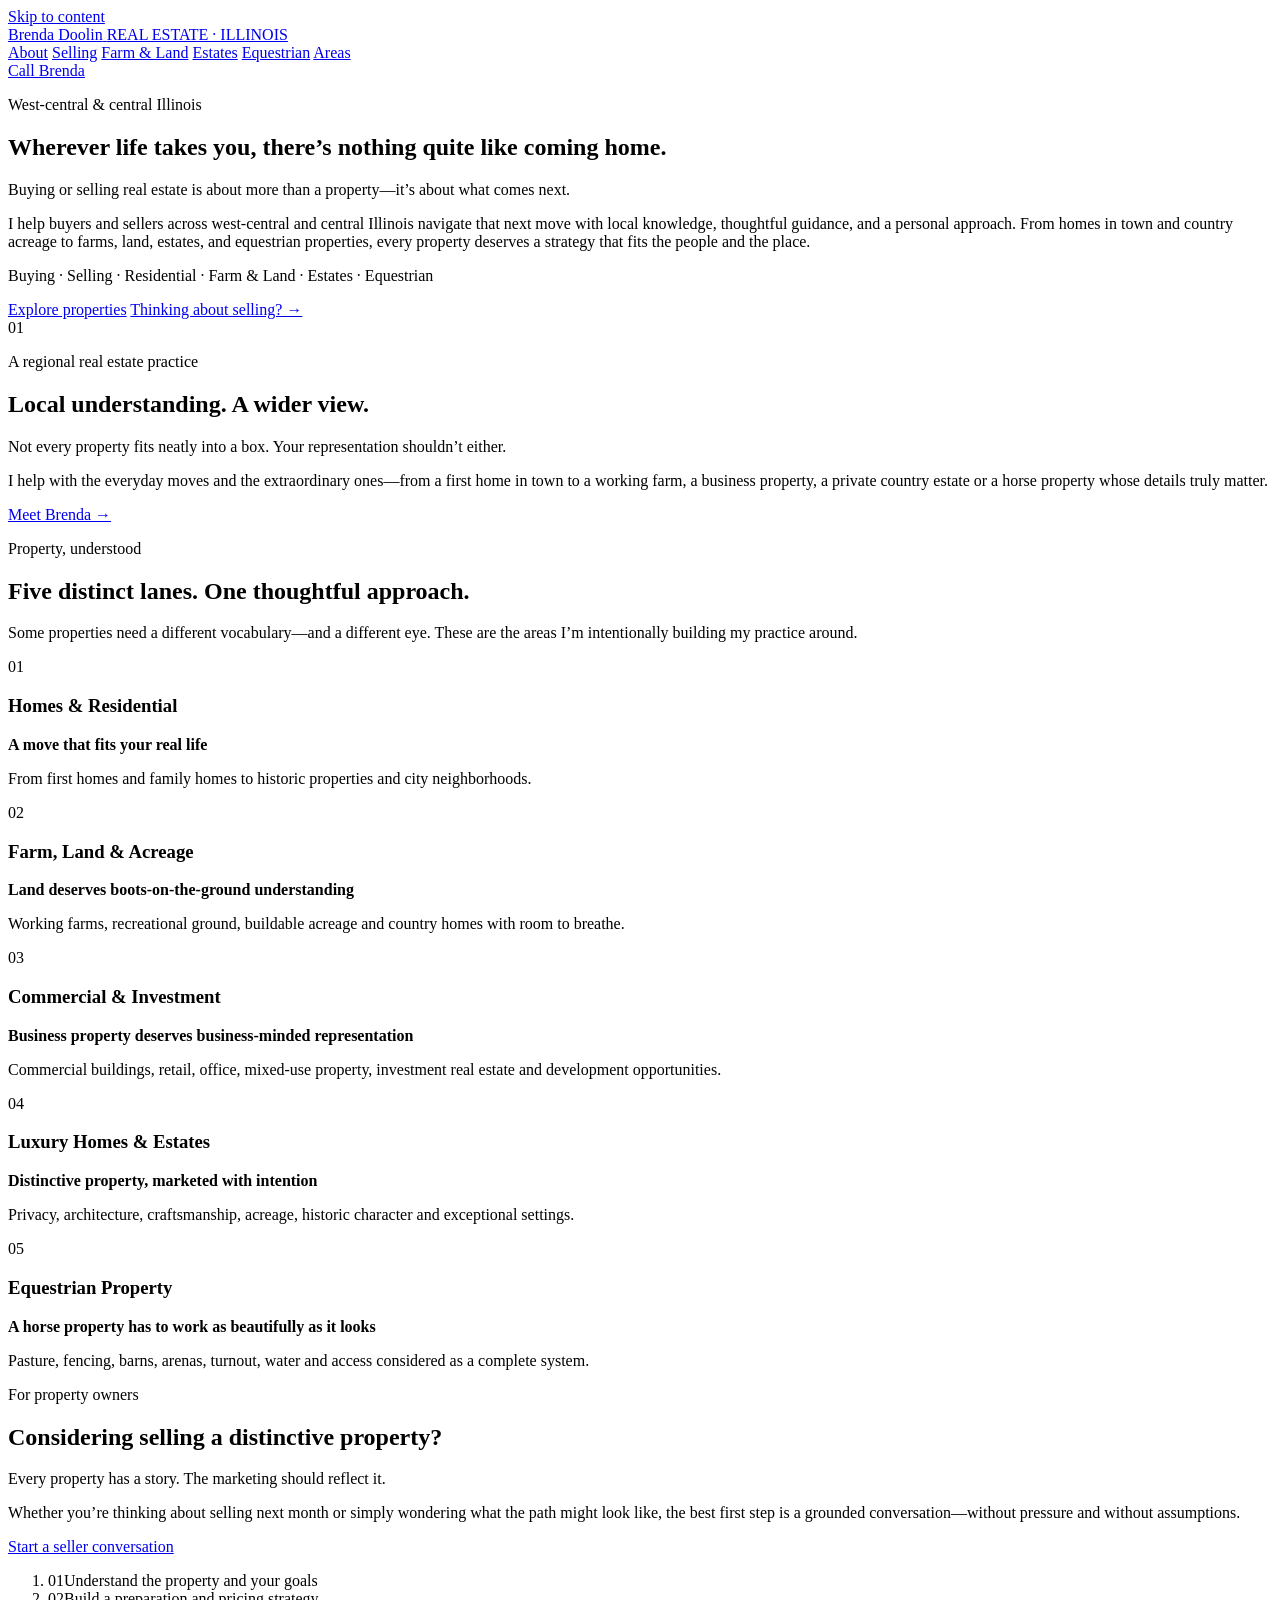
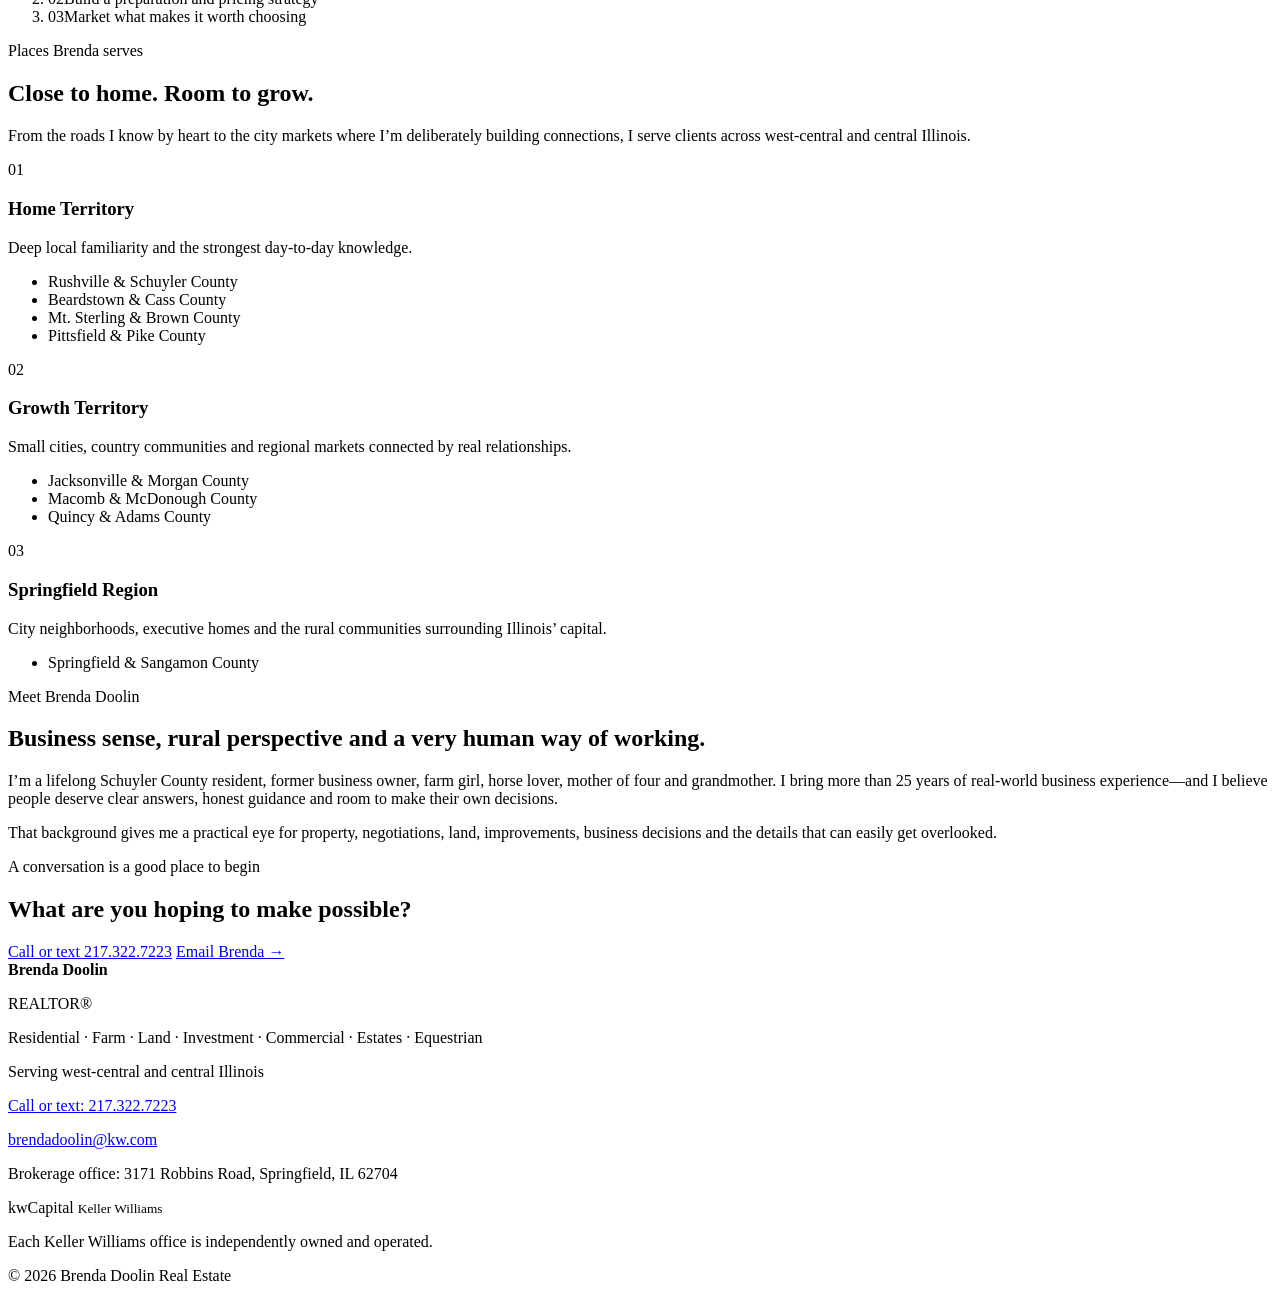
==== index.html @ acd21cc5 "Add initial real estate website with Google Analytics" ====
<!doctype html>
<html lang="en">
<head>
  <!-- Google tag (gtag.js) -->
  <script async src="https://www.googletagmanager.com/gtag/js?id=G-TXQP8VGQQF"></script>
  <script>
    window.dataLayer = window.dataLayer || [];
    function gtag(){dataLayer.push(arguments);}
    gtag('js', new Date());
    gtag('config', 'G-TXQP8VGQQF');
  </script>

  <meta charset="utf-8">
  <meta name="viewport" content="width=device-width, initial-scale=1">
  <title>Brenda Doolin REALTOR® | West-Central & Central Illinois Real Estate</title>
  <meta name="description" content="Brenda Doolin, REALTOR® with kwCapital Keller Williams, serving buyers and sellers across west-central and central Illinois. Residential, farm, land, investment, commercial, estates and equestrian property.">
  <meta name="robots" content="index,follow">
  <link rel="canonical" href="https://brendadoolinrealestate.com/">
  <meta property="og:type" content="website">
  <meta property="og:title" content="Brenda Doolin Real Estate">
  <meta property="og:description" content="Real estate across west-central and central Illinois — from homes and farms to land, investment, commercial, estates and equestrian property.">
  <meta property="og:url" content="https://brendadoolinrealestate.com/">
  <meta name="theme-color" content="#f5f0e7">
  <link rel="stylesheet" href="styles.css">

  <script type="application/ld+json">
  {
    "@context":"https://schema.org",
    "@type":"RealEstateAgent",
    "name":"Brenda Doolin",
    "url":"https://brendadoolinrealestate.com/",
    "telephone":"+1-217-322-7223",
    "email":"brendadoolin@kw.com",
    "areaServed":["Schuyler County, Illinois","Cass County, Illinois","Brown County, Illinois","Pike County, Illinois","Morgan County, Illinois","McDonough County, Illinois","Adams County, Illinois","Sangamon County, Illinois"],
    "address":{
      "@type":"PostalAddress",
      "streetAddress":"3171 Robbins Road",
      "addressLocality":"Springfield",
      "addressRegion":"IL",
      "postalCode":"62704",
      "addressCountry":"US"
    },
    "memberOf":{
      "@type":"Organization",
      "name":"kwCapital Keller Williams"
    }
  }
  </script>
</head>
<body>
  <a class="skip-link" href="#main">Skip to content</a>

  <header class="site-header">
    <div class="wrap header-inner">
      <a class="brand" href="#top" aria-label="Brenda Doolin Real Estate home">
        <span class="brand-name">Brenda Doolin</span>
        <span class="brand-sub">REAL ESTATE · ILLINOIS</span>
      </a>
      <nav class="nav" aria-label="Primary navigation">
        <a href="#about">About</a>
        <a href="#selling">Selling</a>
        <a href="#farm-land">Farm & Land</a>
        <a href="#estates">Estates</a>
        <a href="#equestrian">Equestrian</a>
        <a href="#areas">Areas</a>
      </nav>
      <a class="button button-small" href="tel:+12173227223">Call Brenda</a>
    </div>
  </header>

  <main id="main">
    <section class="hero" id="top">
      <div class="wrap hero-grid">
        <div class="hero-copy">
          <p class="eyebrow">West-central & central Illinois</p>
          <h1>Wherever life takes you, there’s nothing quite like coming home.</h1>
          <p class="lede">Buying or selling real estate is about more than a property—it’s about what comes next.</p>
          <p>I help buyers and sellers across west-central and central Illinois navigate that next move with local knowledge, thoughtful guidance, and a personal approach. From homes in town and country acreage to farms, land, estates, and equestrian properties, every property deserves a strategy that fits the people and the place.</p>
          <p class="service-line">Buying · Selling · Residential · Farm & Land · Estates · Equestrian</p>
          <div class="hero-actions">
            <a class="button" href="#properties">Explore properties</a>
            <a class="text-link" href="#selling">Thinking about selling? →</a>
          </div>
        </div>
        <aside class="hero-panel" aria-label="Real estate specialties">
          <div class="panel-number">01</div>
          <p class="eyebrow">A regional real estate practice</p>
          <h2>Local understanding. A wider view.</h2>
          <p>Not every property fits neatly into a box. Your representation shouldn’t either.</p>
          <p>I help with the everyday moves and the extraordinary ones—from a first home in town to a working farm, a business property, a private country estate or a horse property whose details truly matter.</p>
          <a class="text-link" href="#about">Meet Brenda →</a>
        </aside>
      </div>
    </section>

    <section class="section" id="properties">
      <div class="wrap">
        <p class="eyebrow">Property, understood</p>
        <div class="section-heading">
          <h2>Five distinct lanes. One thoughtful approach.</h2>
          <p>Some properties need a different vocabulary—and a different eye. These are the areas I’m intentionally building my practice around.</p>
        </div>

        <div class="cards">
          <article class="card">
            <span>01</span>
            <h3>Homes & Residential</h3>
            <strong>A move that fits your real life</strong>
            <p>From first homes and family homes to historic properties and city neighborhoods.</p>
          </article>
          <article class="card" id="farm-land">
            <span>02</span>
            <h3>Farm, Land & Acreage</h3>
            <strong>Land deserves boots-on-the-ground understanding</strong>
            <p>Working farms, recreational ground, buildable acreage and country homes with room to breathe.</p>
          </article>
          <article class="card">
            <span>03</span>
            <h3>Commercial & Investment</h3>
            <strong>Business property deserves business-minded representation</strong>
            <p>Commercial buildings, retail, office, mixed-use property, investment real estate and development opportunities.</p>
          </article>
          <article class="card" id="estates">
            <span>04</span>
            <h3>Luxury Homes & Estates</h3>
            <strong>Distinctive property, marketed with intention</strong>
            <p>Privacy, architecture, craftsmanship, acreage, historic character and exceptional settings.</p>
          </article>
          <article class="card" id="equestrian">
            <span>05</span>
            <h3>Equestrian Property</h3>
            <strong>A horse property has to work as beautifully as it looks</strong>
            <p>Pasture, fencing, barns, arenas, turnout, water and access considered as a complete system.</p>
          </article>
        </div>
      </div>
    </section>

    <section class="section section-dark" id="selling">
      <div class="wrap two-col">
        <div>
          <p class="eyebrow">For property owners</p>
          <h2>Considering selling a distinctive property?</h2>
          <p class="lede">Every property has a story. The marketing should reflect it.</p>
          <p>Whether you’re thinking about selling next month or simply wondering what the path might look like, the best first step is a grounded conversation—without pressure and without assumptions.</p>
          <a class="button button-light" href="mailto:brendadoolin@kw.com?subject=Seller%20Conversation">Start a seller conversation</a>
        </div>
        <ol class="steps">
          <li><span>01</span>Understand the property and your goals</li>
          <li><span>02</span>Build a preparation and pricing strategy</li>
          <li><span>03</span>Market what makes it worth choosing</li>
        </ol>
      </div>
    </section>

    <section class="section" id="areas">
      <div class="wrap">
        <p class="eyebrow">Places Brenda serves</p>
        <div class="section-heading">
          <h2>Close to home. Room to grow.</h2>
          <p>From the roads I know by heart to the city markets where I’m deliberately building connections, I serve clients across west-central and central Illinois.</p>
        </div>

        <div class="areas-grid">
          <div class="area-block">
            <span>01</span>
            <h3>Home Territory</h3>
            <p>Deep local familiarity and the strongest day-to-day knowledge.</p>
            <ul>
              <li>Rushville & Schuyler County</li>
              <li>Beardstown & Cass County</li>
              <li>Mt. Sterling & Brown County</li>
              <li>Pittsfield & Pike County</li>
            </ul>
          </div>
          <div class="area-block">
            <span>02</span>
            <h3>Growth Territory</h3>
            <p>Small cities, country communities and regional markets connected by real relationships.</p>
            <ul>
              <li>Jacksonville & Morgan County</li>
              <li>Macomb & McDonough County</li>
              <li>Quincy & Adams County</li>
            </ul>
          </div>
          <div class="area-block">
            <span>03</span>
            <h3>Springfield Region</h3>
            <p>City neighborhoods, executive homes and the rural communities surrounding Illinois’ capital.</p>
            <ul>
              <li>Springfield & Sangamon County</li>
            </ul>
          </div>
        </div>
      </div>
    </section>

    <section class="section about" id="about">
      <div class="wrap two-col">
        <div>
          <p class="eyebrow">Meet Brenda Doolin</p>
          <h2>Business sense, rural perspective and a very human way of working.</h2>
        </div>
        <div>
          <p>I’m a lifelong Schuyler County resident, former business owner, farm girl, horse lover, mother of four and grandmother. I bring more than 25 years of real-world business experience—and I believe people deserve clear answers, honest guidance and room to make their own decisions.</p>
          <p>That background gives me a practical eye for property, negotiations, land, improvements, business decisions and the details that can easily get overlooked.</p>
        </div>
      </div>
    </section>

    <section class="contact-section">
      <div class="wrap contact-box">
        <div>
          <p class="eyebrow">A conversation is a good place to begin</p>
          <h2>What are you hoping to make possible?</h2>
        </div>
        <div class="contact-actions">
          <a class="button" href="tel:+12173227223">Call or text 217.322.7223</a>
          <a class="text-link" href="mailto:brendadoolin@kw.com">Email Brenda →</a>
        </div>
      </div>
    </section>
  </main>

  <footer class="site-footer">
    <div class="wrap footer-grid">
      <div>
        <strong class="footer-name">Brenda Doolin</strong>
        <p>REALTOR®</p>
        <p>Residential · Farm · Land · Investment · Commercial · Estates · Equestrian</p>
        <p>Serving west-central and central Illinois</p>
      </div>
      <div>
        <p><a href="tel:+12173227223">Call or text: 217.322.7223</a></p>
        <p><a href="mailto:brendadoolin@kw.com">brendadoolin@kw.com</a></p>
        <p>Brokerage office: 3171 Robbins Road, Springfield, IL 62704</p>
      </div>
      <div class="brokerage">
        <span class="kw">kw</span><span class="capital">Capital</span>
        <small>Keller Williams</small>
        <p>Each Keller Williams office is independently owned and operated.</p>
      </div>
    </div>
    <div class="wrap copyright">© 2026 Brenda Doolin Real Estate</div>
  </footer>
</body>
</html>
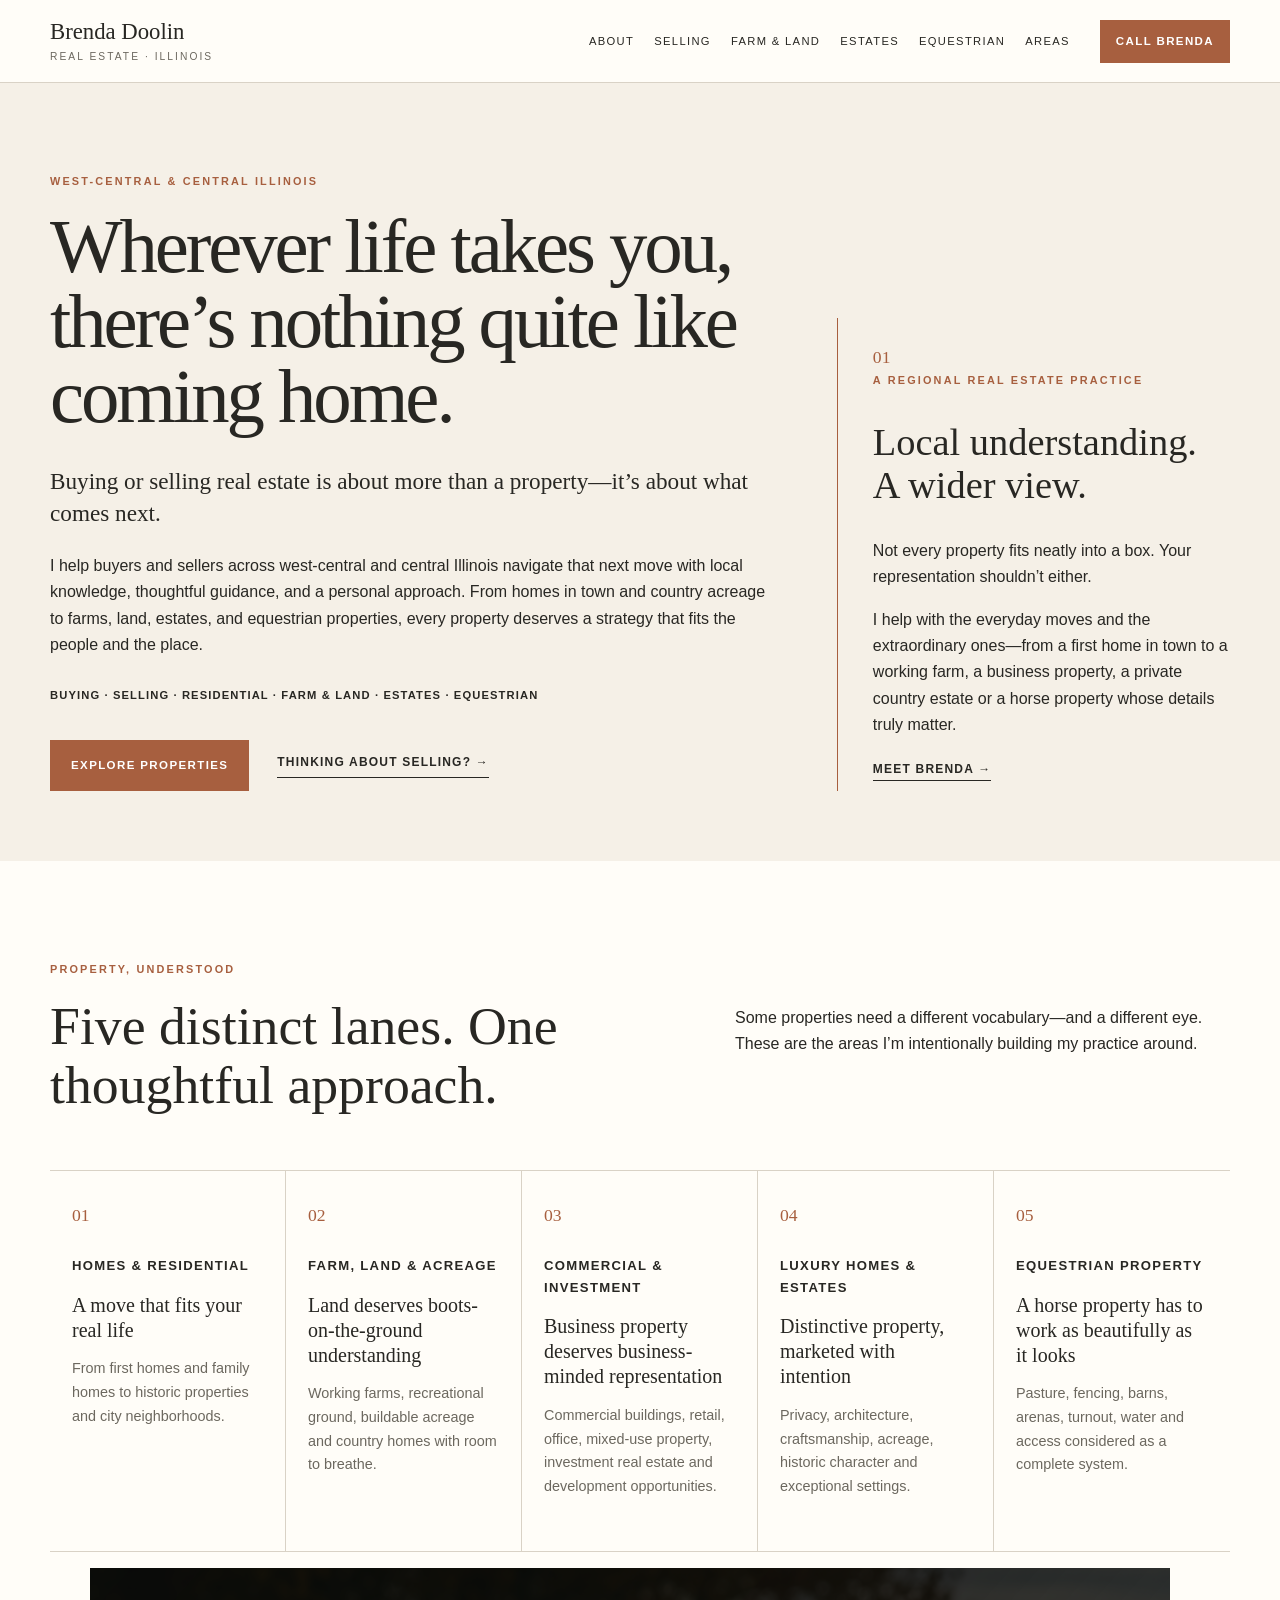
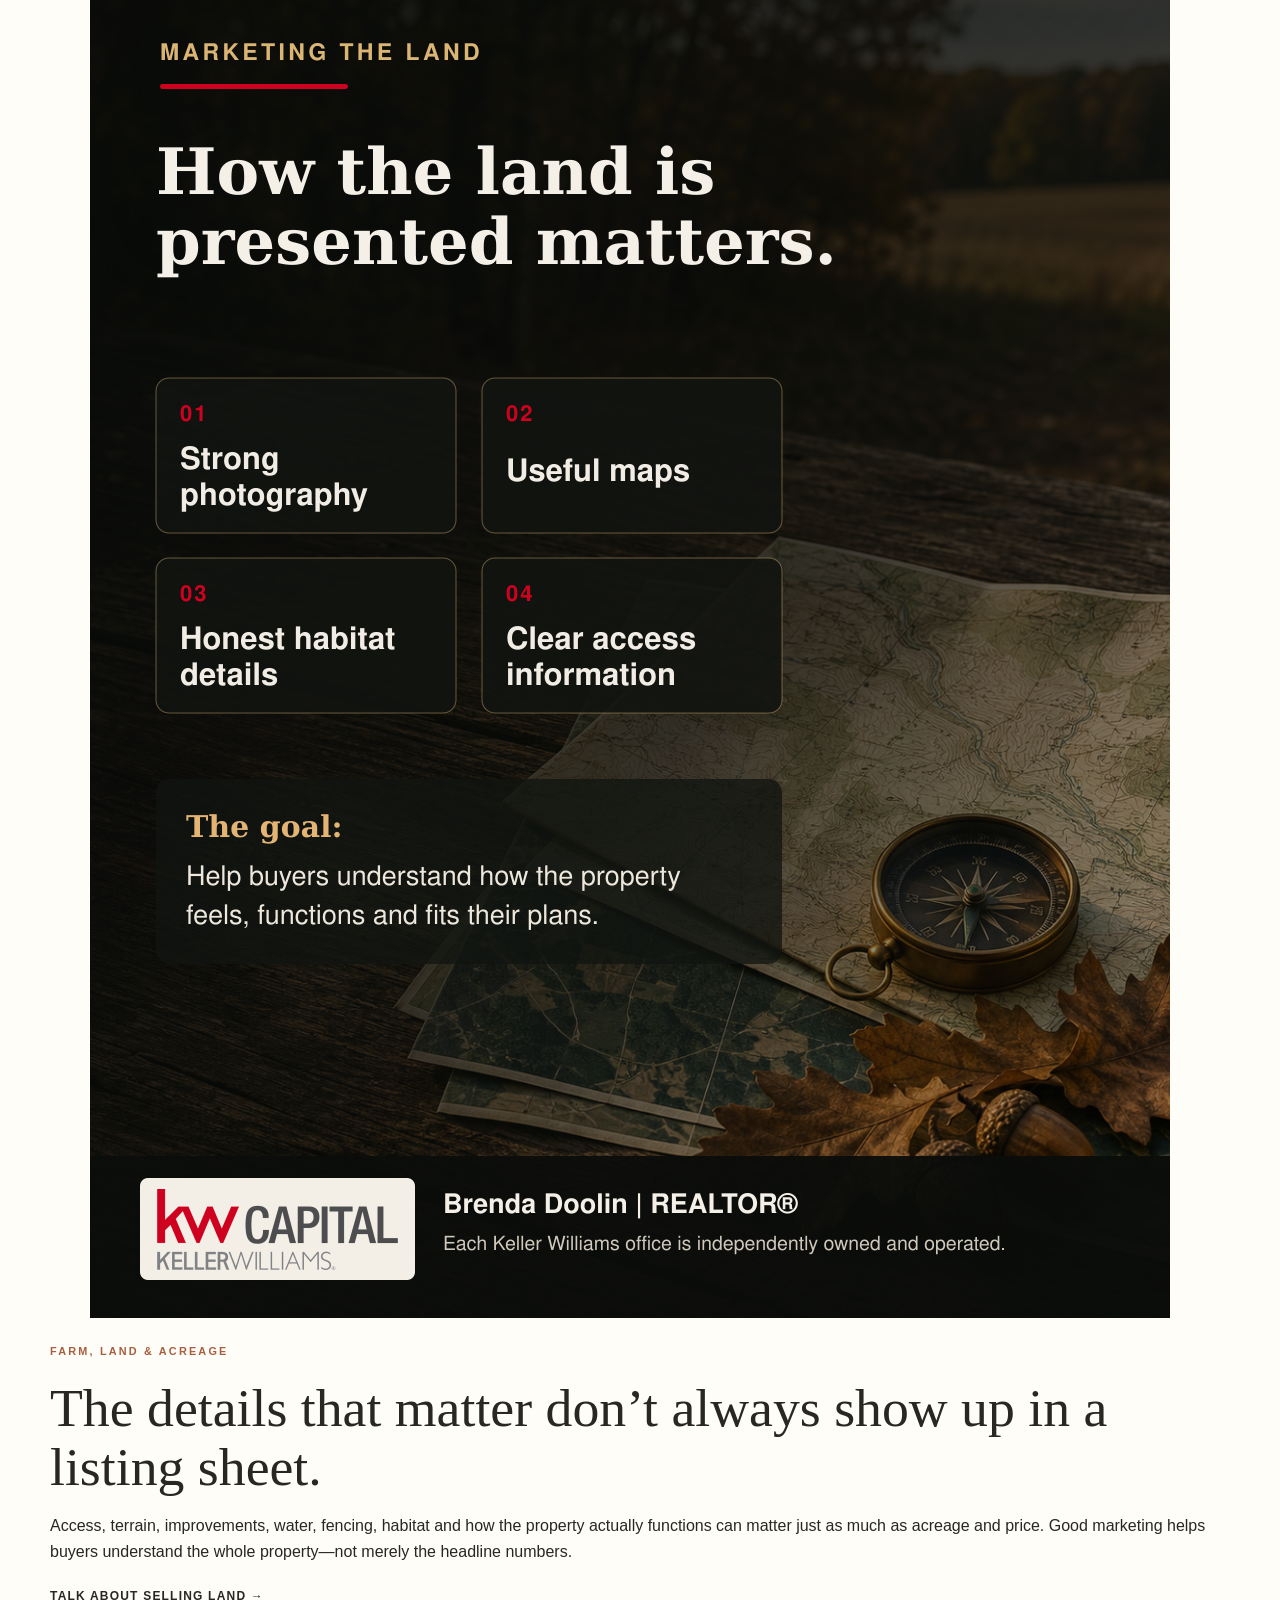
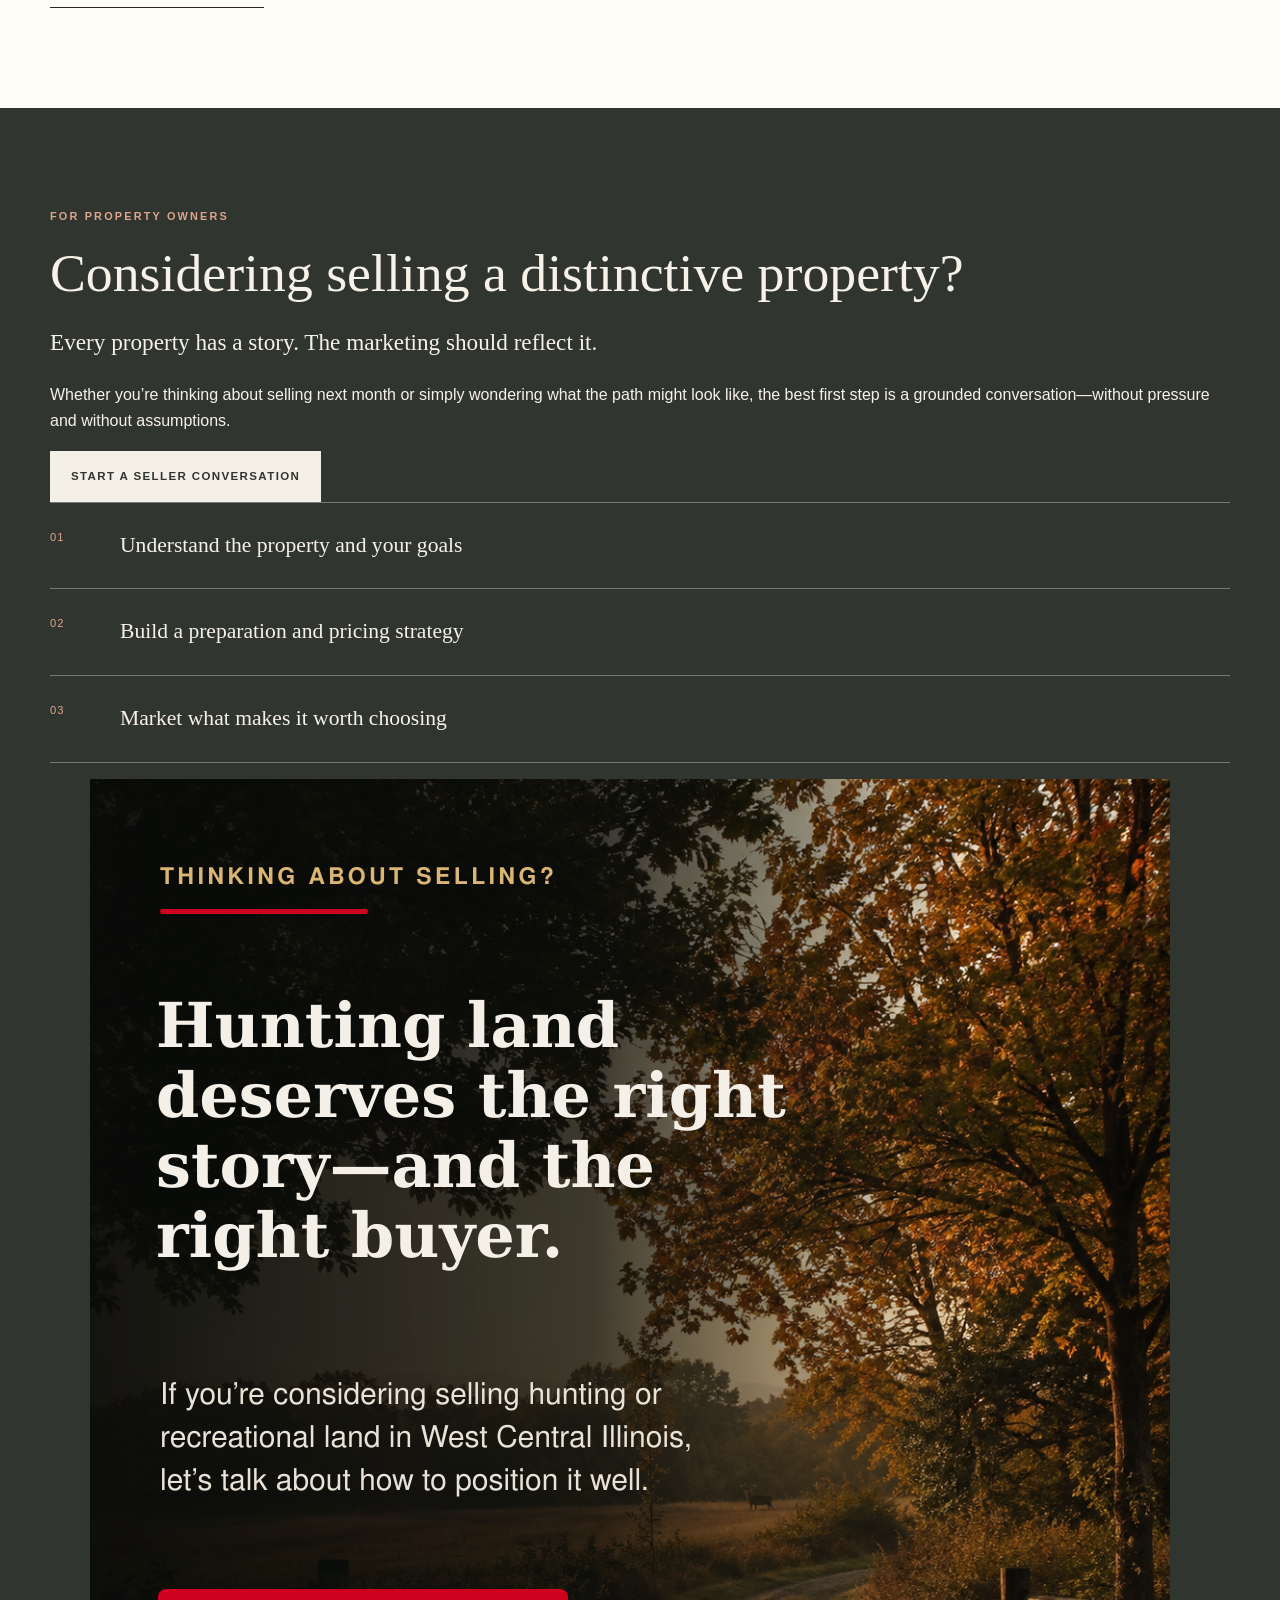
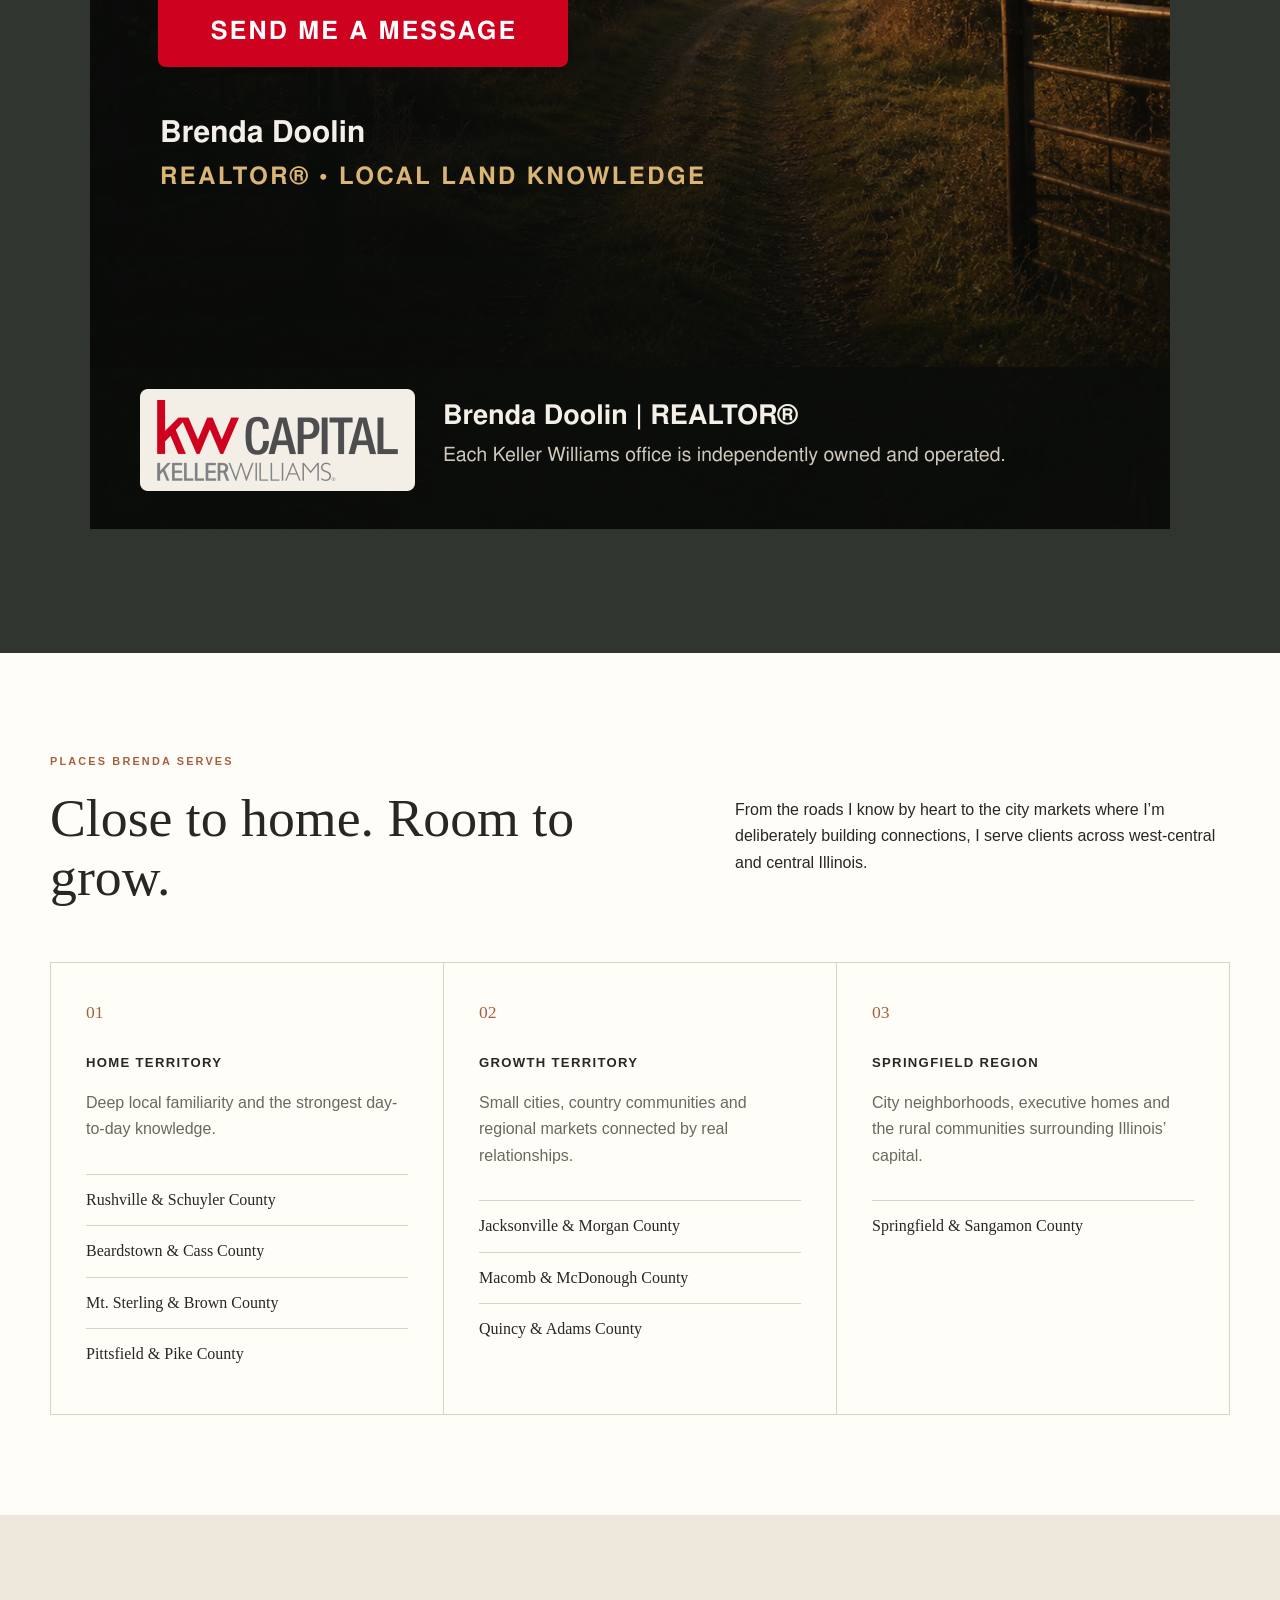
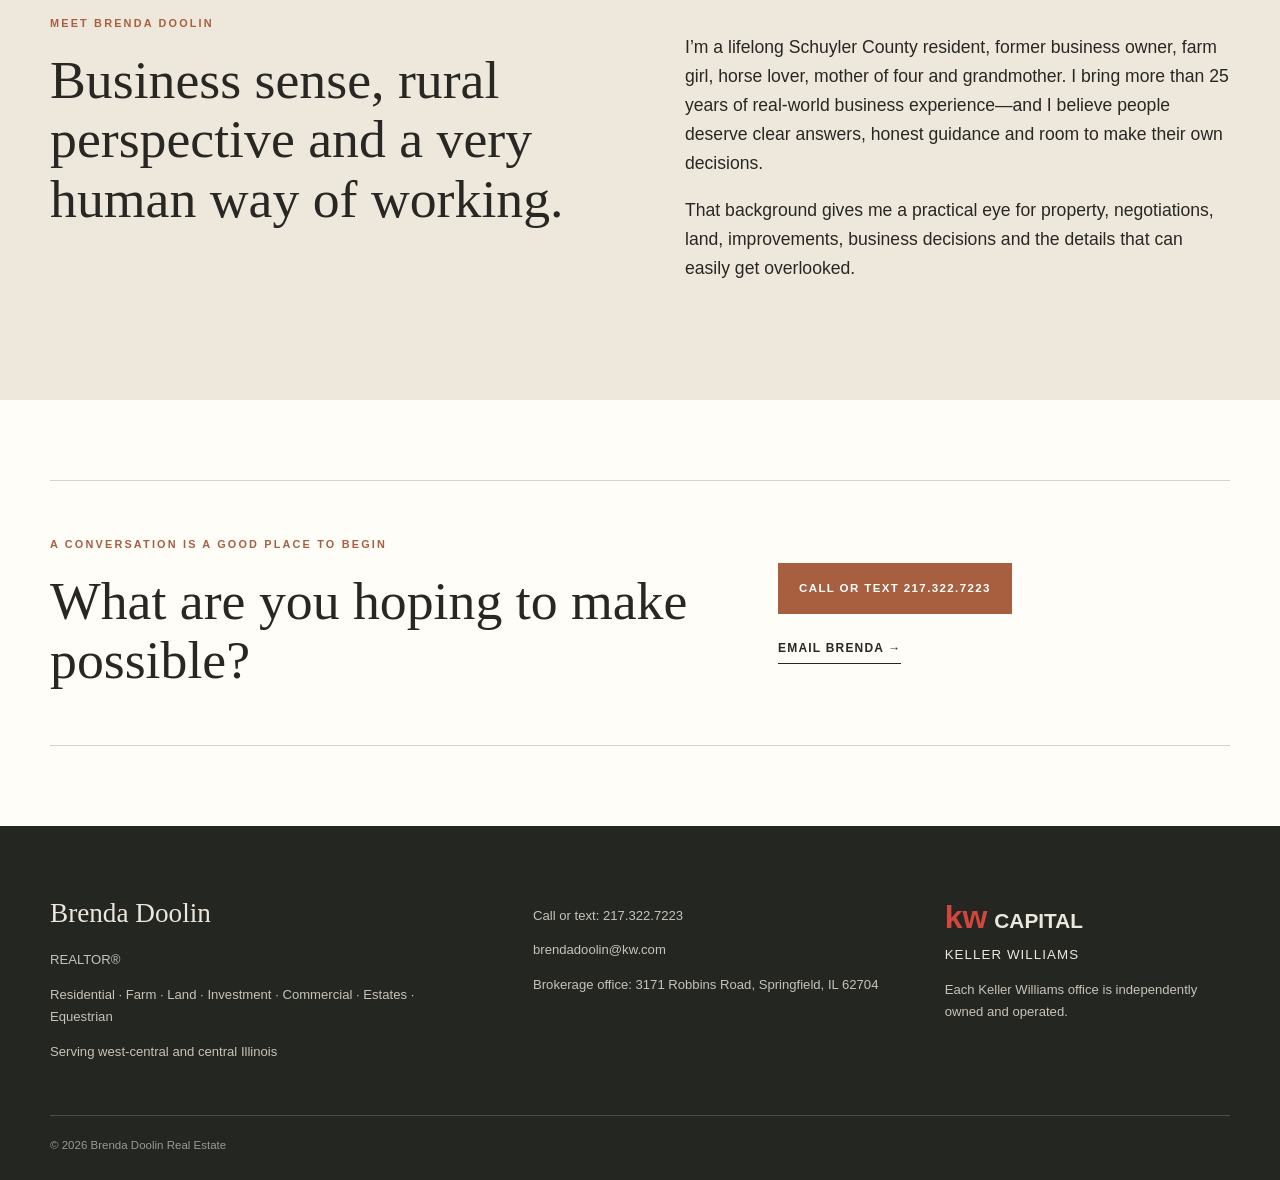
==== commit 95632459: "Restore recovered website visuals" ====
--- a/index.html
+++ b/index.html
@@ -20,6 +20,7 @@
   <meta property="og:title" content="Brenda Doolin Real Estate">
   <meta property="og:description" content="Real estate across west-central and central Illinois — from homes and farms to land, investment, commercial, estates and equestrian property.">
   <meta property="og:url" content="https://brendadoolinrealestate.com/">
+  <meta property="og:image" content="https://brendadoolinrealestate.com/seller-land-cta.png">
   <meta name="theme-color" content="#f5f0e7">
   <link rel="stylesheet" href="styles.css">
 
@@ -133,23 +134,38 @@
             <p>Pasture, fencing, barns, arenas, turnout, water and access considered as a complete system.</p>
           </article>
         </div>
+
+        <div class="land-feature">
+          <figure class="land-feature-image">
+            <img src="marketing-the-land.png" alt="Marketing land thoughtfully with strong photography, useful maps, honest habitat details and clear access information" loading="lazy">
+          </figure>
+          <div class="land-feature-copy">
+            <p class="eyebrow">Farm, land & acreage</p>
+            <h2>The details that matter don’t always show up in a listing sheet.</h2>
+            <p>Access, terrain, improvements, water, fencing, habitat and how the property actually functions can matter just as much as acreage and price. Good marketing helps buyers understand the whole property—not merely the headline numbers.</p>
+            <a class="text-link" href="#selling">Talk about selling land →</a>
+          </div>
+        </div>
       </div>
     </section>
 
     <section class="section section-dark" id="selling">
-      <div class="wrap two-col">
-        <div>
+      <div class="wrap selling-grid">
+        <div class="selling-copy">
           <p class="eyebrow">For property owners</p>
           <h2>Considering selling a distinctive property?</h2>
           <p class="lede">Every property has a story. The marketing should reflect it.</p>
           <p>Whether you’re thinking about selling next month or simply wondering what the path might look like, the best first step is a grounded conversation—without pressure and without assumptions.</p>
           <a class="button button-light" href="mailto:brendadoolin@kw.com?subject=Seller%20Conversation">Start a seller conversation</a>
-        </div>
-        <ol class="steps">
-          <li><span>01</span>Understand the property and your goals</li>
-          <li><span>02</span>Build a preparation and pricing strategy</li>
-          <li><span>03</span>Market what makes it worth choosing</li>
-        </ol>
+          <ol class="steps">
+            <li><span>01</span>Understand the property and your goals</li>
+            <li><span>02</span>Build a preparation and pricing strategy</li>
+            <li><span>03</span>Market what makes it worth choosing</li>
+          </ol>
+        </div>
+        <figure class="seller-visual">
+          <img src="seller-land-cta.png" alt="West-central Illinois rural property marketing scene" loading="lazy">
+        </figure>
       </div>
     </section>
 
--- a/styles.css
+++ b/styles.css
@@ -0,0 +1 @@
+:root{--ink:#282723;--muted:#6c685f;--cream:#f5f0e7;--paper:#fffdf8;--olive:#626957;--rust:#a75f3f;--line:#d9d2c6;--dark:#31352f;--max:1180px}*{box-sizing:border-box}html{scroll-behavior:smooth}body{margin:0;color:var(--ink);background:var(--paper);font-family:Arial,Helvetica,sans-serif;line-height:1.65}a{color:inherit}.wrap{width:min(var(--max),calc(100% - 40px));margin:auto}.skip-link{position:absolute;left:-9999px}.skip-link:focus{left:20px;top:20px;background:#fff;padding:10px;z-index:100}.site-header{position:sticky;top:0;z-index:20;background:rgba(255,253,248,.95);backdrop-filter:blur(12px);border-bottom:1px solid var(--line)}.header-inner{min-height:82px;display:flex;align-items:center;gap:30px}.brand{text-decoration:none;display:flex;flex-direction:column;line-height:1.1;margin-right:auto}.brand-name{font-family:Georgia,'Times New Roman',serif;font-size:1.42rem}.brand-sub{font-size:.64rem;letter-spacing:.2em;margin-top:7px;color:var(--muted)}.nav{display:flex;gap:20px}.nav a{text-decoration:none;text-transform:uppercase;font-size:.7rem;letter-spacing:.12em}.button{display:inline-block;text-decoration:none;text-transform:uppercase;letter-spacing:.12em;font-weight:700;font-size:.72rem;background:var(--rust);color:#fff;padding:15px 20px;border:1px solid var(--rust)}.button-small{padding:11px 15px}.button-light{background:var(--cream);border-color:var(--cream);color:var(--dark)}.text-link{text-transform:uppercase;letter-spacing:.1em;font-size:.75rem;font-weight:700;text-decoration:none;border-bottom:1px solid currentColor;padding-bottom:4px}.hero{background:var(--cream);padding:90px 0 70px}.hero-grid{display:grid;grid-template-columns:1.55fr .85fr;gap:70px;align-items:end}.hero-copy{max-width:780px}.eyebrow{text-transform:uppercase;letter-spacing:.2em;font-size:.68rem;font-weight:700;color:var(--rust);margin:0 0 18px}.hero h1{font-family:Georgia,'Times New Roman',serif;font-size:clamp(3rem,6vw,6.4rem);line-height:.98;letter-spacing:-.04em;font-weight:400;margin:0 0 30px}.lede{font-family:Georgia,'Times New Roman',serif;font-size:1.45rem;line-height:1.4}.service-line{text-transform:uppercase;letter-spacing:.1em;font-size:.7rem;font-weight:700;margin-top:28px}.hero-actions{display:flex;align-items:center;gap:28px;margin-top:35px}.hero-panel{border-left:1px solid var(--rust);padding:25px 0 10px 35px}.panel-number,.card>span,.area-block>span{font-family:Georgia,serif;color:var(--rust);font-size:1.1rem}.hero-panel h2,.section h2,.contact-section h2{font-family:Georgia,'Times New Roman',serif;font-weight:400;line-height:1.1}.hero-panel h2{font-size:2.4rem}.section{padding:100px 0}.section-heading{display:grid;grid-template-columns:1.1fr .9fr;gap:80px;margin-bottom:55px}.section-heading h2,.section h2,.contact-section h2{font-size:clamp(2.4rem,4.2vw,4.6rem);margin:0}.section-heading p{max-width:520px;margin:8px 0 0}.cards{display:grid;grid-template-columns:repeat(5,1fr);border-top:1px solid var(--line);border-bottom:1px solid var(--line)}.card{padding:30px 22px 38px;border-right:1px solid var(--line);min-height:330px}.card:last-child{border-right:0}.card h3,.area-block h3{text-transform:uppercase;letter-spacing:.1em;font-size:.82rem;margin:25px 0 16px}.card strong{font-family:Georgia,serif;font-size:1.25rem;font-weight:400;line-height:1.25;display:block}.card p{font-size:.9rem;color:var(--muted)}.section-dark{background:var(--dark);color:#f7f2e9}.section-dark .eyebrow{color:#dca58c}.two-col{display:grid;grid-template-columns:1fr 1fr;gap:90px;align-items:start}.steps{list-style:none;margin:0;padding:0;border-top:1px solid #777}.steps li{display:grid;grid-template-columns:55px 1fr;gap:15px;padding:25px 0;border-bottom:1px solid #777;font-family:Georgia,serif;font-size:1.35rem}.steps span{font-family:Arial,sans-serif;font-size:.7rem;letter-spacing:.1em;color:#dca58c}.areas-grid{display:grid;grid-template-columns:repeat(3,1fr);gap:1px;background:var(--line);border:1px solid var(--line)}.area-block{background:var(--paper);padding:35px}.area-block p{color:var(--muted)}.area-block ul{list-style:none;padding:15px 0 0;margin:0}.area-block li{border-top:1px solid var(--line);padding:12px 0;font-family:Georgia,serif}.about{background:#eee8dc}.about h2{max-width:620px}.about .two-col>div:last-child{font-size:1.1rem}.contact-section{padding:80px 0}.contact-box{border-top:1px solid var(--line);border-bottom:1px solid var(--line);padding:55px 0;display:grid;grid-template-columns:1.2fr .8fr;gap:50px;align-items:center}.contact-actions{display:flex;flex-direction:column;align-items:flex-start;gap:25px}.site-footer{background:#242621;color:#ece7dc;padding:65px 0 25px}.footer-grid{display:grid;grid-template-columns:1.2fr 1fr .8fr;gap:55px}.footer-name{font-family:Georgia,serif;font-size:1.7rem;font-weight:400}.site-footer p{font-size:.82rem;color:#c7c3b9}.site-footer a{text-decoration:none}.brokerage{display:flex;flex-wrap:wrap;align-items:baseline;align-content:flex-start}.kw{font-weight:800;font-size:2rem;color:#d1463e;margin-right:7px}.capital{text-transform:uppercase;font-weight:700;font-size:1.3rem}.brokerage small{width:100%;text-transform:uppercase;letter-spacing:.08em}.copyright{border-top:1px solid #4c4e49;margin-top:40px;padding-top:20px;font-size:.72rem;color:#999}@media(max-width:980px){.nav{display:none}.hero-grid,.section-heading,.two-col,.contact-box{grid-template-columns:1fr}.hero-grid{gap:45px}.cards{grid-template-columns:1fr 1fr}.card{border-bottom:1px solid var(--line)}.areas-grid{grid-template-columns:1fr}.footer-grid{grid-template-columns:1fr 1fr}.hero{padding-top:60px}}@media(max-width:620px){.wrap{width:min(var(--max),calc(100% - 28px))}.site-header .button-small{display:none}.header-inner{min-height:70px}.hero h1{font-size:3.3rem}.hero-actions{align-items:flex-start;flex-direction:column}.cards{grid-template-columns:1fr}.card{min-height:0;border-right:0}.section{padding:70px 0}.section-heading{gap:20px}.two-col{gap:40px}.footer-grid{grid-template-columns:1fr}.contact-actions .button{width:100%;text-align:center}}
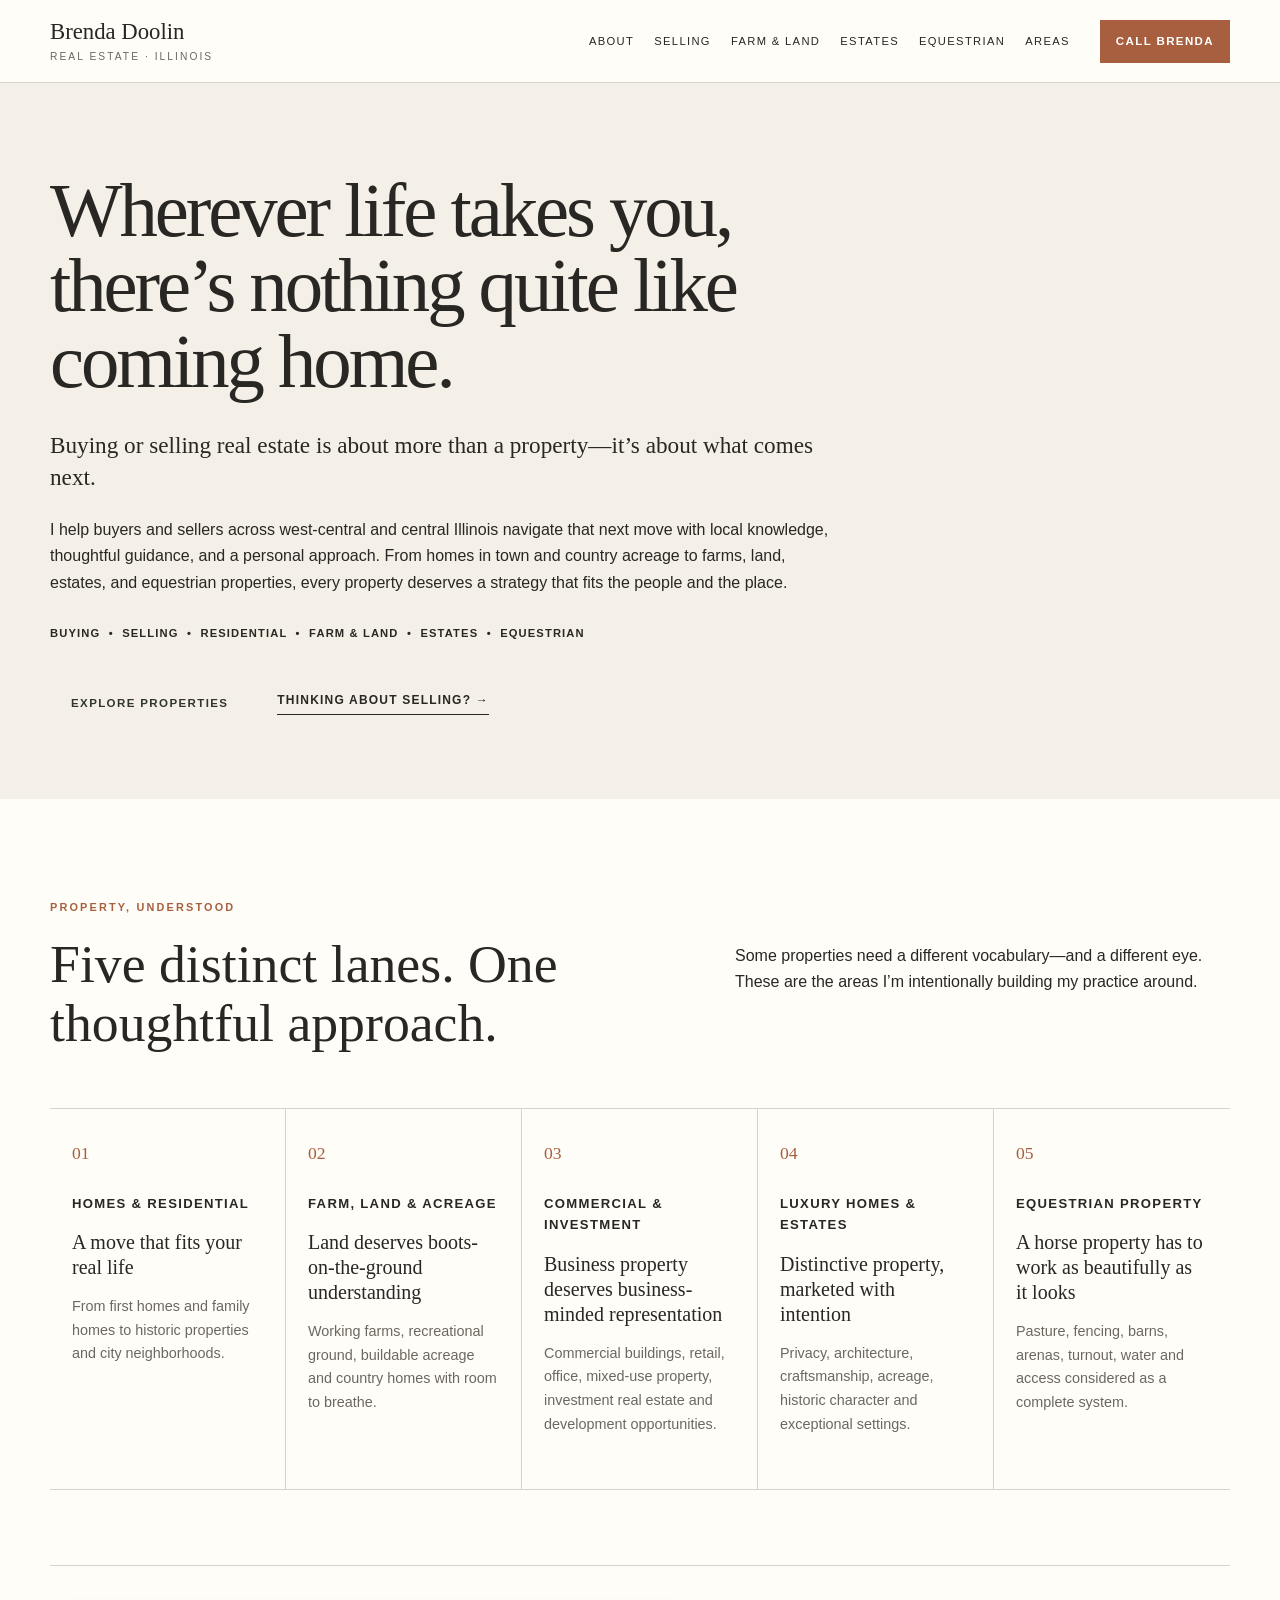
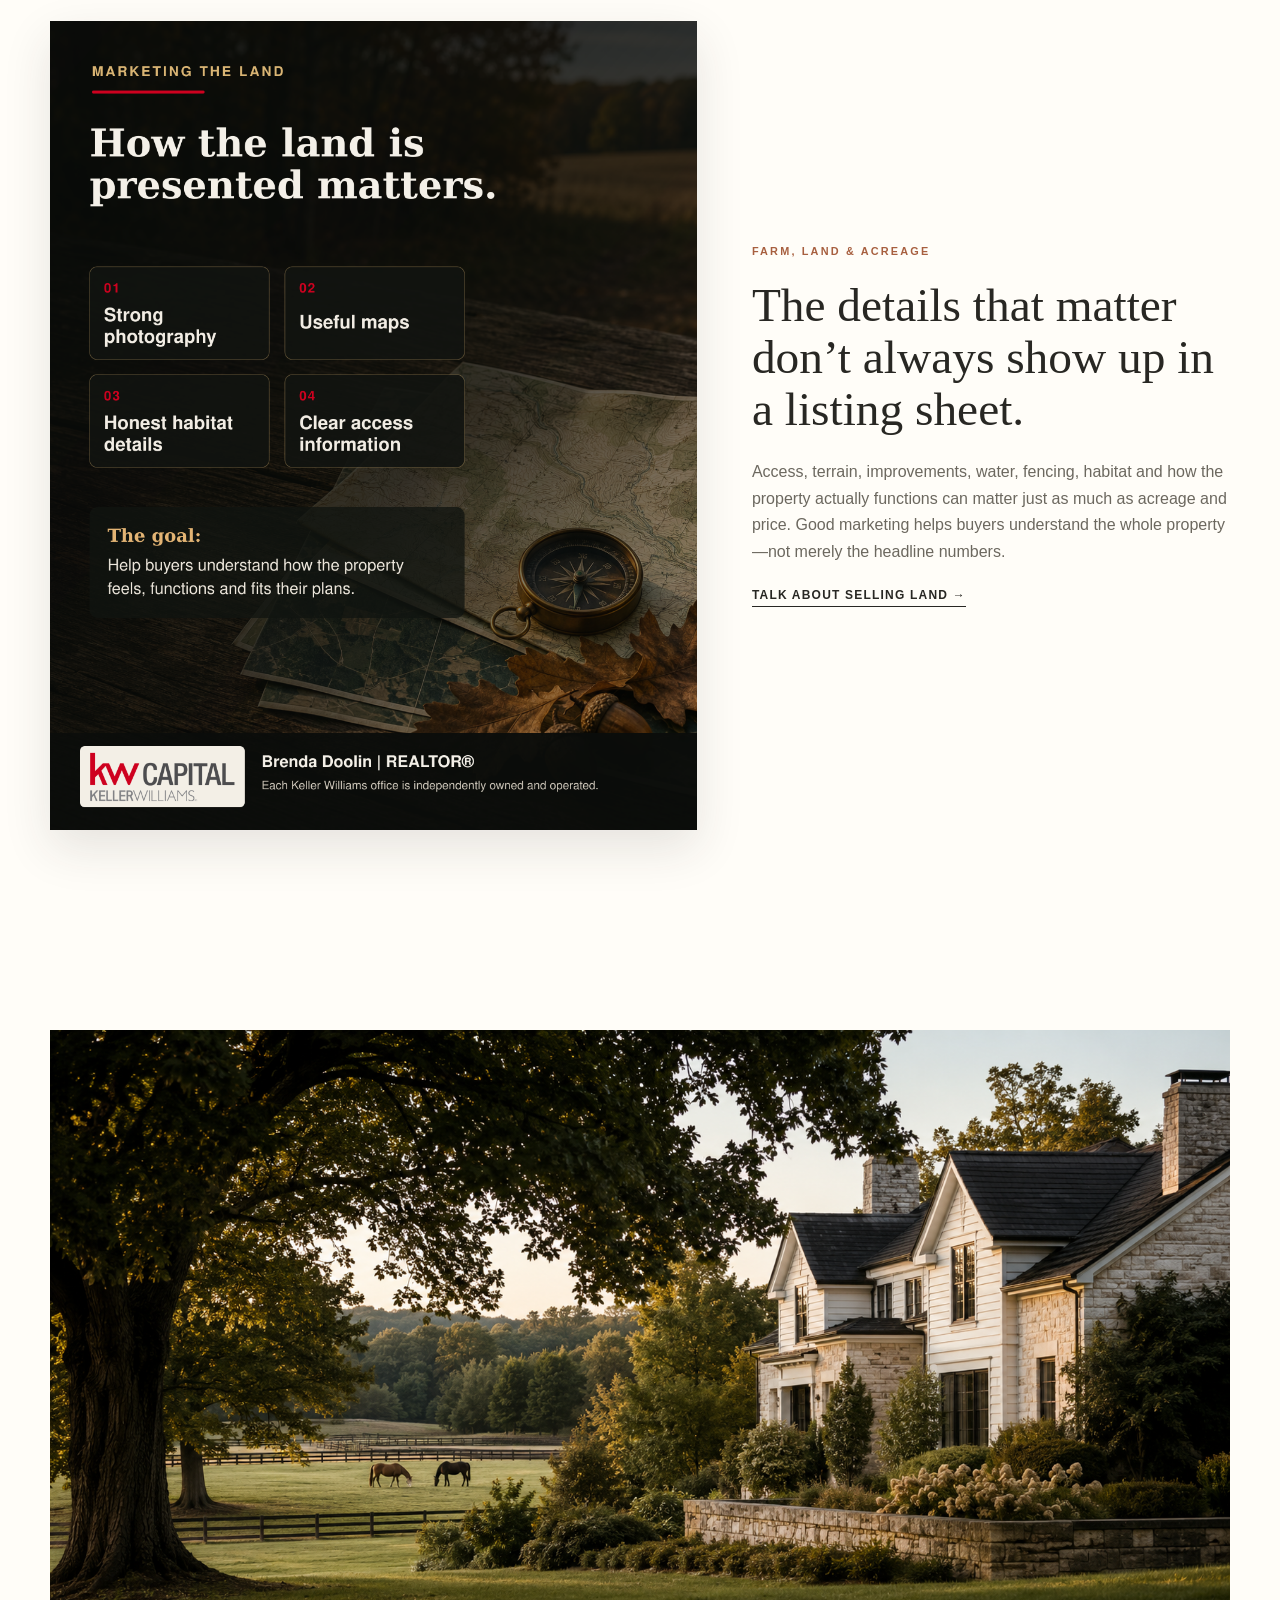
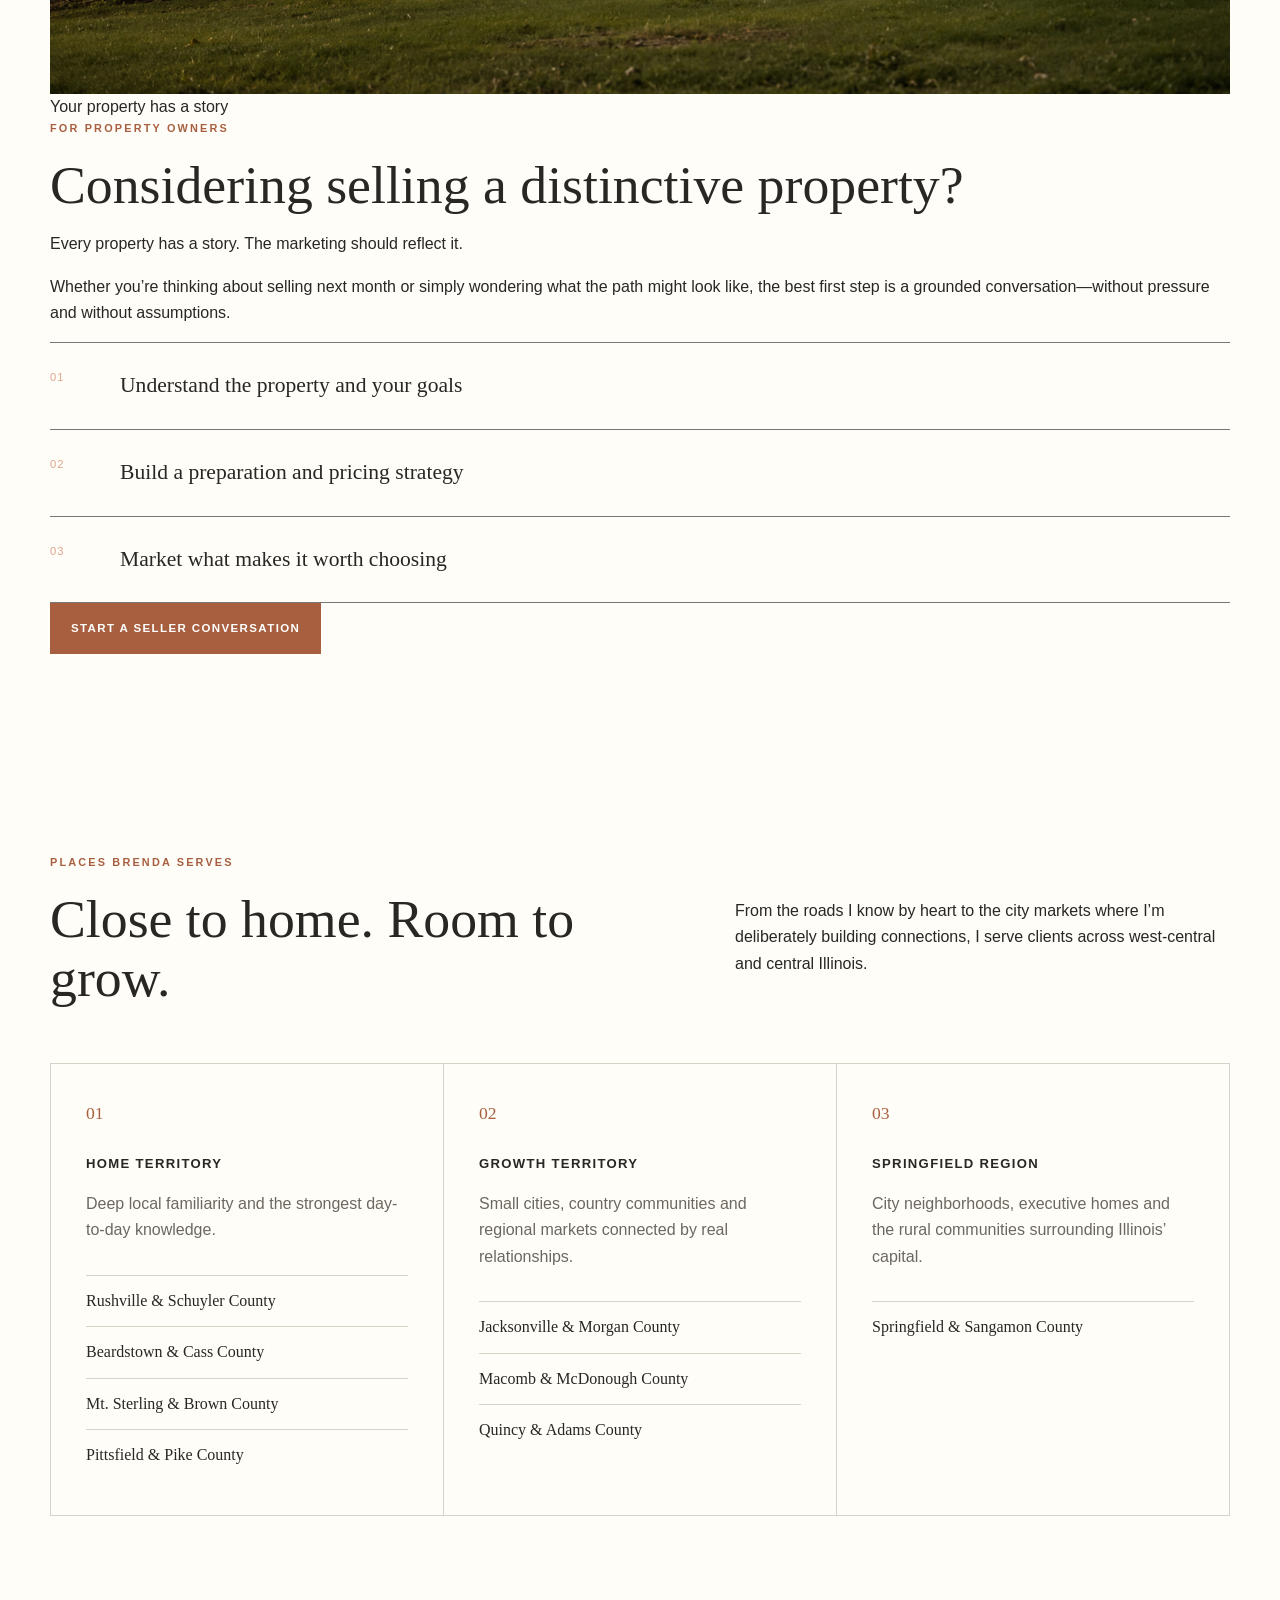
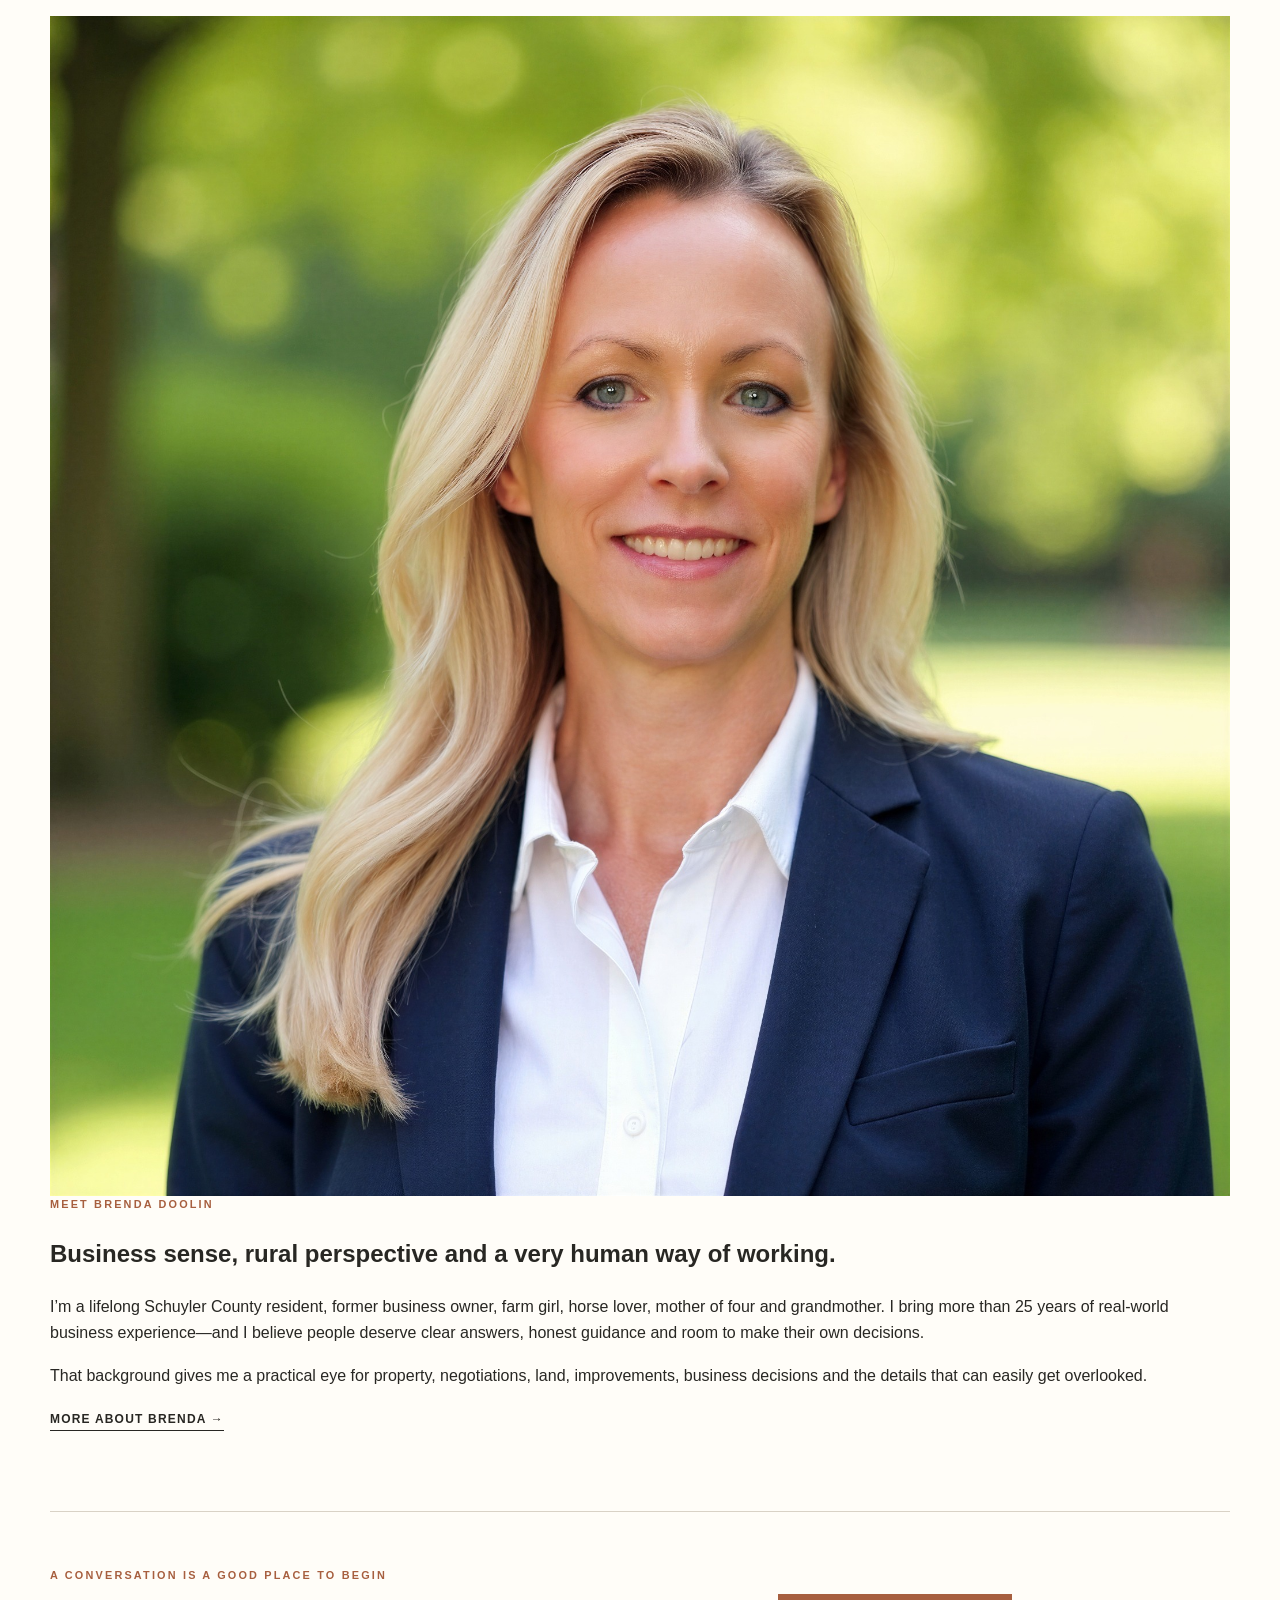
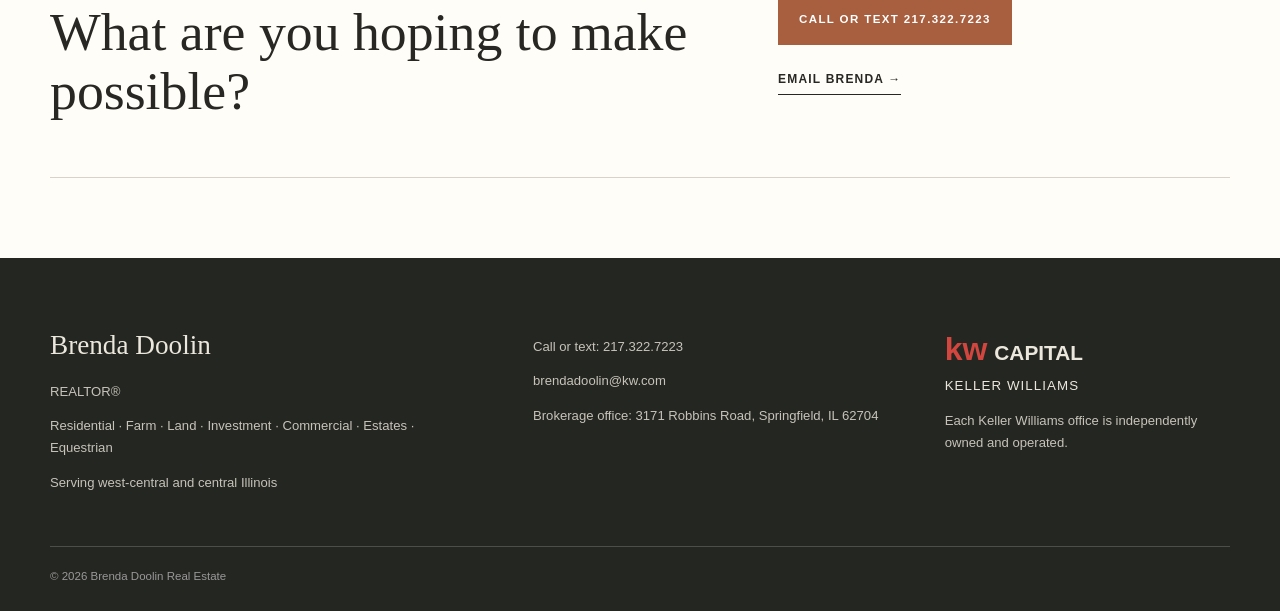
==== commit 3aa6e3a0: "Restore recovered homepage visual design" ====
--- a/index.html
+++ b/index.html
@@ -20,8 +20,8 @@
   <meta property="og:title" content="Brenda Doolin Real Estate">
   <meta property="og:description" content="Real estate across west-central and central Illinois — from homes and farms to land, investment, commercial, estates and equestrian property.">
   <meta property="og:url" content="https://brendadoolinrealestate.com/">
-  <meta property="og:image" content="https://brendadoolinrealestate.com/seller-land-cta.png">
-  <meta name="theme-color" content="#f5f0e7">
+  <meta property="og:image" content="https://brendadoolinrealestate.com/brenda-doolin-hero-estate-horses.png">
+  <meta name="theme-color" content="#f4f0e9">
   <link rel="stylesheet" href="styles.css">
 
   <script type="application/ld+json">
@@ -32,6 +32,7 @@
     "url":"https://brendadoolinrealestate.com/",
     "telephone":"+1-217-322-7223",
     "email":"brendadoolin@kw.com",
+    "image":"https://brendadoolinrealestate.com/brenda-doolin-professional-headshot.jpg",
     "areaServed":["Schuyler County, Illinois","Cass County, Illinois","Brown County, Illinois","Pike County, Illinois","Morgan County, Illinois","McDonough County, Illinois","Adams County, Illinois","Sangamon County, Illinois"],
     "address":{
       "@type":"PostalAddress",
@@ -71,26 +72,18 @@
 
   <main id="main">
     <section class="hero" id="top">
-      <div class="wrap hero-grid">
+      <div class="hero-overlay"></div>
+      <div class="wrap hero-inner">
         <div class="hero-copy">
-          <p class="eyebrow">West-central & central Illinois</p>
           <h1>Wherever life takes you, there’s nothing quite like coming home.</h1>
           <p class="lede">Buying or selling real estate is about more than a property—it’s about what comes next.</p>
           <p>I help buyers and sellers across west-central and central Illinois navigate that next move with local knowledge, thoughtful guidance, and a personal approach. From homes in town and country acreage to farms, land, estates, and equestrian properties, every property deserves a strategy that fits the people and the place.</p>
-          <p class="service-line">Buying · Selling · Residential · Farm & Land · Estates · Equestrian</p>
+          <p class="service-line">Buying &nbsp;•&nbsp; Selling &nbsp;•&nbsp; Residential &nbsp;•&nbsp; Farm & Land &nbsp;•&nbsp; Estates &nbsp;•&nbsp; Equestrian</p>
           <div class="hero-actions">
-            <a class="button" href="#properties">Explore properties</a>
-            <a class="text-link" href="#selling">Thinking about selling? →</a>
-          </div>
-        </div>
-        <aside class="hero-panel" aria-label="Real estate specialties">
-          <div class="panel-number">01</div>
-          <p class="eyebrow">A regional real estate practice</p>
-          <h2>Local understanding. A wider view.</h2>
-          <p>Not every property fits neatly into a box. Your representation shouldn’t either.</p>
-          <p>I help with the everyday moves and the extraordinary ones—from a first home in town to a working farm, a business property, a private country estate or a horse property whose details truly matter.</p>
-          <a class="text-link" href="#about">Meet Brenda →</a>
-        </aside>
+            <a class="button button-light" href="#properties">Explore properties</a>
+            <a class="text-link light-link" href="#selling">Thinking about selling? →</a>
+          </div>
+        </div>
       </div>
     </section>
 
@@ -149,23 +142,24 @@
       </div>
     </section>
 
-    <section class="section section-dark" id="selling">
-      <div class="wrap selling-grid">
-        <div class="selling-copy">
+    <section class="section seller-section" id="selling">
+      <div class="wrap seller-editorial-grid">
+        <figure class="seller-photo" aria-label="Illinois estate pasture with horses">
+          <img src="brenda-doolin-hero-estate-horses.png" alt="Pasture, fencing and horses beside an Illinois country estate" loading="lazy">
+          <figcaption>Your property has a story</figcaption>
+        </figure>
+        <div class="seller-copy">
           <p class="eyebrow">For property owners</p>
           <h2>Considering selling a distinctive property?</h2>
-          <p class="lede">Every property has a story. The marketing should reflect it.</p>
+          <p class="seller-quote">Every property has a story. The marketing should reflect it.</p>
           <p>Whether you’re thinking about selling next month or simply wondering what the path might look like, the best first step is a grounded conversation—without pressure and without assumptions.</p>
-          <a class="button button-light" href="mailto:brendadoolin@kw.com?subject=Seller%20Conversation">Start a seller conversation</a>
-          <ol class="steps">
+          <ol class="steps steps-light">
             <li><span>01</span>Understand the property and your goals</li>
             <li><span>02</span>Build a preparation and pricing strategy</li>
             <li><span>03</span>Market what makes it worth choosing</li>
           </ol>
-        </div>
-        <figure class="seller-visual">
-          <img src="seller-land-cta.png" alt="West-central Illinois rural property marketing scene" loading="lazy">
-        </figure>
+          <a class="button button-dark" href="mailto:brendadoolin@kw.com?subject=Seller%20Conversation">Start a seller conversation</a>
+        </div>
       </div>
     </section>
 
@@ -211,15 +205,17 @@
       </div>
     </section>
 
-    <section class="section about" id="about">
-      <div class="wrap two-col">
-        <div>
-          <p class="eyebrow">Meet Brenda Doolin</p>
+    <section class="about-section" id="about">
+      <div class="wrap about-grid">
+        <div class="about-photo-wrap">
+          <img class="about-photo" src="brenda-doolin-realtor-outdoors.jpg" alt="Brenda Doolin, REALTOR® with kwCapital Keller Williams" loading="lazy">
+        </div>
+        <div class="about-copy">
+          <p class="eyebrow light-eyebrow">Meet Brenda Doolin</p>
           <h2>Business sense, rural perspective and a very human way of working.</h2>
-        </div>
-        <div>
           <p>I’m a lifelong Schuyler County resident, former business owner, farm girl, horse lover, mother of four and grandmother. I bring more than 25 years of real-world business experience—and I believe people deserve clear answers, honest guidance and room to make their own decisions.</p>
           <p>That background gives me a practical eye for property, negotiations, land, improvements, business decisions and the details that can easily get overlooked.</p>
+          <a class="text-link light-link" href="mailto:brendadoolin@kw.com">More about Brenda →</a>
         </div>
       </div>
     </section>
--- a/styles.css
+++ b/styles.css
@@ -1 +1 @@
-:root{--ink:#282723;--muted:#6c685f;--cream:#f5f0e7;--paper:#fffdf8;--olive:#626957;--rust:#a75f3f;--line:#d9d2c6;--dark:#31352f;--max:1180px}*{box-sizing:border-box}html{scroll-behavior:smooth}body{margin:0;color:var(--ink);background:var(--paper);font-family:Arial,Helvetica,sans-serif;line-height:1.65}a{color:inherit}.wrap{width:min(var(--max),calc(100% - 40px));margin:auto}.skip-link{position:absolute;left:-9999px}.skip-link:focus{left:20px;top:20px;background:#fff;padding:10px;z-index:100}.site-header{position:sticky;top:0;z-index:20;background:rgba(255,253,248,.95);backdrop-filter:blur(12px);border-bottom:1px solid var(--line)}.header-inner{min-height:82px;display:flex;align-items:center;gap:30px}.brand{text-decoration:none;display:flex;flex-direction:column;line-height:1.1;margin-right:auto}.brand-name{font-family:Georgia,'Times New Roman',serif;font-size:1.42rem}.brand-sub{font-size:.64rem;letter-spacing:.2em;margin-top:7px;color:var(--muted)}.nav{display:flex;gap:20px}.nav a{text-decoration:none;text-transform:uppercase;font-size:.7rem;letter-spacing:.12em}.button{display:inline-block;text-decoration:none;text-transform:uppercase;letter-spacing:.12em;font-weight:700;font-size:.72rem;background:var(--rust);color:#fff;padding:15px 20px;border:1px solid var(--rust)}.button-small{padding:11px 15px}.button-light{background:var(--cream);border-color:var(--cream);color:var(--dark)}.text-link{text-transform:uppercase;letter-spacing:.1em;font-size:.75rem;font-weight:700;text-decoration:none;border-bottom:1px solid currentColor;padding-bottom:4px}.hero{background:var(--cream);padding:90px 0 70px}.hero-grid{display:grid;grid-template-columns:1.55fr .85fr;gap:70px;align-items:end}.hero-copy{max-width:780px}.eyebrow{text-transform:uppercase;letter-spacing:.2em;font-size:.68rem;font-weight:700;color:var(--rust);margin:0 0 18px}.hero h1{font-family:Georgia,'Times New Roman',serif;font-size:clamp(3rem,6vw,6.4rem);line-height:.98;letter-spacing:-.04em;font-weight:400;margin:0 0 30px}.lede{font-family:Georgia,'Times New Roman',serif;font-size:1.45rem;line-height:1.4}.service-line{text-transform:uppercase;letter-spacing:.1em;font-size:.7rem;font-weight:700;margin-top:28px}.hero-actions{display:flex;align-items:center;gap:28px;margin-top:35px}.hero-panel{border-left:1px solid var(--rust);padding:25px 0 10px 35px}.panel-number,.card>span,.area-block>span{font-family:Georgia,serif;color:var(--rust);font-size:1.1rem}.hero-panel h2,.section h2,.contact-section h2{font-family:Georgia,'Times New Roman',serif;font-weight:400;line-height:1.1}.hero-panel h2{font-size:2.4rem}.section{padding:100px 0}.section-heading{display:grid;grid-template-columns:1.1fr .9fr;gap:80px;margin-bottom:55px}.section-heading h2,.section h2,.contact-section h2{font-size:clamp(2.4rem,4.2vw,4.6rem);margin:0}.section-heading p{max-width:520px;margin:8px 0 0}.cards{display:grid;grid-template-columns:repeat(5,1fr);border-top:1px solid var(--line);border-bottom:1px solid var(--line)}.card{padding:30px 22px 38px;border-right:1px solid var(--line);min-height:330px}.card:last-child{border-right:0}.card h3,.area-block h3{text-transform:uppercase;letter-spacing:.1em;font-size:.82rem;margin:25px 0 16px}.card strong{font-family:Georgia,serif;font-size:1.25rem;font-weight:400;line-height:1.25;display:block}.card p{font-size:.9rem;color:var(--muted)}.section-dark{background:var(--dark);color:#f7f2e9}.section-dark .eyebrow{color:#dca58c}.two-col{display:grid;grid-template-columns:1fr 1fr;gap:90px;align-items:start}.steps{list-style:none;margin:0;padding:0;border-top:1px solid #777}.steps li{display:grid;grid-template-columns:55px 1fr;gap:15px;padding:25px 0;border-bottom:1px solid #777;font-family:Georgia,serif;font-size:1.35rem}.steps span{font-family:Arial,sans-serif;font-size:.7rem;letter-spacing:.1em;color:#dca58c}.areas-grid{display:grid;grid-template-columns:repeat(3,1fr);gap:1px;background:var(--line);border:1px solid var(--line)}.area-block{background:var(--paper);padding:35px}.area-block p{color:var(--muted)}.area-block ul{list-style:none;padding:15px 0 0;margin:0}.area-block li{border-top:1px solid var(--line);padding:12px 0;font-family:Georgia,serif}.about{background:#eee8dc}.about h2{max-width:620px}.about .two-col>div:last-child{font-size:1.1rem}.contact-section{padding:80px 0}.contact-box{border-top:1px solid var(--line);border-bottom:1px solid var(--line);padding:55px 0;display:grid;grid-template-columns:1.2fr .8fr;gap:50px;align-items:center}.contact-actions{display:flex;flex-direction:column;align-items:flex-start;gap:25px}.site-footer{background:#242621;color:#ece7dc;padding:65px 0 25px}.footer-grid{display:grid;grid-template-columns:1.2fr 1fr .8fr;gap:55px}.footer-name{font-family:Georgia,serif;font-size:1.7rem;font-weight:400}.site-footer p{font-size:.82rem;color:#c7c3b9}.site-footer a{text-decoration:none}.brokerage{display:flex;flex-wrap:wrap;align-items:baseline;align-content:flex-start}.kw{font-weight:800;font-size:2rem;color:#d1463e;margin-right:7px}.capital{text-transform:uppercase;font-weight:700;font-size:1.3rem}.brokerage small{width:100%;text-transform:uppercase;letter-spacing:.08em}.copyright{border-top:1px solid #4c4e49;margin-top:40px;padding-top:20px;font-size:.72rem;color:#999}@media(max-width:980px){.nav{display:none}.hero-grid,.section-heading,.two-col,.contact-box{grid-template-columns:1fr}.hero-grid{gap:45px}.cards{grid-template-columns:1fr 1fr}.card{border-bottom:1px solid var(--line)}.areas-grid{grid-template-columns:1fr}.footer-grid{grid-template-columns:1fr 1fr}.hero{padding-top:60px}}@media(max-width:620px){.wrap{width:min(var(--max),calc(100% - 28px))}.site-header .button-small{display:none}.header-inner{min-height:70px}.hero h1{font-size:3.3rem}.hero-actions{align-items:flex-start;flex-direction:column}.cards{grid-template-columns:1fr}.card{min-height:0;border-right:0}.section{padding:70px 0}.section-heading{gap:20px}.two-col{gap:40px}.footer-grid{grid-template-columns:1fr}.contact-actions .button{width:100%;text-align:center}}+:root{--ink:#282723;--muted:#6c685f;--cream:#f5f0e7;--paper:#fffdf8;--olive:#626957;--rust:#a75f3f;--line:#d9d2c6;--dark:#31352f;--max:1180px}*{box-sizing:border-box}html{scroll-behavior:smooth}body{margin:0;color:var(--ink);background:var(--paper);font-family:Arial,Helvetica,sans-serif;line-height:1.65}img{max-width:100%;display:block}figure{margin:0}a{color:inherit}.wrap{width:min(var(--max),calc(100% - 40px));margin:auto}.skip-link{position:absolute;left:-9999px}.skip-link:focus{left:20px;top:20px;background:#fff;padding:10px;z-index:100}.site-header{position:sticky;top:0;z-index:20;background:rgba(255,253,248,.95);backdrop-filter:blur(12px);border-bottom:1px solid var(--line)}.header-inner{min-height:82px;display:flex;align-items:center;gap:30px}.brand{text-decoration:none;display:flex;flex-direction:column;line-height:1.1;margin-right:auto}.brand-name{font-family:Georgia,'Times New Roman',serif;font-size:1.42rem}.brand-sub{font-size:.64rem;letter-spacing:.2em;margin-top:7px;color:var(--muted)}.nav{display:flex;gap:20px}.nav a{text-decoration:none;text-transform:uppercase;font-size:.7rem;letter-spacing:.12em}.button{display:inline-block;text-decoration:none;text-transform:uppercase;letter-spacing:.12em;font-weight:700;font-size:.72rem;background:var(--rust);color:#fff;padding:15px 20px;border:1px solid var(--rust)}.button-small{padding:11px 15px}.button-light{background:var(--cream);border-color:var(--cream);color:var(--dark)}.text-link{text-transform:uppercase;letter-spacing:.1em;font-size:.75rem;font-weight:700;text-decoration:none;border-bottom:1px solid currentColor;padding-bottom:4px}.hero{background:var(--cream);padding:90px 0 70px}.hero-grid{display:grid;grid-template-columns:1.55fr .85fr;gap:70px;align-items:end}.hero-copy{max-width:780px}.eyebrow{text-transform:uppercase;letter-spacing:.2em;font-size:.68rem;font-weight:700;color:var(--rust);margin:0 0 18px}.hero h1{font-family:Georgia,'Times New Roman',serif;font-size:clamp(3rem,6vw,6.4rem);line-height:.98;letter-spacing:-.04em;font-weight:400;margin:0 0 30px}.lede{font-family:Georgia,'Times New Roman',serif;font-size:1.45rem;line-height:1.4}.service-line{text-transform:uppercase;letter-spacing:.1em;font-size:.7rem;font-weight:700;margin-top:28px}.hero-actions{display:flex;align-items:center;gap:28px;margin-top:35px}.hero-panel{border-left:1px solid var(--rust);padding:25px 0 10px 35px}.panel-number,.card>span,.area-block>span{font-family:Georgia,serif;color:var(--rust);font-size:1.1rem}.hero-panel h2,.section h2,.contact-section h2{font-family:Georgia,'Times New Roman',serif;font-weight:400;line-height:1.1}.hero-panel h2{font-size:2.4rem}.section{padding:100px 0}.section-heading{display:grid;grid-template-columns:1.1fr .9fr;gap:80px;margin-bottom:55px}.section-heading h2,.section h2,.contact-section h2{font-size:clamp(2.4rem,4.2vw,4.6rem);margin:0}.section-heading p{max-width:520px;margin:8px 0 0}.cards{display:grid;grid-template-columns:repeat(5,1fr);border-top:1px solid var(--line);border-bottom:1px solid var(--line)}.card{padding:30px 22px 38px;border-right:1px solid var(--line);min-height:330px}.card:last-child{border-right:0}.card h3,.area-block h3{text-transform:uppercase;letter-spacing:.1em;font-size:.82rem;margin:25px 0 16px}.card strong{font-family:Georgia,serif;font-size:1.25rem;font-weight:400;line-height:1.25;display:block}.card p{font-size:.9rem;color:var(--muted)}.land-feature{display:grid;grid-template-columns:1.15fr .85fr;gap:55px;align-items:center;margin-top:75px;padding-top:55px;border-top:1px solid var(--line)}.land-feature-image{background:#ddd4c7;box-shadow:0 18px 45px rgba(50,45,38,.12)}.land-feature-image img{width:100%;height:auto}.land-feature-copy h2{font-size:clamp(2.15rem,3.7vw,4rem);margin:0 0 24px}.land-feature-copy p:not(.eyebrow){color:var(--muted)}.section-dark{background:var(--dark);color:#f7f2e9}.section-dark .eyebrow{color:#dca58c}.two-col{display:grid;grid-template-columns:1fr 1fr;gap:90px;align-items:start}.selling-grid{display:grid;grid-template-columns:.9fr 1.1fr;gap:70px;align-items:center}.selling-copy .steps{margin-top:38px}.seller-visual{position:relative;overflow:hidden;background:#1f211e;box-shadow:0 20px 50px rgba(0,0,0,.22)}.seller-visual img{width:100%;height:auto}.steps{list-style:none;margin:0;padding:0;border-top:1px solid #777}.steps li{display:grid;grid-template-columns:55px 1fr;gap:15px;padding:25px 0;border-bottom:1px solid #777;font-family:Georgia,serif;font-size:1.35rem}.steps span{font-family:Arial,sans-serif;font-size:.7rem;letter-spacing:.1em;color:#dca58c}.areas-grid{display:grid;grid-template-columns:repeat(3,1fr);gap:1px;background:var(--line);border:1px solid var(--line)}.area-block{background:var(--paper);padding:35px}.area-block p{color:var(--muted)}.area-block ul{list-style:none;padding:15px 0 0;margin:0}.area-block li{border-top:1px solid var(--line);padding:12px 0;font-family:Georgia,serif}.about{background:#eee8dc}.about h2{max-width:620px}.about .two-col>div:last-child{font-size:1.1rem}.contact-section{padding:80px 0}.contact-box{border-top:1px solid var(--line);border-bottom:1px solid var(--line);padding:55px 0;display:grid;grid-template-columns:1.2fr .8fr;gap:50px;align-items:center}.contact-actions{display:flex;flex-direction:column;align-items:flex-start;gap:25px}.site-footer{background:#242621;color:#ece7dc;padding:65px 0 25px}.footer-grid{display:grid;grid-template-columns:1.2fr 1fr .8fr;gap:55px}.footer-name{font-family:Georgia,serif;font-size:1.7rem;font-weight:400}.site-footer p{font-size:.82rem;color:#c7c3b9}.site-footer a{text-decoration:none}.brokerage{display:flex;flex-wrap:wrap;align-items:baseline;align-content:flex-start}.kw{font-weight:800;font-size:2rem;color:#d1463e;margin-right:7px}.capital{text-transform:uppercase;font-weight:700;font-size:1.3rem}.brokerage small{width:100%;text-transform:uppercase;letter-spacing:.08em}.copyright{border-top:1px solid #4c4e49;margin-top:40px;padding-top:20px;font-size:.72rem;color:#999}@media(max-width:980px){.nav{display:none}.hero-grid,.section-heading,.two-col,.contact-box,.land-feature,.selling-grid{grid-template-columns:1fr}.hero-grid{gap:45px}.cards{grid-template-columns:1fr 1fr}.card{border-bottom:1px solid var(--line)}.areas-grid{grid-template-columns:1fr}.footer-grid{grid-template-columns:1fr 1fr}.hero{padding-top:60px}.land-feature{gap:35px}.selling-grid{gap:45px}}@media(max-width:620px){.wrap{width:min(var(--max),calc(100% - 28px))}.site-header .button-small{display:none}.header-inner{min-height:70px}.hero h1{font-size:3.3rem}.hero-actions{align-items:flex-start;flex-direction:column}.cards{grid-template-columns:1fr}.card{min-height:0;border-right:0}.section{padding:70px 0}.section-heading{gap:20px}.two-col{gap:40px}.footer-grid{grid-template-columns:1fr}.contact-actions .button{width:100%;text-align:center}.land-feature{margin-top:50px;padding-top:40px}.selling-copy .steps{margin-top:30px}}
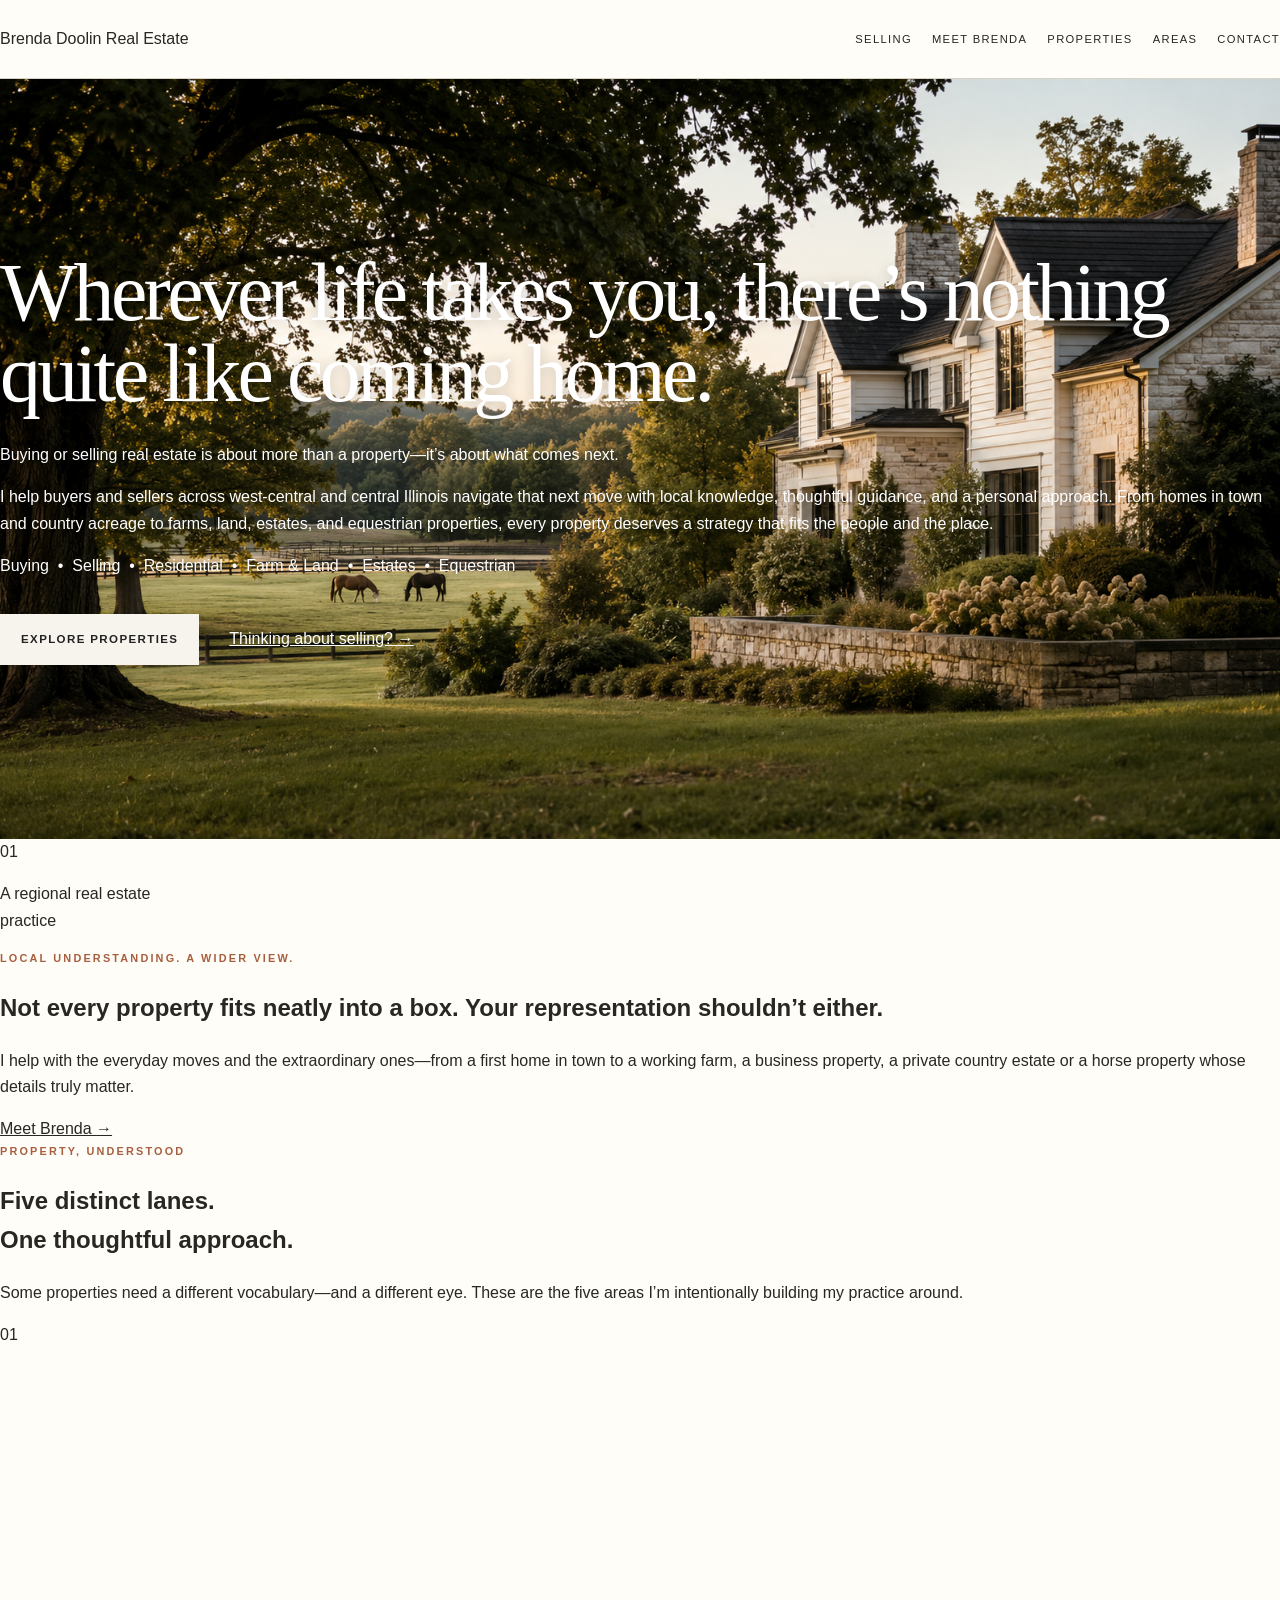
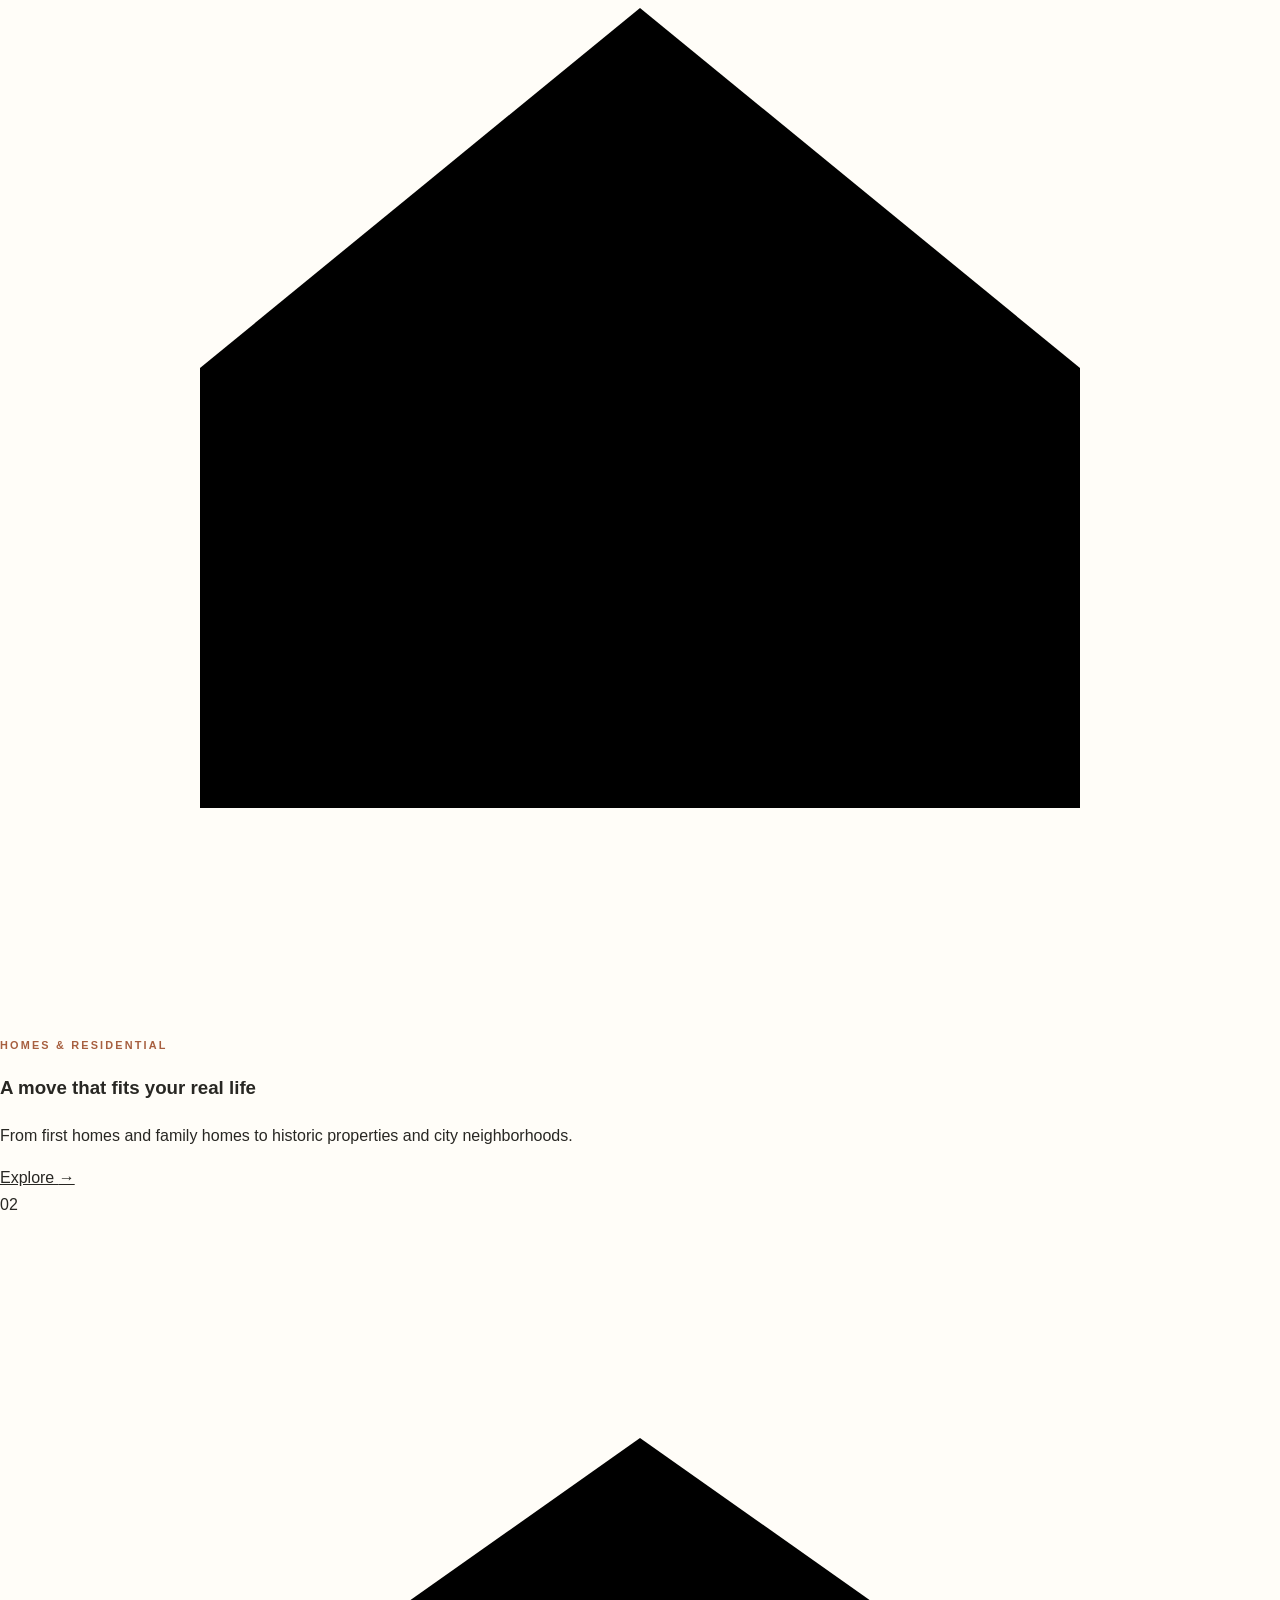
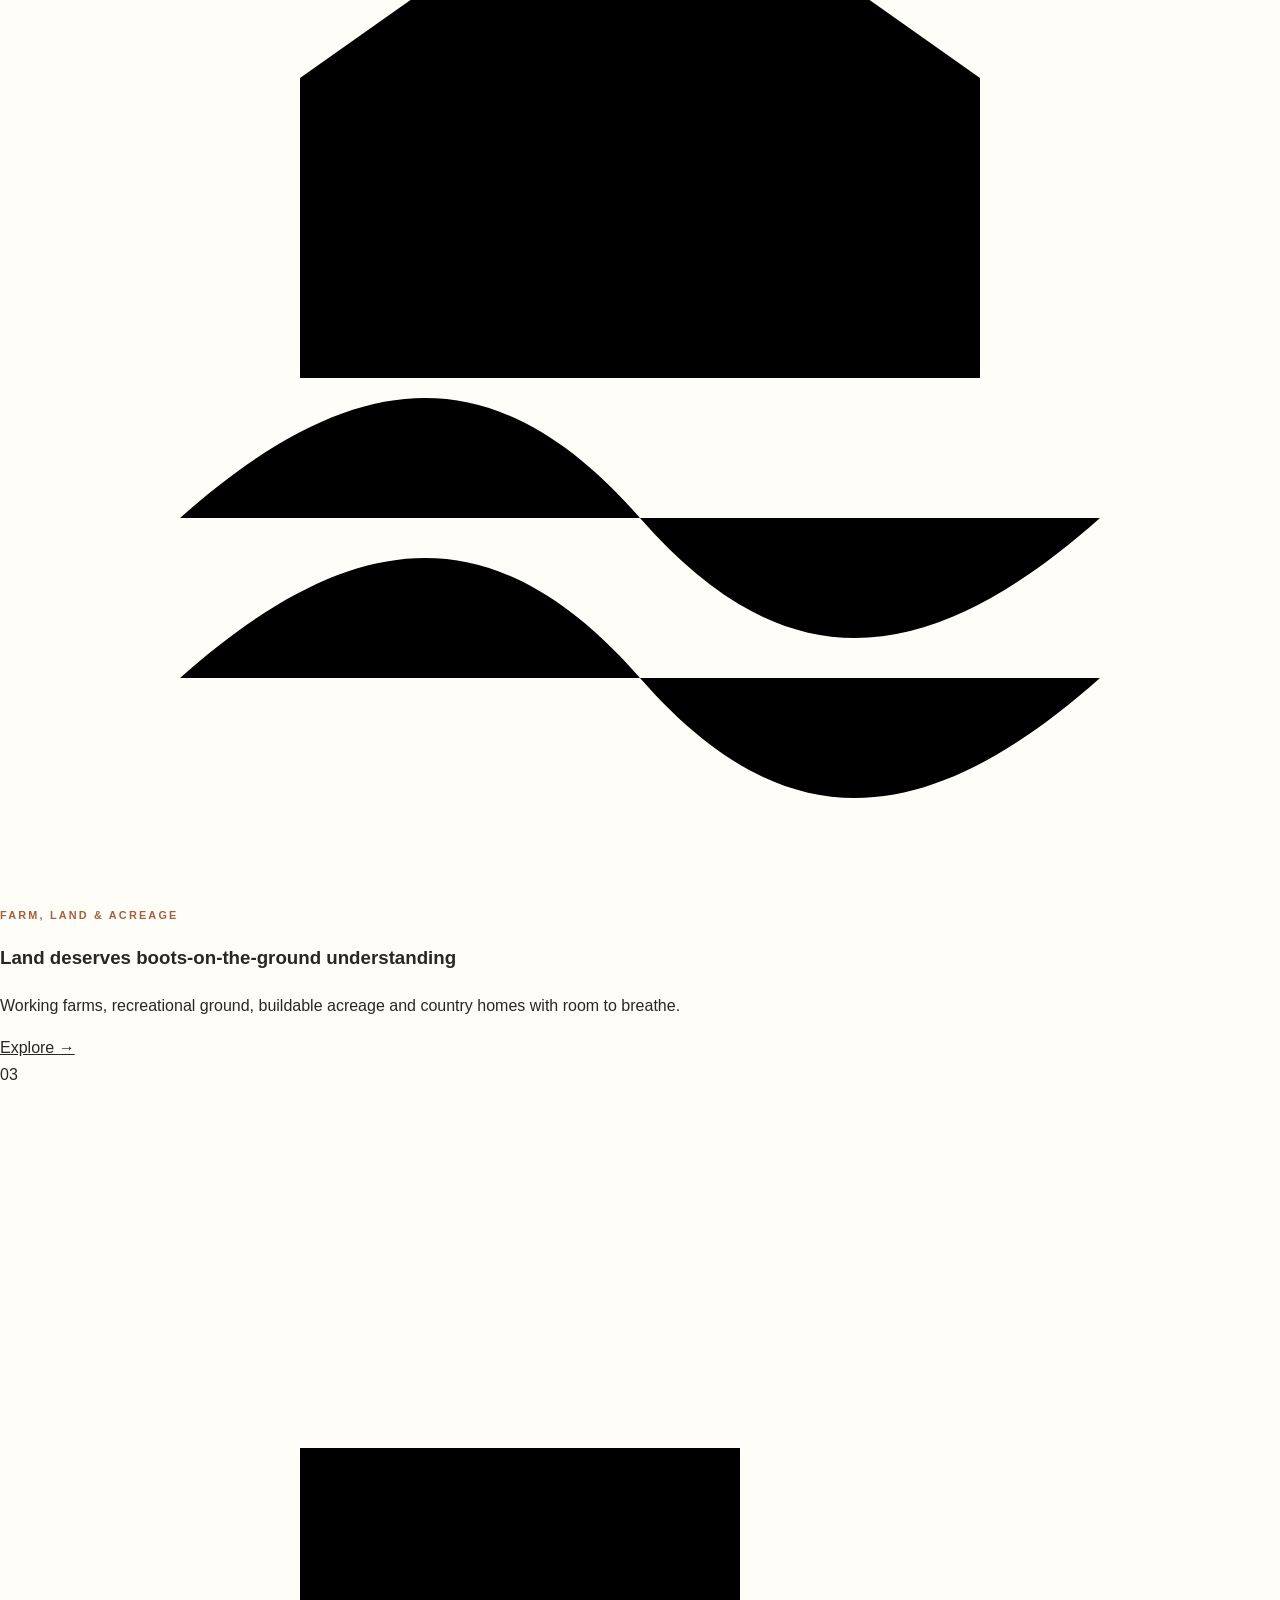
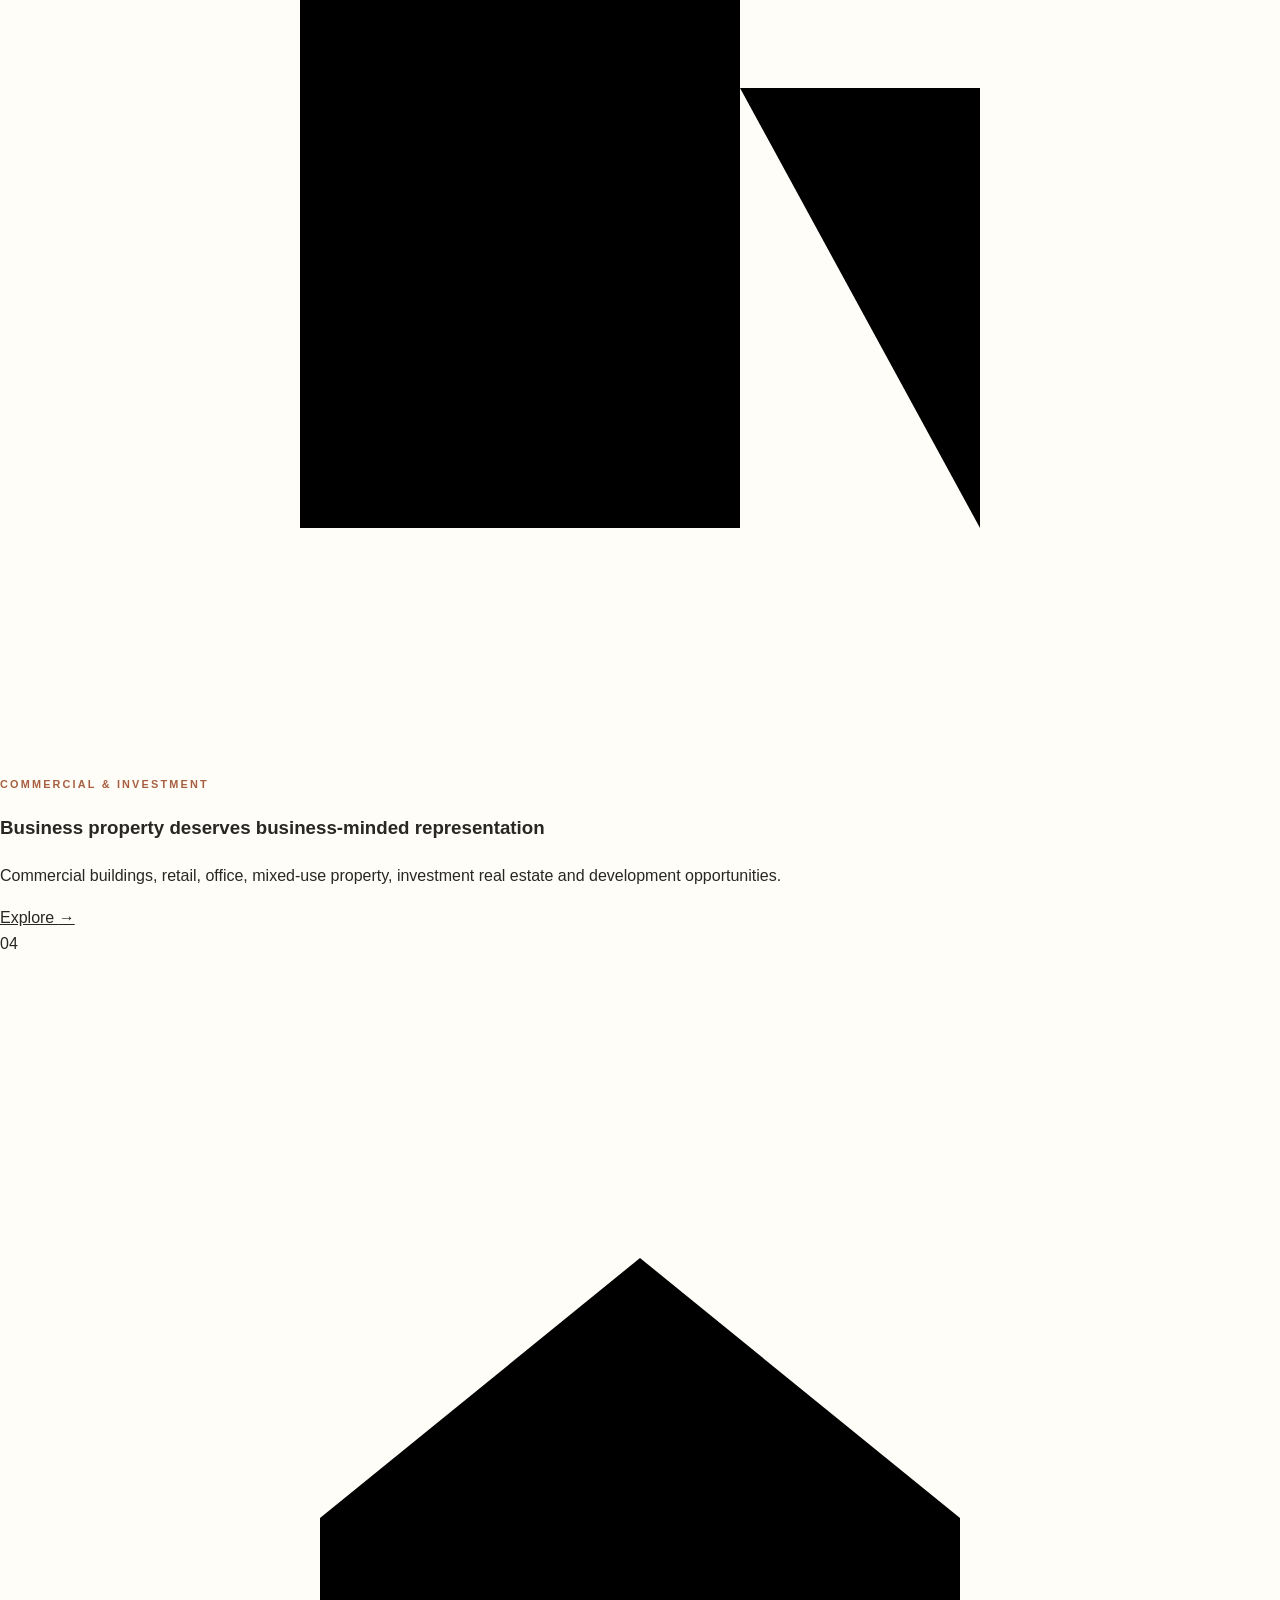
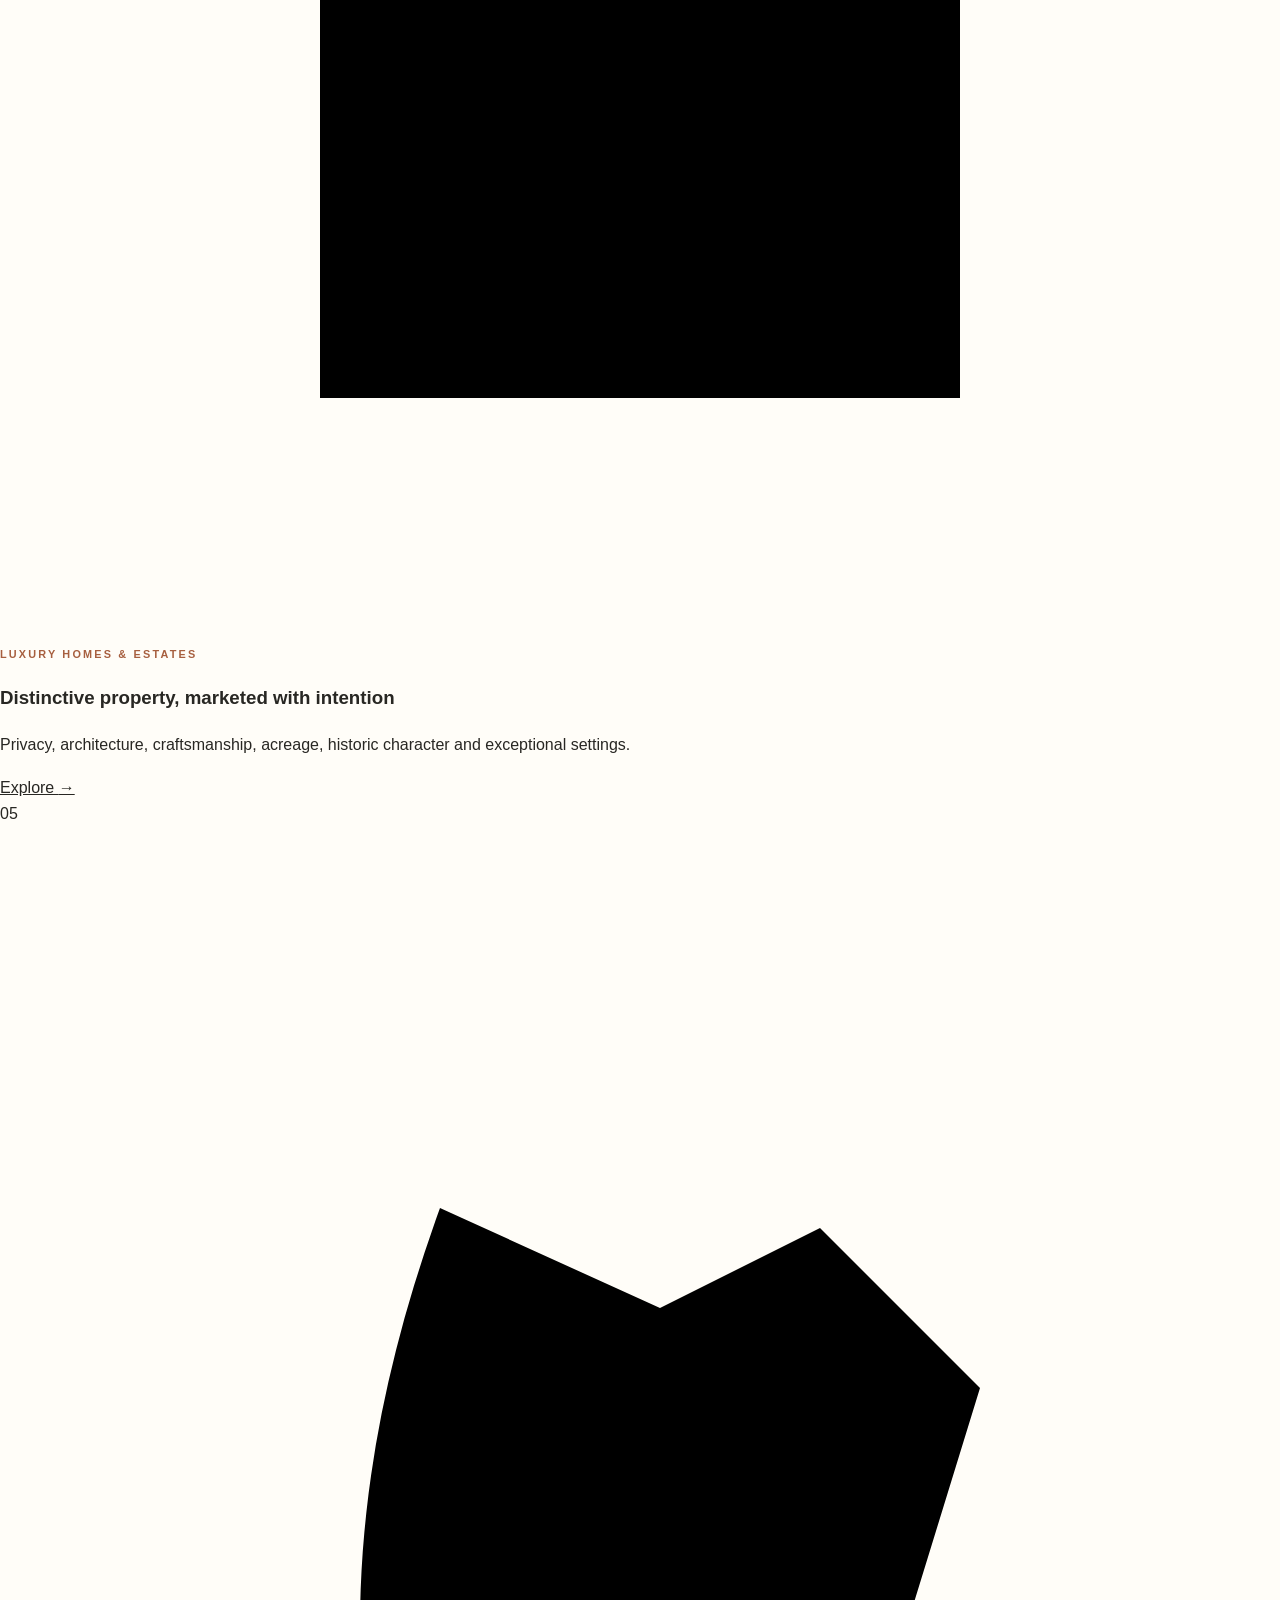
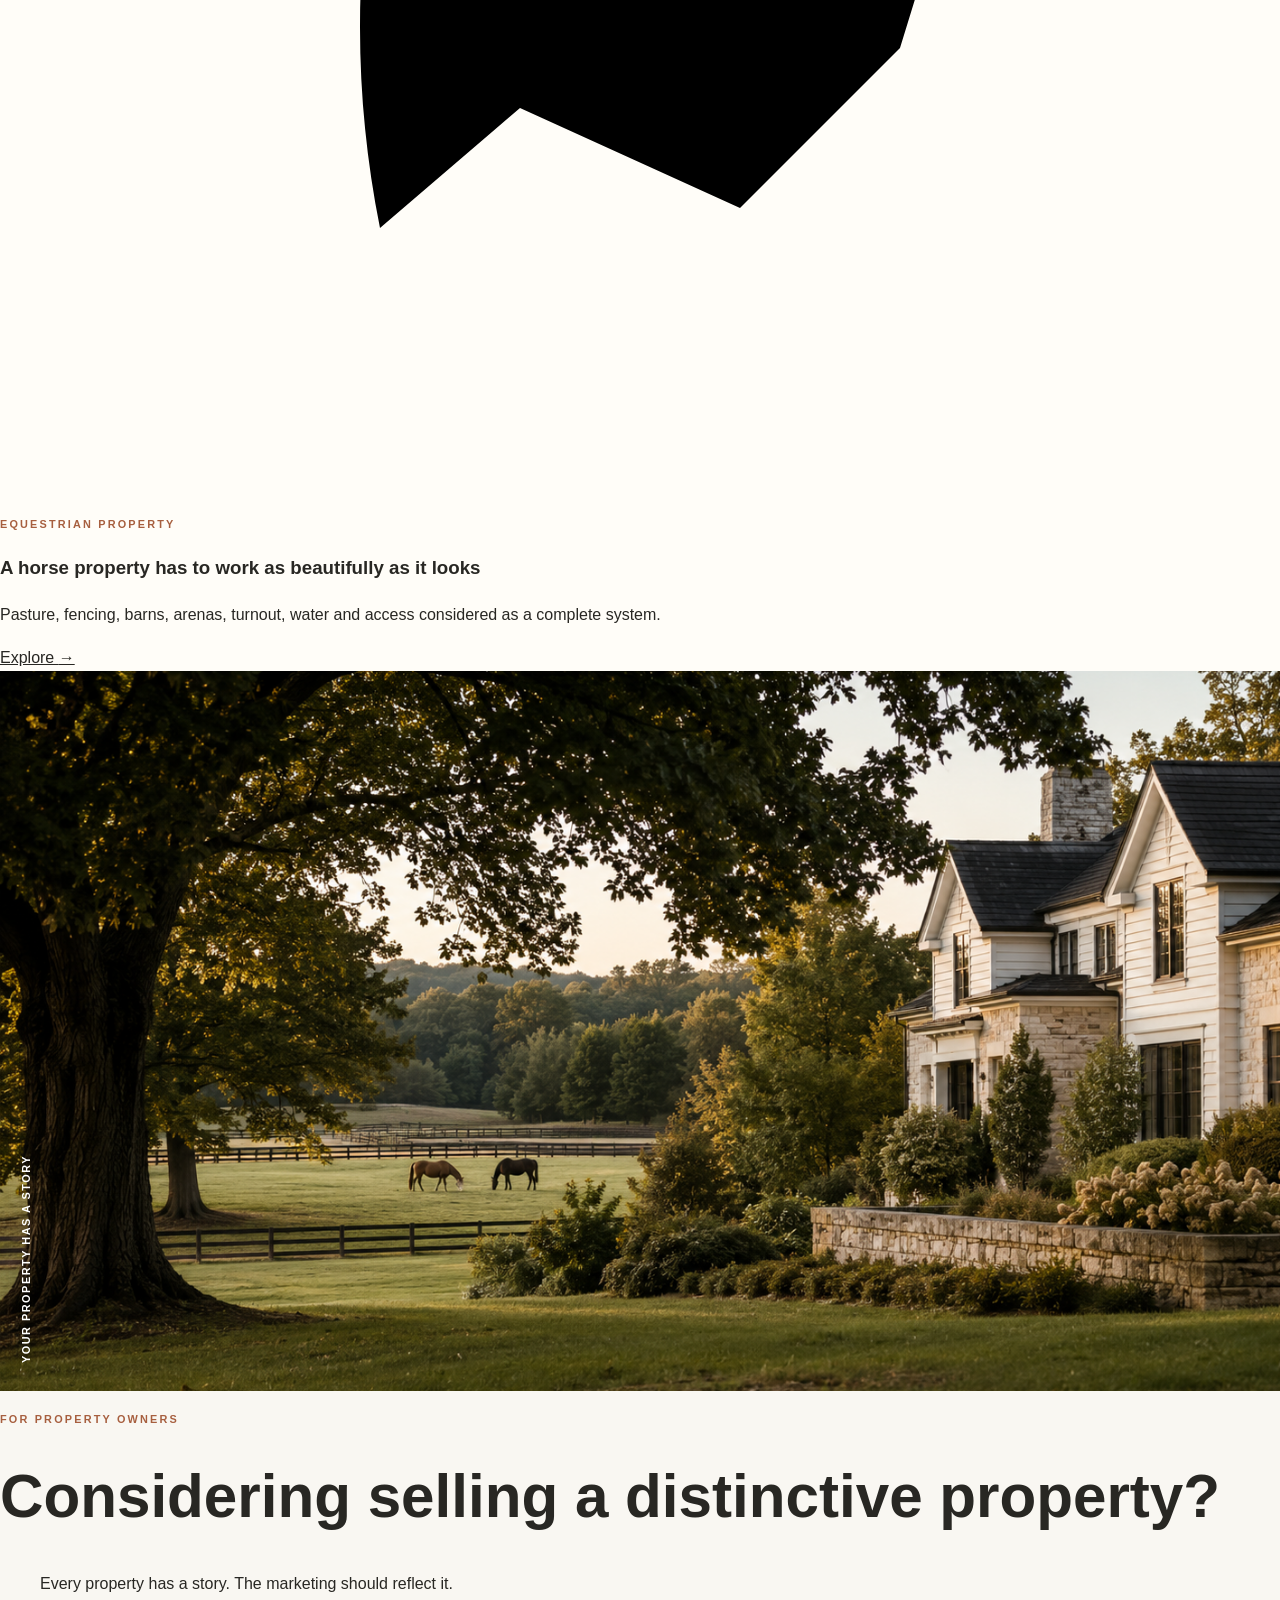
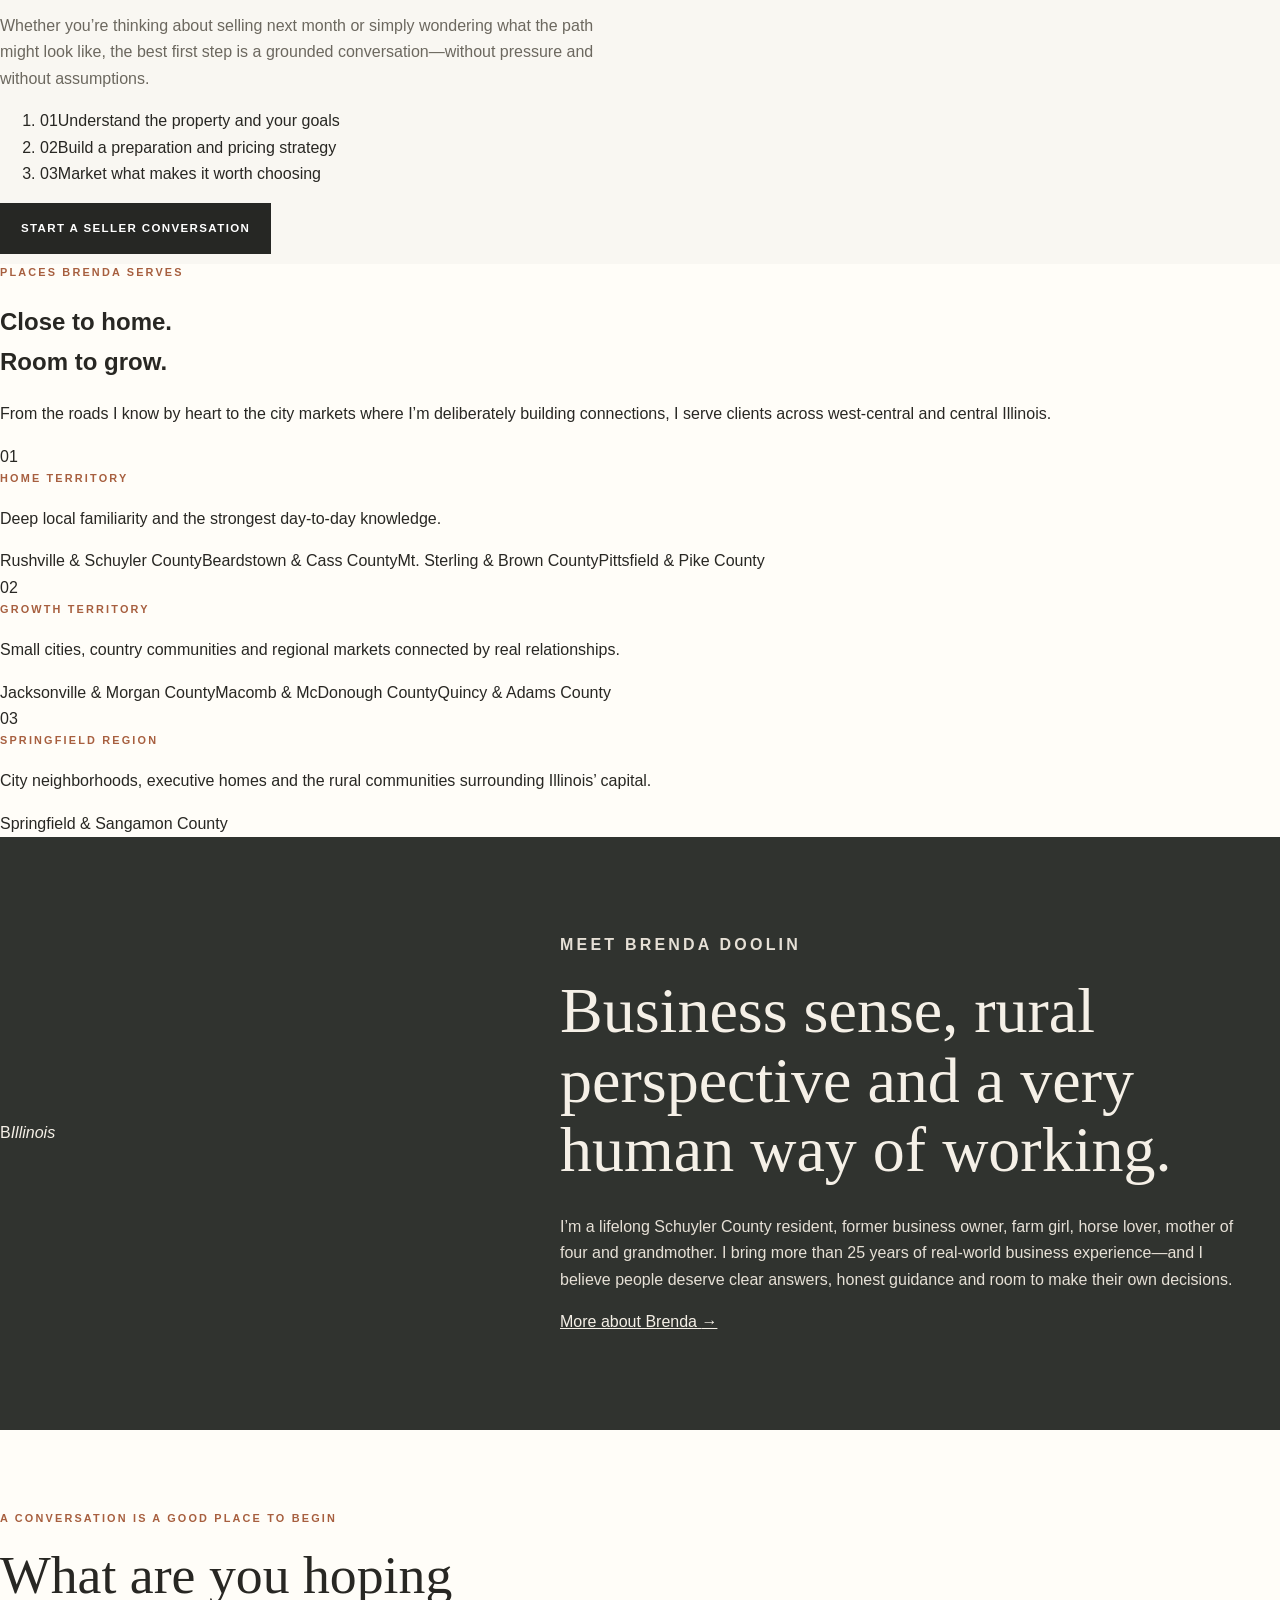
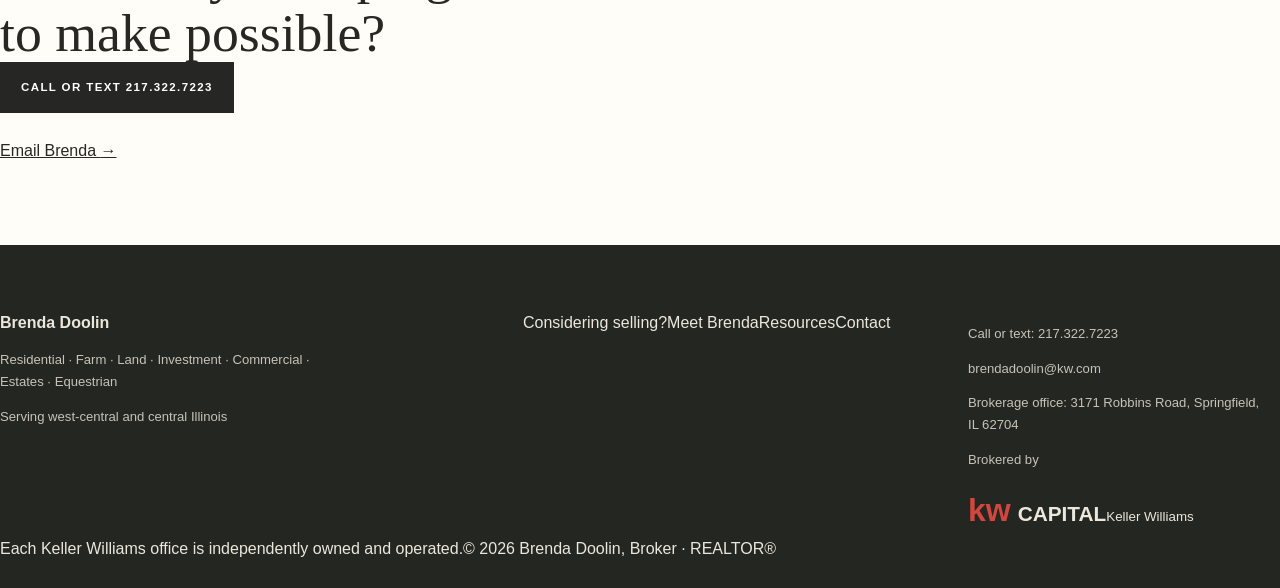
==== commit 6acf0eba: "Restore original editorial website design" ====
--- a/index.html
+++ b/index.html
@@ -21,7 +21,7 @@
   <meta property="og:description" content="Real estate across west-central and central Illinois — from homes and farms to land, investment, commercial, estates and equestrian property.">
   <meta property="og:url" content="https://brendadoolinrealestate.com/">
   <meta property="og:image" content="https://brendadoolinrealestate.com/brenda-doolin-hero-estate-horses.png">
-  <meta name="theme-color" content="#f4f0e9">
+  <meta name="theme-color" content="#f2f0eb">
   <link rel="stylesheet" href="styles.css">
 
   <script type="application/ld+json">
@@ -34,18 +34,8 @@
     "email":"brendadoolin@kw.com",
     "image":"https://brendadoolinrealestate.com/brenda-doolin-professional-headshot.jpg",
     "areaServed":["Schuyler County, Illinois","Cass County, Illinois","Brown County, Illinois","Pike County, Illinois","Morgan County, Illinois","McDonough County, Illinois","Adams County, Illinois","Sangamon County, Illinois"],
-    "address":{
-      "@type":"PostalAddress",
-      "streetAddress":"3171 Robbins Road",
-      "addressLocality":"Springfield",
-      "addressRegion":"IL",
-      "postalCode":"62704",
-      "addressCountry":"US"
-    },
-    "memberOf":{
-      "@type":"Organization",
-      "name":"kwCapital Keller Williams"
-    }
+    "address":{"@type":"PostalAddress","streetAddress":"3171 Robbins Road","addressLocality":"Springfield","addressRegion":"IL","postalCode":"62704","addressCountry":"US"},
+    "memberOf":{"@type":"Organization","name":"kwCapital Keller Williams"}
   }
   </script>
 </head>
@@ -53,107 +43,113 @@
   <a class="skip-link" href="#main">Skip to content</a>
 
   <header class="site-header">
-    <div class="wrap header-inner">
-      <a class="brand" href="#top" aria-label="Brenda Doolin Real Estate home">
-        <span class="brand-name">Brenda Doolin</span>
-        <span class="brand-sub">REAL ESTATE · ILLINOIS</span>
-      </a>
+    <div class="site-shell header-inner">
+      <a class="brand" href="#top" aria-label="Brenda Doolin Real Estate home">Brenda Doolin Real Estate</a>
       <nav class="nav" aria-label="Primary navigation">
-        <a href="#about">About</a>
         <a href="#selling">Selling</a>
-        <a href="#farm-land">Farm & Land</a>
-        <a href="#estates">Estates</a>
-        <a href="#equestrian">Equestrian</a>
+        <a href="#about">Meet Brenda</a>
+        <a href="#properties">Properties</a>
         <a href="#areas">Areas</a>
+        <a href="#contact">Contact</a>
       </nav>
-      <a class="button button-small" href="tel:+12173227223">Call Brenda</a>
     </div>
   </header>
 
   <main id="main">
     <section class="hero" id="top">
-      <div class="hero-overlay"></div>
-      <div class="wrap hero-inner">
-        <div class="hero-copy">
-          <h1>Wherever life takes you, there’s nothing quite like coming home.</h1>
-          <p class="lede">Buying or selling real estate is about more than a property—it’s about what comes next.</p>
-          <p>I help buyers and sellers across west-central and central Illinois navigate that next move with local knowledge, thoughtful guidance, and a personal approach. From homes in town and country acreage to farms, land, estates, and equestrian properties, every property deserves a strategy that fits the people and the place.</p>
-          <p class="service-line">Buying &nbsp;•&nbsp; Selling &nbsp;•&nbsp; Residential &nbsp;•&nbsp; Farm & Land &nbsp;•&nbsp; Estates &nbsp;•&nbsp; Equestrian</p>
-          <div class="hero-actions">
-            <a class="button button-light" href="#properties">Explore properties</a>
-            <a class="text-link light-link" href="#selling">Thinking about selling? →</a>
+      <div class="hero-shade"></div>
+      <div class="site-shell hero-content">
+        <h1>Wherever life takes you, there’s nothing quite like coming home.</h1>
+        <p class="hero-lede">Buying or selling real estate is about more than a property—it’s about what comes next.</p>
+        <p class="hero-body">I help buyers and sellers across west-central and central Illinois navigate that next move with local knowledge, thoughtful guidance, and a personal approach. From homes in town and country acreage to farms, land, estates, and equestrian properties, every property deserves a strategy that fits the people and the place.</p>
+        <p class="hero-services">Buying &nbsp;•&nbsp; Selling &nbsp;•&nbsp; Residential &nbsp;•&nbsp; Farm & Land &nbsp;•&nbsp; Estates &nbsp;•&nbsp; Equestrian</p>
+        <div class="hero-actions">
+          <a class="button button-light" href="#properties">Explore properties</a>
+          <a class="under-link under-link-light" href="#selling">Thinking about selling? <span>→</span></a>
+        </div>
+      </div>
+    </section>
+
+    <section class="intro-section">
+      <div class="site-shell intro-grid">
+        <div class="intro-label"><span>01</span><p>A regional real estate<br>practice</p></div>
+        <div class="intro-copy">
+          <p class="eyebrow">Local understanding. A wider view.</p>
+          <h2>Not every property fits neatly into a box. Your representation shouldn’t either.</h2>
+          <p>I help with the everyday moves and the extraordinary ones—from a first home in town to a working farm, a business property, a private country estate or a horse property whose details truly matter.</p>
+          <a class="under-link" href="#about">Meet Brenda <span>→</span></a>
+        </div>
+      </div>
+    </section>
+
+    <section class="properties-section" id="properties">
+      <div class="site-shell">
+        <div class="properties-heading">
+          <div>
+            <p class="eyebrow">Property, understood</p>
+            <h2>Five distinct lanes.<br>One thoughtful approach.</h2>
           </div>
-        </div>
-      </div>
-    </section>
-
-    <section class="section" id="properties">
-      <div class="wrap">
-        <p class="eyebrow">Property, understood</p>
-        <div class="section-heading">
-          <h2>Five distinct lanes. One thoughtful approach.</h2>
-          <p>Some properties need a different vocabulary—and a different eye. These are the areas I’m intentionally building my practice around.</p>
-        </div>
-
-        <div class="cards">
-          <article class="card">
-            <span>01</span>
-            <h3>Homes & Residential</h3>
-            <strong>A move that fits your real life</strong>
+          <p>Some properties need a different vocabulary—and a different eye. These are the five areas I’m intentionally building my practice around.</p>
+        </div>
+
+        <div class="property-grid">
+          <article class="property-card">
+            <span class="number">01</span>
+            <div class="icon" aria-hidden="true"><svg viewBox="0 0 64 64"><path d="M10 31 32 13l22 18v22H10z"/><path d="M23 53V34h18v19"/><path d="M10 31h44"/></svg></div>
+            <p class="eyebrow">Homes & Residential</p>
+            <h3>A move that fits your real life</h3>
             <p>From first homes and family homes to historic properties and city neighborhoods.</p>
-          </article>
-          <article class="card" id="farm-land">
-            <span>02</span>
-            <h3>Farm, Land & Acreage</h3>
-            <strong>Land deserves boots-on-the-ground understanding</strong>
+            <a class="under-link" href="#contact">Explore <span>→</span></a>
+          </article>
+          <article class="property-card" id="farm-land">
+            <span class="number">02</span>
+            <div class="icon" aria-hidden="true"><svg viewBox="0 0 64 64"><path d="M15 38V23l17-12 17 12v15"/><path d="M24 38V26h16v12"/><path d="M9 45c9-8 16-8 23 0s14 8 23 0"/><path d="M9 53c9-8 16-8 23 0s14 8 23 0"/></svg></div>
+            <p class="eyebrow">Farm, Land & Acreage</p>
+            <h3>Land deserves boots-on-the-ground understanding</h3>
             <p>Working farms, recreational ground, buildable acreage and country homes with room to breathe.</p>
-          </article>
-          <article class="card">
-            <span>03</span>
-            <h3>Commercial & Investment</h3>
-            <strong>Business property deserves business-minded representation</strong>
+            <a class="under-link" href="#contact">Explore <span>→</span></a>
+          </article>
+          <article class="property-card">
+            <span class="number">03</span>
+            <div class="icon" aria-hidden="true"><svg viewBox="0 0 64 64"><path d="M10 52h44"/><path d="M15 52V18h22v34"/><path d="M37 30h12v22"/><path d="M21 26h7M21 34h7M21 42h7M41 37h5M41 44h5"/></svg></div>
+            <p class="eyebrow">Commercial & Investment</p>
+            <h3>Business property deserves business-minded representation</h3>
             <p>Commercial buildings, retail, office, mixed-use property, investment real estate and development opportunities.</p>
-          </article>
-          <article class="card" id="estates">
-            <span>04</span>
-            <h3>Luxury Homes & Estates</h3>
-            <strong>Distinctive property, marketed with intention</strong>
+            <a class="under-link" href="#contact">Explore <span>→</span></a>
+          </article>
+          <article class="property-card" id="estates">
+            <span class="number">04</span>
+            <div class="icon" aria-hidden="true"><svg viewBox="0 0 64 64"><path d="M9 52h46"/><path d="M16 52V28l16-13 16 13v24"/><path d="M25 52V36h14v16"/><path d="M19 28h26"/></svg></div>
+            <p class="eyebrow">Luxury Homes & Estates</p>
+            <h3>Distinctive property, marketed with intention</h3>
             <p>Privacy, architecture, craftsmanship, acreage, historic character and exceptional settings.</p>
-          </article>
-          <article class="card" id="equestrian">
-            <span>05</span>
-            <h3>Equestrian Property</h3>
-            <strong>A horse property has to work as beautifully as it looks</strong>
+            <a class="under-link" href="#contact">Explore <span>→</span></a>
+          </article>
+          <article class="property-card property-card-last" id="equestrian">
+            <span class="number">05</span>
+            <div class="icon" aria-hidden="true"><svg viewBox="0 0 64 64"><path d="M19 50c-2-10-1-20 3-31l11 5 8-4 8 8-4 13-8 8-11-5"/><path d="M28 22l-4-8M42 21l4-8M41 31l6 2"/></svg></div>
+            <p class="eyebrow">Equestrian Property</p>
+            <h3>A horse property has to work as beautifully as it looks</h3>
             <p>Pasture, fencing, barns, arenas, turnout, water and access considered as a complete system.</p>
-          </article>
-        </div>
-
-        <div class="land-feature">
-          <figure class="land-feature-image">
-            <img src="marketing-the-land.png" alt="Marketing land thoughtfully with strong photography, useful maps, honest habitat details and clear access information" loading="lazy">
-          </figure>
-          <div class="land-feature-copy">
-            <p class="eyebrow">Farm, land & acreage</p>
-            <h2>The details that matter don’t always show up in a listing sheet.</h2>
-            <p>Access, terrain, improvements, water, fencing, habitat and how the property actually functions can matter just as much as acreage and price. Good marketing helps buyers understand the whole property—not merely the headline numbers.</p>
-            <a class="text-link" href="#selling">Talk about selling land →</a>
-          </div>
-        </div>
-      </div>
-    </section>
-
-    <section class="section seller-section" id="selling">
-      <div class="wrap seller-editorial-grid">
-        <figure class="seller-photo" aria-label="Illinois estate pasture with horses">
+            <a class="under-link" href="#contact">Explore <span>→</span></a>
+          </article>
+          <div class="property-empty" aria-hidden="true"></div>
+        </div>
+      </div>
+    </section>
+
+    <section class="seller-section" id="selling">
+      <div class="site-shell seller-grid">
+        <figure class="seller-photo">
           <img src="brenda-doolin-hero-estate-horses.png" alt="Pasture, fencing and horses beside an Illinois country estate" loading="lazy">
           <figcaption>Your property has a story</figcaption>
         </figure>
         <div class="seller-copy">
           <p class="eyebrow">For property owners</p>
           <h2>Considering selling a distinctive property?</h2>
-          <p class="seller-quote">Every property has a story. The marketing should reflect it.</p>
+          <blockquote>Every property has a story. The marketing should reflect it.</blockquote>
           <p>Whether you’re thinking about selling next month or simply wondering what the path might look like, the best first step is a grounded conversation—without pressure and without assumptions.</p>
-          <ol class="steps steps-light">
+          <ol class="seller-steps">
             <li><span>01</span>Understand the property and your goals</li>
             <li><span>02</span>Build a preparation and pricing strategy</li>
             <li><span>03</span>Market what makes it worth choosing</li>
@@ -163,97 +159,59 @@
       </div>
     </section>
 
-    <section class="section" id="areas">
-      <div class="wrap">
-        <p class="eyebrow">Places Brenda serves</p>
-        <div class="section-heading">
-          <h2>Close to home. Room to grow.</h2>
+    <section class="areas-section" id="areas">
+      <div class="site-shell">
+        <div class="areas-heading">
+          <div><p class="eyebrow">Places Brenda serves</p><h2>Close to home.<br>Room to grow.</h2></div>
           <p>From the roads I know by heart to the city markets where I’m deliberately building connections, I serve clients across west-central and central Illinois.</p>
         </div>
 
-        <div class="areas-grid">
-          <div class="area-block">
-            <span>01</span>
-            <h3>Home Territory</h3>
-            <p>Deep local familiarity and the strongest day-to-day knowledge.</p>
-            <ul>
-              <li>Rushville & Schuyler County</li>
-              <li>Beardstown & Cass County</li>
-              <li>Mt. Sterling & Brown County</li>
-              <li>Pittsfield & Pike County</li>
-            </ul>
-          </div>
-          <div class="area-block">
-            <span>02</span>
-            <h3>Growth Territory</h3>
-            <p>Small cities, country communities and regional markets connected by real relationships.</p>
-            <ul>
-              <li>Jacksonville & Morgan County</li>
-              <li>Macomb & McDonough County</li>
-              <li>Quincy & Adams County</li>
-            </ul>
-          </div>
-          <div class="area-block">
-            <span>03</span>
-            <h3>Springfield Region</h3>
-            <p>City neighborhoods, executive homes and the rural communities surrounding Illinois’ capital.</p>
-            <ul>
-              <li>Springfield & Sangamon County</li>
-            </ul>
-          </div>
+        <div class="area-row">
+          <span class="area-num">01</span><div><p class="eyebrow">Home Territory</p><p>Deep local familiarity and the strongest day-to-day knowledge.</p></div>
+          <div class="area-links"><span>Rushville & Schuyler County</span><span>Beardstown & Cass County</span><span>Mt. Sterling & Brown County</span><span>Pittsfield & Pike County</span></div>
+        </div>
+        <div class="area-row">
+          <span class="area-num">02</span><div><p class="eyebrow">Growth Territory</p><p>Small cities, country communities and regional markets connected by real relationships.</p></div>
+          <div class="area-links"><span>Jacksonville & Morgan County</span><span>Macomb & McDonough County</span><span>Quincy & Adams County</span></div>
+        </div>
+        <div class="area-row">
+          <span class="area-num">03</span><div><p class="eyebrow">Springfield Region</p><p>City neighborhoods, executive homes and the rural communities surrounding Illinois’ capital.</p></div>
+          <div class="area-links"><span>Springfield & Sangamon County</span></div>
         </div>
       </div>
     </section>
 
     <section class="about-section" id="about">
-      <div class="wrap about-grid">
-        <div class="about-photo-wrap">
-          <img class="about-photo" src="brenda-doolin-realtor-outdoors.jpg" alt="Brenda Doolin, REALTOR® with kwCapital Keller Williams" loading="lazy">
-        </div>
+      <div class="site-shell about-grid">
+        <div class="about-mark" aria-hidden="true"><div class="rings"></div><span>B</span><em>Illinois</em></div>
         <div class="about-copy">
-          <p class="eyebrow light-eyebrow">Meet Brenda Doolin</p>
+          <p class="eyebrow eyebrow-light">Meet Brenda Doolin</p>
           <h2>Business sense, rural perspective and a very human way of working.</h2>
           <p>I’m a lifelong Schuyler County resident, former business owner, farm girl, horse lover, mother of four and grandmother. I bring more than 25 years of real-world business experience—and I believe people deserve clear answers, honest guidance and room to make their own decisions.</p>
-          <p>That background gives me a practical eye for property, negotiations, land, improvements, business decisions and the details that can easily get overlooked.</p>
-          <a class="text-link light-link" href="mailto:brendadoolin@kw.com">More about Brenda →</a>
-        </div>
-      </div>
-    </section>
-
-    <section class="contact-section">
-      <div class="wrap contact-box">
-        <div>
-          <p class="eyebrow">A conversation is a good place to begin</p>
-          <h2>What are you hoping to make possible?</h2>
-        </div>
+          <a class="under-link under-link-light" href="#contact">More about Brenda <span>→</span></a>
+        </div>
+      </div>
+    </section>
+
+    <section class="contact-section" id="contact">
+      <div class="site-shell contact-inner">
+        <p class="eyebrow">A conversation is a good place to begin</p>
+        <h2>What are you hoping<br>to make possible?</h2>
         <div class="contact-actions">
-          <a class="button" href="tel:+12173227223">Call or text 217.322.7223</a>
-          <a class="text-link" href="mailto:brendadoolin@kw.com">Email Brenda →</a>
+          <a class="button button-dark" href="tel:+12173227223">Call or text 217.322.7223</a>
+          <a class="under-link" href="mailto:brendadoolin@kw.com">Email Brenda <span>→</span></a>
         </div>
       </div>
     </section>
   </main>
 
   <footer class="site-footer">
-    <div class="wrap footer-grid">
-      <div>
-        <strong class="footer-name">Brenda Doolin</strong>
-        <p>REALTOR®</p>
-        <p>Residential · Farm · Land · Investment · Commercial · Estates · Equestrian</p>
-        <p>Serving west-central and central Illinois</p>
-      </div>
-      <div>
-        <p><a href="tel:+12173227223">Call or text: 217.322.7223</a></p>
-        <p><a href="mailto:brendadoolin@kw.com">brendadoolin@kw.com</a></p>
-        <p>Brokerage office: 3171 Robbins Road, Springfield, IL 62704</p>
-      </div>
-      <div class="brokerage">
-        <span class="kw">kw</span><span class="capital">Capital</span>
-        <small>Keller Williams</small>
-        <p>Each Keller Williams office is independently owned and operated.</p>
-      </div>
+    <div class="site-shell footer-grid">
+      <div><strong>Brenda Doolin</strong><p>Residential · Farm · Land · Investment · Commercial ·<br>Estates · Equestrian</p><p>Serving west-central and central Illinois</p></div>
+      <div class="footer-nav"><a href="#selling">Considering selling?</a><a href="#about">Meet Brenda</a><a href="#properties">Resources</a><a href="#contact">Contact</a></div>
+      <div class="footer-contact"><p>Call or text: <a href="tel:+12173227223">217.322.7223</a></p><p><a href="mailto:brendadoolin@kw.com">brendadoolin@kw.com</a></p><p>Brokerage office: 3171 Robbins Road, Springfield,<br>IL 62704</p><p class="brokered">Brokered by</p><div class="kw-lockup"><span class="kw">kw</span><span class="capital">Capital</span><small>Keller Williams</small></div></div>
     </div>
-    <div class="wrap copyright">© 2026 Brenda Doolin Real Estate</div>
+    <div class="site-shell footer-bottom"><span>Each Keller Williams office is independently owned and operated.</span><span>© 2026 Brenda Doolin, Broker · REALTOR®</span></div>
   </footer>
 </body>
 </html>
--- a/styles.css
+++ b/styles.css
@@ -1 +1 @@
-:root{--ink:#282723;--muted:#6c685f;--cream:#f5f0e7;--paper:#fffdf8;--olive:#626957;--rust:#a75f3f;--line:#d9d2c6;--dark:#31352f;--max:1180px}*{box-sizing:border-box}html{scroll-behavior:smooth}body{margin:0;color:var(--ink);background:var(--paper);font-family:Arial,Helvetica,sans-serif;line-height:1.65}img{max-width:100%;display:block}figure{margin:0}a{color:inherit}.wrap{width:min(var(--max),calc(100% - 40px));margin:auto}.skip-link{position:absolute;left:-9999px}.skip-link:focus{left:20px;top:20px;background:#fff;padding:10px;z-index:100}.site-header{position:sticky;top:0;z-index:20;background:rgba(255,253,248,.95);backdrop-filter:blur(12px);border-bottom:1px solid var(--line)}.header-inner{min-height:82px;display:flex;align-items:center;gap:30px}.brand{text-decoration:none;display:flex;flex-direction:column;line-height:1.1;margin-right:auto}.brand-name{font-family:Georgia,'Times New Roman',serif;font-size:1.42rem}.brand-sub{font-size:.64rem;letter-spacing:.2em;margin-top:7px;color:var(--muted)}.nav{display:flex;gap:20px}.nav a{text-decoration:none;text-transform:uppercase;font-size:.7rem;letter-spacing:.12em}.button{display:inline-block;text-decoration:none;text-transform:uppercase;letter-spacing:.12em;font-weight:700;font-size:.72rem;background:var(--rust);color:#fff;padding:15px 20px;border:1px solid var(--rust)}.button-small{padding:11px 15px}.button-light{background:var(--cream);border-color:var(--cream);color:var(--dark)}.text-link{text-transform:uppercase;letter-spacing:.1em;font-size:.75rem;font-weight:700;text-decoration:none;border-bottom:1px solid currentColor;padding-bottom:4px}.hero{background:var(--cream);padding:90px 0 70px}.hero-grid{display:grid;grid-template-columns:1.55fr .85fr;gap:70px;align-items:end}.hero-copy{max-width:780px}.eyebrow{text-transform:uppercase;letter-spacing:.2em;font-size:.68rem;font-weight:700;color:var(--rust);margin:0 0 18px}.hero h1{font-family:Georgia,'Times New Roman',serif;font-size:clamp(3rem,6vw,6.4rem);line-height:.98;letter-spacing:-.04em;font-weight:400;margin:0 0 30px}.lede{font-family:Georgia,'Times New Roman',serif;font-size:1.45rem;line-height:1.4}.service-line{text-transform:uppercase;letter-spacing:.1em;font-size:.7rem;font-weight:700;margin-top:28px}.hero-actions{display:flex;align-items:center;gap:28px;margin-top:35px}.hero-panel{border-left:1px solid var(--rust);padding:25px 0 10px 35px}.panel-number,.card>span,.area-block>span{font-family:Georgia,serif;color:var(--rust);font-size:1.1rem}.hero-panel h2,.section h2,.contact-section h2{font-family:Georgia,'Times New Roman',serif;font-weight:400;line-height:1.1}.hero-panel h2{font-size:2.4rem}.section{padding:100px 0}.section-heading{display:grid;grid-template-columns:1.1fr .9fr;gap:80px;margin-bottom:55px}.section-heading h2,.section h2,.contact-section h2{font-size:clamp(2.4rem,4.2vw,4.6rem);margin:0}.section-heading p{max-width:520px;margin:8px 0 0}.cards{display:grid;grid-template-columns:repeat(5,1fr);border-top:1px solid var(--line);border-bottom:1px solid var(--line)}.card{padding:30px 22px 38px;border-right:1px solid var(--line);min-height:330px}.card:last-child{border-right:0}.card h3,.area-block h3{text-transform:uppercase;letter-spacing:.1em;font-size:.82rem;margin:25px 0 16px}.card strong{font-family:Georgia,serif;font-size:1.25rem;font-weight:400;line-height:1.25;display:block}.card p{font-size:.9rem;color:var(--muted)}.land-feature{display:grid;grid-template-columns:1.15fr .85fr;gap:55px;align-items:center;margin-top:75px;padding-top:55px;border-top:1px solid var(--line)}.land-feature-image{background:#ddd4c7;box-shadow:0 18px 45px rgba(50,45,38,.12)}.land-feature-image img{width:100%;height:auto}.land-feature-copy h2{font-size:clamp(2.15rem,3.7vw,4rem);margin:0 0 24px}.land-feature-copy p:not(.eyebrow){color:var(--muted)}.section-dark{background:var(--dark);color:#f7f2e9}.section-dark .eyebrow{color:#dca58c}.two-col{display:grid;grid-template-columns:1fr 1fr;gap:90px;align-items:start}.selling-grid{display:grid;grid-template-columns:.9fr 1.1fr;gap:70px;align-items:center}.selling-copy .steps{margin-top:38px}.seller-visual{position:relative;overflow:hidden;background:#1f211e;box-shadow:0 20px 50px rgba(0,0,0,.22)}.seller-visual img{width:100%;height:auto}.steps{list-style:none;margin:0;padding:0;border-top:1px solid #777}.steps li{display:grid;grid-template-columns:55px 1fr;gap:15px;padding:25px 0;border-bottom:1px solid #777;font-family:Georgia,serif;font-size:1.35rem}.steps span{font-family:Arial,sans-serif;font-size:.7rem;letter-spacing:.1em;color:#dca58c}.areas-grid{display:grid;grid-template-columns:repeat(3,1fr);gap:1px;background:var(--line);border:1px solid var(--line)}.area-block{background:var(--paper);padding:35px}.area-block p{color:var(--muted)}.area-block ul{list-style:none;padding:15px 0 0;margin:0}.area-block li{border-top:1px solid var(--line);padding:12px 0;font-family:Georgia,serif}.about{background:#eee8dc}.about h2{max-width:620px}.about .two-col>div:last-child{font-size:1.1rem}.contact-section{padding:80px 0}.contact-box{border-top:1px solid var(--line);border-bottom:1px solid var(--line);padding:55px 0;display:grid;grid-template-columns:1.2fr .8fr;gap:50px;align-items:center}.contact-actions{display:flex;flex-direction:column;align-items:flex-start;gap:25px}.site-footer{background:#242621;color:#ece7dc;padding:65px 0 25px}.footer-grid{display:grid;grid-template-columns:1.2fr 1fr .8fr;gap:55px}.footer-name{font-family:Georgia,serif;font-size:1.7rem;font-weight:400}.site-footer p{font-size:.82rem;color:#c7c3b9}.site-footer a{text-decoration:none}.brokerage{display:flex;flex-wrap:wrap;align-items:baseline;align-content:flex-start}.kw{font-weight:800;font-size:2rem;color:#d1463e;margin-right:7px}.capital{text-transform:uppercase;font-weight:700;font-size:1.3rem}.brokerage small{width:100%;text-transform:uppercase;letter-spacing:.08em}.copyright{border-top:1px solid #4c4e49;margin-top:40px;padding-top:20px;font-size:.72rem;color:#999}@media(max-width:980px){.nav{display:none}.hero-grid,.section-heading,.two-col,.contact-box,.land-feature,.selling-grid{grid-template-columns:1fr}.hero-grid{gap:45px}.cards{grid-template-columns:1fr 1fr}.card{border-bottom:1px solid var(--line)}.areas-grid{grid-template-columns:1fr}.footer-grid{grid-template-columns:1fr 1fr}.hero{padding-top:60px}.land-feature{gap:35px}.selling-grid{gap:45px}}@media(max-width:620px){.wrap{width:min(var(--max),calc(100% - 28px))}.site-header .button-small{display:none}.header-inner{min-height:70px}.hero h1{font-size:3.3rem}.hero-actions{align-items:flex-start;flex-direction:column}.cards{grid-template-columns:1fr}.card{min-height:0;border-right:0}.section{padding:70px 0}.section-heading{gap:20px}.two-col{gap:40px}.footer-grid{grid-template-columns:1fr}.contact-actions .button{width:100%;text-align:center}.land-feature{margin-top:50px;padding-top:40px}.selling-copy .steps{margin-top:30px}}+:root{--ink:#282723;--muted:#6c685f;--cream:#f4f0e9;--paper:#fffdf8;--olive:#626957;--rust:#a75f3f;--line:#d9d2c6;--dark:#30332f;--max:1180px}*{box-sizing:border-box}html{scroll-behavior:smooth}body{margin:0;color:var(--ink);background:var(--paper);font-family:Arial,Helvetica,sans-serif;line-height:1.65}img{max-width:100%;display:block}figure{margin:0}a{color:inherit}.wrap{width:min(var(--max),calc(100% - 40px));margin:auto}.skip-link{position:absolute;left:-9999px}.skip-link:focus{left:20px;top:20px;background:#fff;padding:10px;z-index:100}.site-header{position:sticky;top:0;z-index:20;background:rgba(255,253,248,.96);backdrop-filter:blur(12px);border-bottom:1px solid var(--line)}.header-inner{min-height:78px;display:flex;align-items:center;gap:28px}.brand{text-decoration:none;display:flex;flex-direction:column;line-height:1.1;margin-right:auto}.brand-name{font-family:Georgia,'Times New Roman',serif;font-size:1.42rem}.brand-sub{font-size:.64rem;letter-spacing:.2em;margin-top:7px;color:var(--muted)}.nav{display:flex;gap:20px}.nav a{text-decoration:none;text-transform:uppercase;font-size:.7rem;letter-spacing:.12em}.button{display:inline-block;text-decoration:none;text-transform:uppercase;letter-spacing:.12em;font-weight:700;font-size:.72rem;background:var(--rust);color:#fff;padding:15px 20px;border:1px solid var(--rust)}.button-small{padding:11px 15px}.button-light{background:#f7f4ee;border-color:#f7f4ee;color:#222}.button-dark{background:#262724;border-color:#262724;color:#fff}.text-link{text-transform:uppercase;letter-spacing:.1em;font-size:.75rem;font-weight:700;text-decoration:none;border-bottom:1px solid currentColor;padding-bottom:5px}.light-link{color:#fff}.eyebrow{text-transform:uppercase;letter-spacing:.2em;font-size:.68rem;font-weight:700;color:var(--rust);margin:0 0 18px}.light-eyebrow{color:#d8b5a4}.hero{position:relative;min-height:760px;background-image:url('brenda-doolin-hero-estate-horses.png');background-size:cover;background-position:center;display:flex;align-items:center;color:#fff;overflow:hidden}.hero-overlay{position:absolute;inset:0;background:linear-gradient(90deg,rgba(16,17,15,.78) 0%,rgba(16,17,15,.62) 42%,rgba(16,17,15,.26) 72%,rgba(16,17,15,.14) 100%)}.hero-inner{position:relative;z-index:1;padding:90px 0 88px}.hero-copy{max-width:910px}.hero h1{font-family:Georgia,'Times New Roman',serif;font-size:clamp(3.6rem,6.4vw,6.8rem);line-height:.98;letter-spacing:-.045em;font-weight:400;margin:0 0 28px;text-shadow:0 2px 14px rgba(0,0,0,.2)}.hero .lede{font-family:Georgia,'Times New Roman',serif;font-size:1.33rem;line-height:1.35;max-width:760px;margin-bottom:18px}.hero-copy>p:not(.lede):not(.service-line){font-size:1.03rem;max-width:980px}.service-line{text-transform:uppercase;letter-spacing:.11em;font-size:.71rem;font-weight:700;margin-top:28px}.hero-actions{display:flex;align-items:center;gap:30px;margin-top:34px}.section{padding:100px 0}.section-heading{display:grid;grid-template-columns:1.1fr .9fr;gap:80px;margin-bottom:55px}.section-heading h2,.section h2,.contact-section h2,.about-section h2{font-family:Georgia,'Times New Roman',serif;font-weight:400;line-height:1.08}.section-heading h2,.section h2,.contact-section h2{font-size:clamp(2.4rem,4.2vw,4.6rem);margin:0}.section-heading p{max-width:520px;margin:8px 0 0}.cards{display:grid;grid-template-columns:repeat(5,1fr);border-top:1px solid var(--line);border-bottom:1px solid var(--line)}.card{padding:30px 22px 38px;border-right:1px solid var(--line);min-height:330px}.card:last-child{border-right:0}.card>span,.area-block>span{font-family:Georgia,serif;color:var(--rust);font-size:1.1rem}.card h3,.area-block h3{text-transform:uppercase;letter-spacing:.1em;font-size:.82rem;margin:25px 0 16px}.card strong{font-family:Georgia,serif;font-size:1.25rem;font-weight:400;line-height:1.25;display:block}.card p{font-size:.9rem;color:var(--muted)}.land-feature{display:grid;grid-template-columns:1.15fr .85fr;gap:55px;align-items:center;margin-top:75px;padding-top:55px;border-top:1px solid var(--line)}.land-feature-image{background:#ddd4c7;box-shadow:0 18px 45px rgba(50,45,38,.12)}.land-feature-copy h2{font-size:clamp(2.15rem,3.7vw,4rem);margin:0 0 24px}.land-feature-copy p:not(.eyebrow){color:var(--muted)}.seller-section{background:#f9f7f2}.seller-editorial-grid{display:grid;grid-template-columns:.9fr 1.1fr;gap:75px;align-items:stretch}.seller-photo{position:relative;min-height:690px;overflow:hidden;background:#1f211e}.seller-photo img{width:100%;height:100%;object-fit:cover;object-position:17% center;transform:scale(1.18);transform-origin:left center}.seller-photo figcaption{position:absolute;left:18px;bottom:28px;writing-mode:vertical-rl;transform:rotate(180deg);text-transform:uppercase;letter-spacing:.14em;font-size:.68rem;font-weight:700;color:#fff}.seller-copy{padding:20px 0 10px}.seller-copy h2{font-size:clamp(2.7rem,4.7vw,5rem);margin:0 0 24px}.seller-quote{font-family:Georgia,'Times New Roman',serif;font-size:1.8rem;line-height:1.25;border-left:1px solid var(--line);padding-left:28px;margin:0 0 26px}.seller-copy>p:not(.eyebrow):not(.seller-quote){color:var(--muted);max-width:620px}.steps{list-style:none;margin:34px 0 34px;padding:0;border-top:1px solid var(--line)}.steps li{display:grid;grid-template-columns:55px 1fr;gap:15px;padding:22px 0;border-bottom:1px solid var(--line);font-size:1rem}.steps span{font-size:.72rem;letter-spacing:.12em;color:var(--rust)}.areas-grid{display:grid;grid-template-columns:repeat(3,1fr);gap:1px;background:var(--line);border:1px solid var(--line)}.area-block{background:var(--paper);padding:35px}.area-block p{color:var(--muted)}.area-block ul{list-style:none;padding:15px 0 0;margin:0}.area-block li{border-top:1px solid var(--line);padding:12px 0;font-family:Georgia,serif}.about-section{background:var(--dark);color:#f5f0e7;padding:95px 0}.about-grid{display:grid;grid-template-columns:.8fr 1.2fr;gap:80px;align-items:center}.about-photo-wrap{position:relative}.about-photo-wrap:before,.about-photo-wrap:after{content:"";position:absolute;border:1px solid rgba(255,255,255,.24);border-radius:50%;pointer-events:none}.about-photo-wrap:before{width:120%;height:88%;left:-14%;top:5%;transform:rotate(-8deg)}.about-photo-wrap:after{width:104%;height:104%;left:-2%;top:-3%;transform:rotate(9deg)}.about-photo{position:relative;z-index:1;width:100%;aspect-ratio:4/5;object-fit:cover;object-position:center 20%;box-shadow:0 18px 44px rgba(0,0,0,.24)}.about-copy h2{font-size:clamp(2.9rem,5vw,5.2rem);margin:0 0 30px}.about-copy p{font-size:1rem;color:#e6e0d6;max-width:690px}.contact-section{padding:80px 0}.contact-box{border-top:1px solid var(--line);border-bottom:1px solid var(--line);padding:55px 0;display:grid;grid-template-columns:1.2fr .8fr;gap:50px;align-items:center}.contact-actions{display:flex;flex-direction:column;align-items:flex-start;gap:25px}.site-footer{background:#242621;color:#ece7dc;padding:65px 0 25px}.footer-grid{display:grid;grid-template-columns:1.2fr 1fr .8fr;gap:55px}.footer-name{font-family:Georgia,serif;font-size:1.7rem;font-weight:400}.site-footer p{font-size:.82rem;color:#c7c3b9}.site-footer a{text-decoration:none}.brokerage{display:flex;flex-wrap:wrap;align-items:baseline;align-content:flex-start}.kw{font-weight:800;font-size:2rem;color:#d1463e;margin-right:7px}.capital{text-transform:uppercase;font-weight:700;font-size:1.3rem}.brokerage small{width:100%;text-transform:uppercase;letter-spacing:.08em}.copyright{border-top:1px solid #4c4e49;margin-top:40px;padding-top:20px;font-size:.72rem;color:#999}@media(max-width:980px){.nav{display:none}.section-heading,.contact-box,.land-feature,.seller-editorial-grid,.about-grid{grid-template-columns:1fr}.cards{grid-template-columns:1fr 1fr}.card{border-bottom:1px solid var(--line)}.areas-grid{grid-template-columns:1fr}.footer-grid{grid-template-columns:1fr 1fr}.hero{min-height:680px;background-position:58% center}.hero-inner{padding:75px 0}.hero-overlay{background:rgba(18,18,16,.58)}.seller-editorial-grid{gap:45px}.seller-photo{min-height:540px}.about-photo{max-width:560px}.about-photo-wrap{max-width:560px}}@media(max-width:620px){.wrap{width:min(var(--max),calc(100% - 28px))}.site-header .button-small{display:none}.header-inner{min-height:70px}.hero{min-height:720px;background-position:62% center}.hero h1{font-size:3.45rem}.hero .lede{font-size:1.15rem}.hero-copy>p:not(.lede):not(.service-line){font-size:.92rem}.hero-actions{align-items:flex-start;flex-direction:column}.service-line{line-height:1.8}.cards{grid-template-columns:1fr}.card{min-height:0;border-right:0}.section{padding:70px 0}.section-heading{gap:20px}.footer-grid{grid-template-columns:1fr}.contact-actions .button{width:100%;text-align:center}.land-feature{margin-top:50px;padding-top:40px}.seller-photo{min-height:430px}.seller-photo img{object-position:12% center;transform:scale(1.28)}.seller-copy h2{font-size:2.75rem}.seller-quote{font-size:1.45rem}.about-section{padding:70px 0}.about-grid{gap:42px}.about-copy h2{font-size:3rem}}
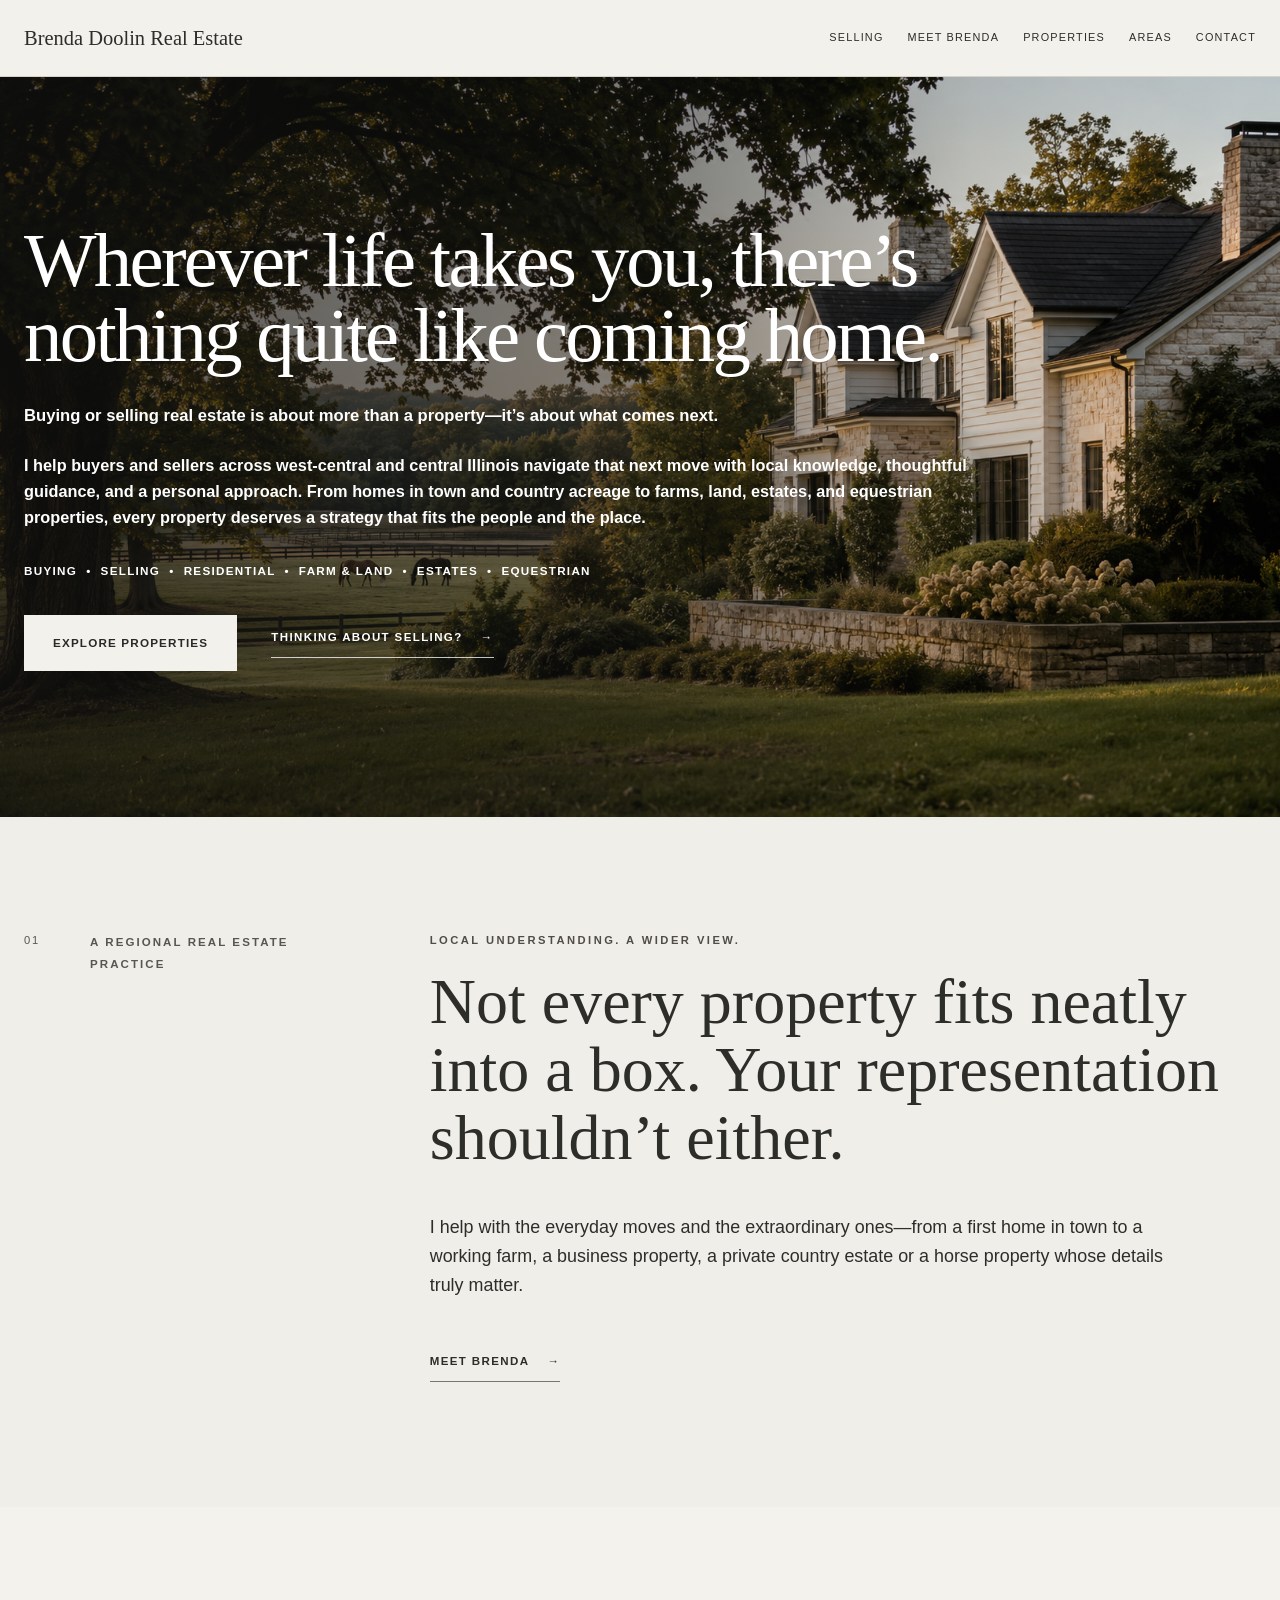
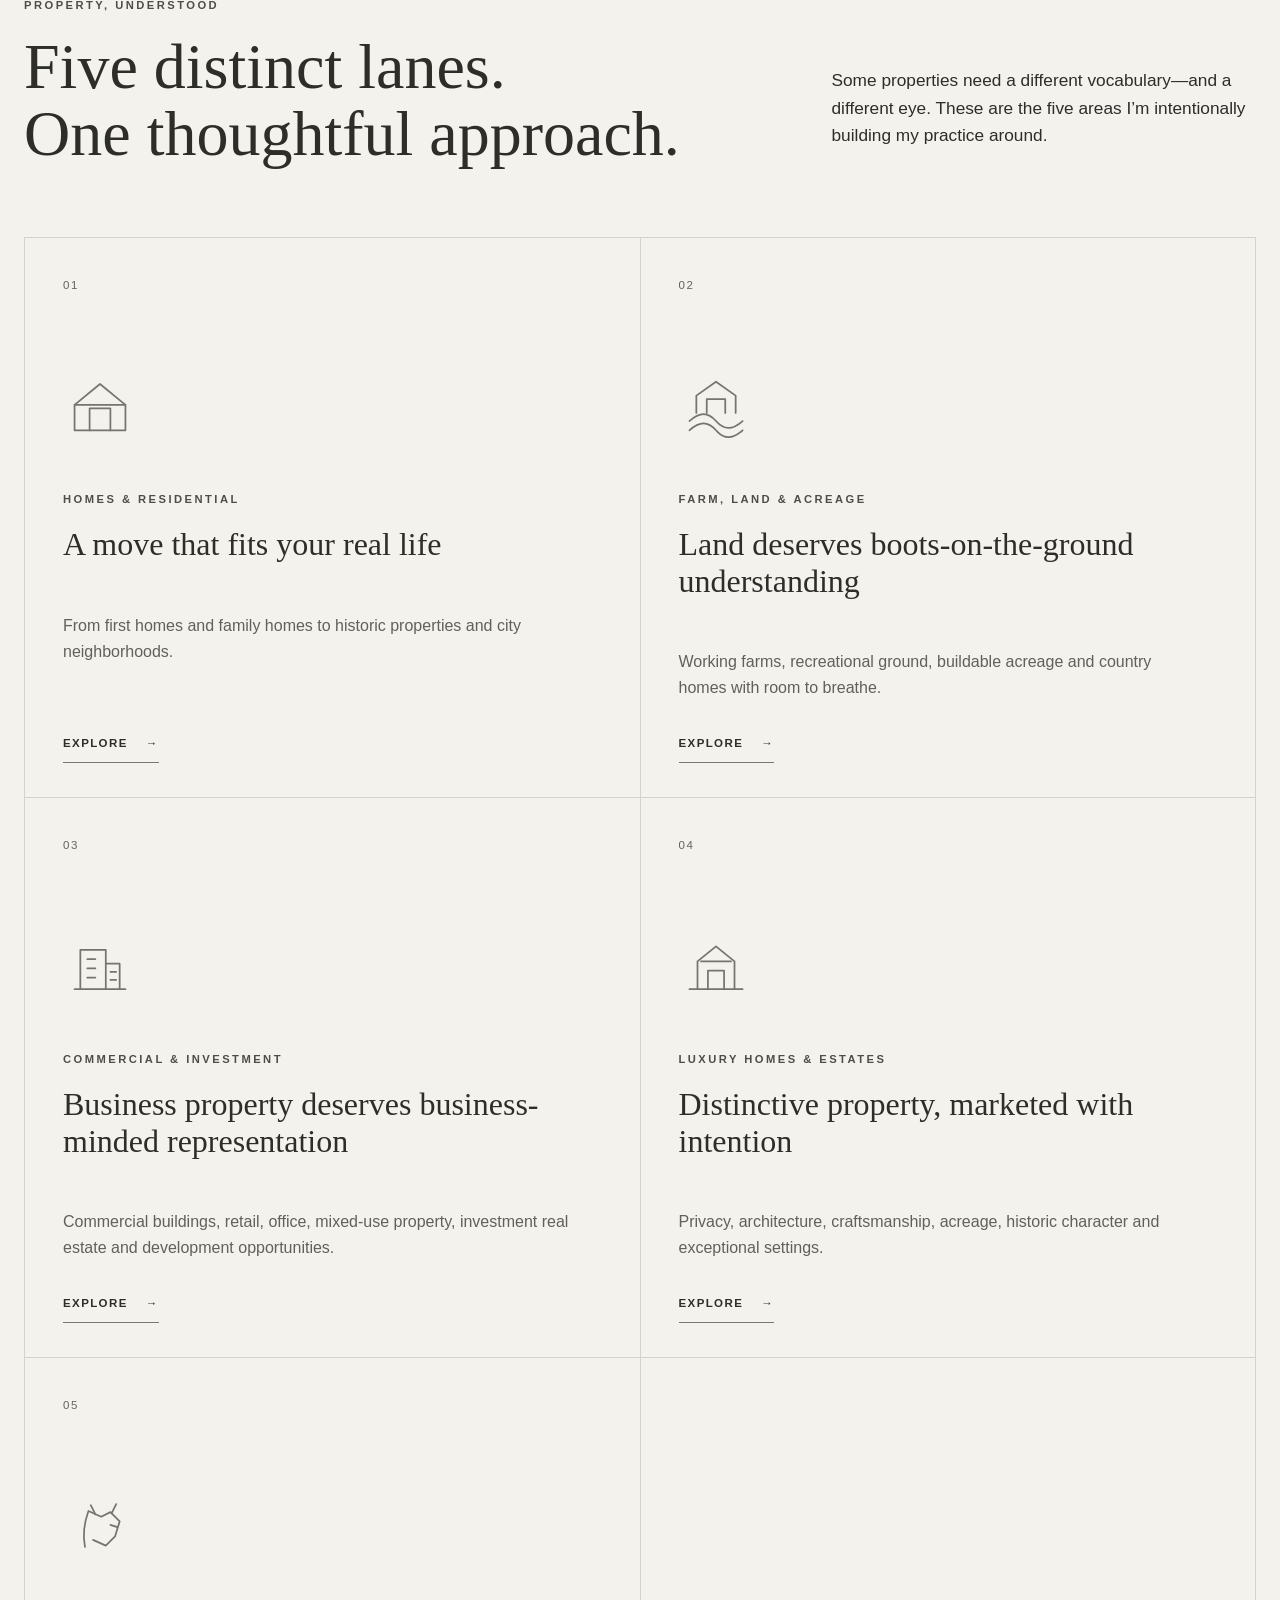
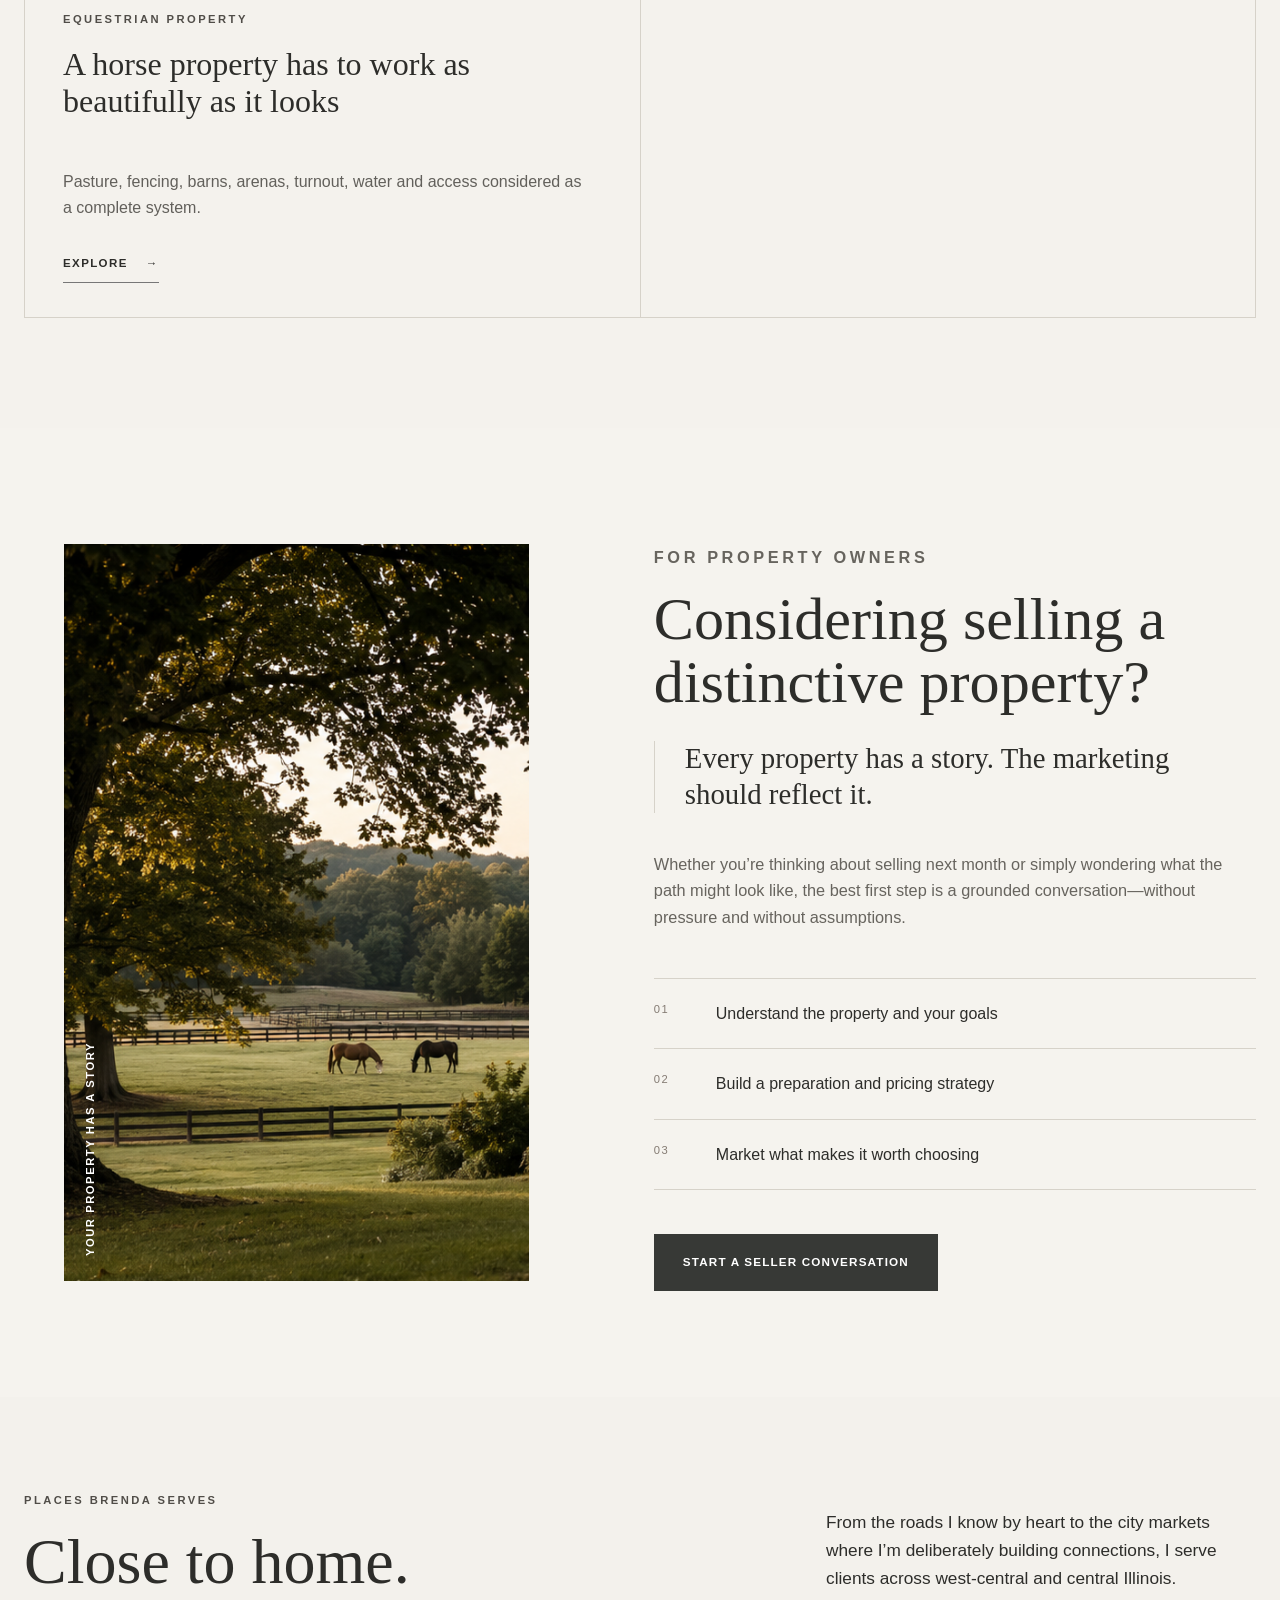
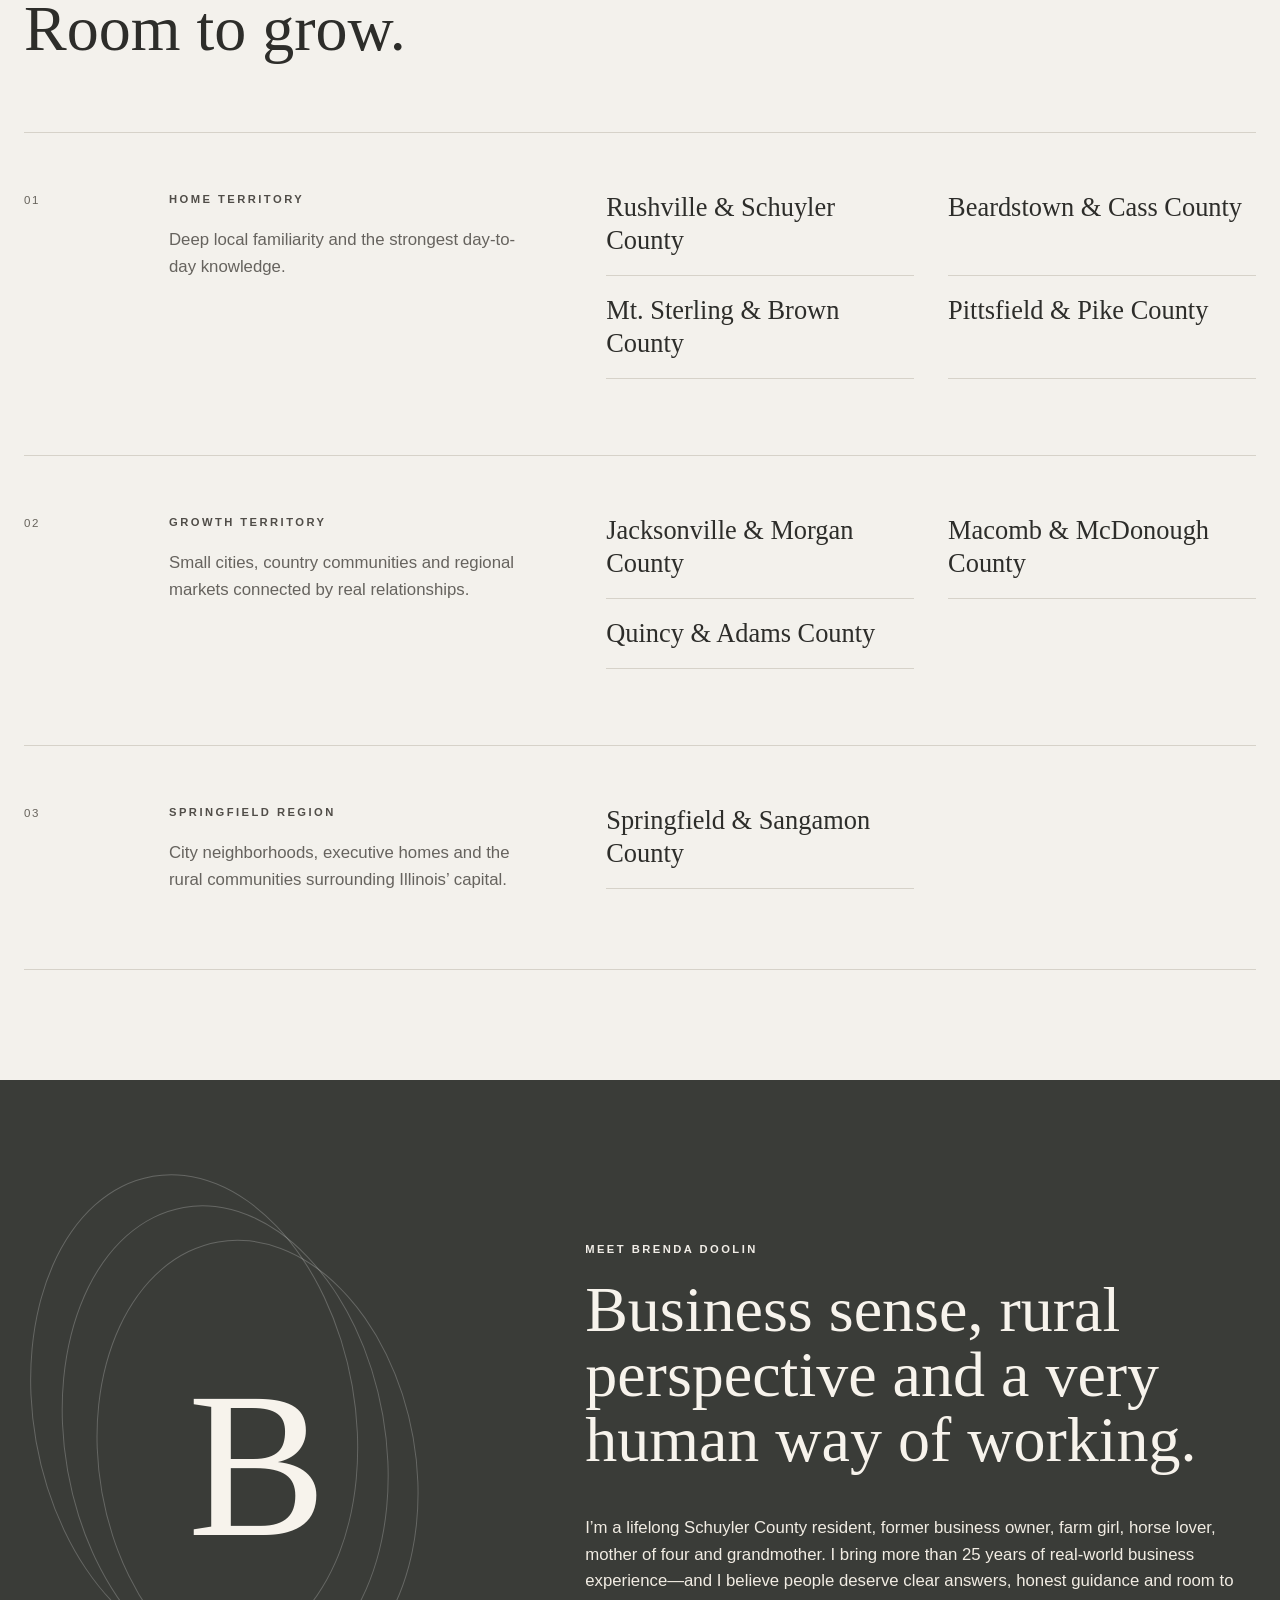
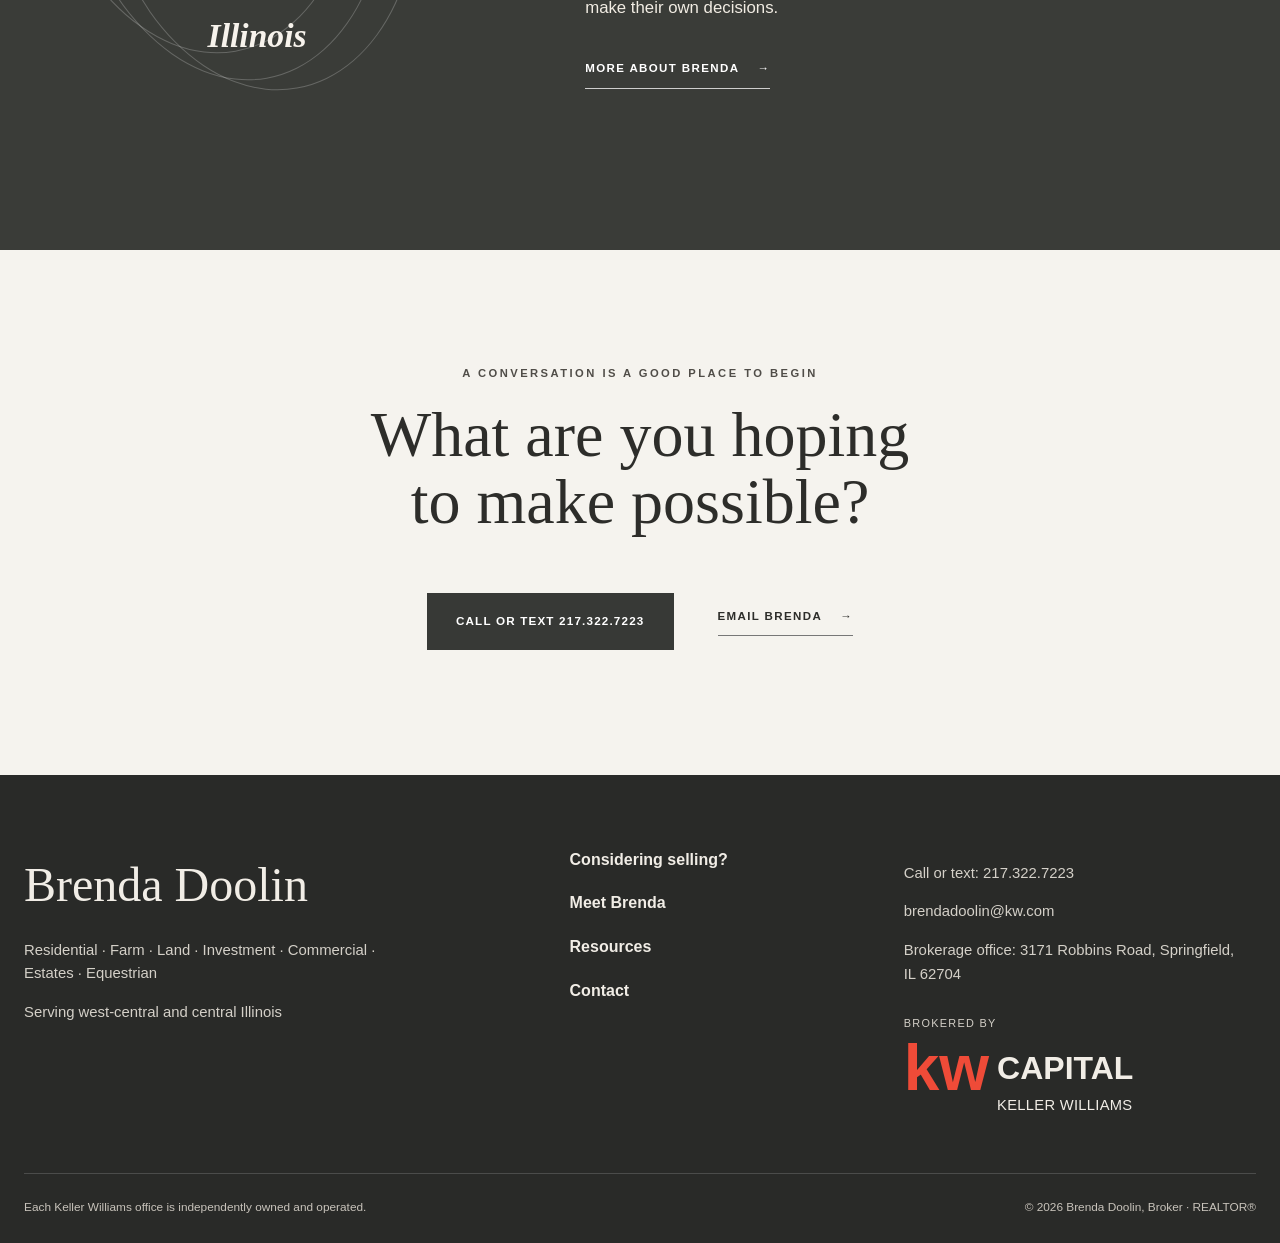
==== commit ef70995d: "Temporarily switch GA4 measurement ID for test" ====
--- a/index.html
+++ b/index.html
@@ -2,12 +2,12 @@
 <html lang="en">
 <head>
   <!-- Google tag (gtag.js) -->
-  <script async src="https://www.googletagmanager.com/gtag/js?id=G-TXQP8VGQQF"></script>
+  <script async src="https://www.googletagmanager.com/gtag/js?id=G-SD5GX2J6QH"></script>
   <script>
     window.dataLayer = window.dataLayer || [];
     function gtag(){dataLayer.push(arguments);}
     gtag('js', new Date());
-    gtag('config', 'G-TXQP8VGQQF');
+    gtag('config', 'G-SD5GX2J6QH');
   </script>
 
   <meta charset="utf-8">
--- a/styles.css
+++ b/styles.css
@@ -1 +1,10 @@
-:root{--ink:#282723;--muted:#6c685f;--cream:#f4f0e9;--paper:#fffdf8;--olive:#626957;--rust:#a75f3f;--line:#d9d2c6;--dark:#30332f;--max:1180px}*{box-sizing:border-box}html{scroll-behavior:smooth}body{margin:0;color:var(--ink);background:var(--paper);font-family:Arial,Helvetica,sans-serif;line-height:1.65}img{max-width:100%;display:block}figure{margin:0}a{color:inherit}.wrap{width:min(var(--max),calc(100% - 40px));margin:auto}.skip-link{position:absolute;left:-9999px}.skip-link:focus{left:20px;top:20px;background:#fff;padding:10px;z-index:100}.site-header{position:sticky;top:0;z-index:20;background:rgba(255,253,248,.96);backdrop-filter:blur(12px);border-bottom:1px solid var(--line)}.header-inner{min-height:78px;display:flex;align-items:center;gap:28px}.brand{text-decoration:none;display:flex;flex-direction:column;line-height:1.1;margin-right:auto}.brand-name{font-family:Georgia,'Times New Roman',serif;font-size:1.42rem}.brand-sub{font-size:.64rem;letter-spacing:.2em;margin-top:7px;color:var(--muted)}.nav{display:flex;gap:20px}.nav a{text-decoration:none;text-transform:uppercase;font-size:.7rem;letter-spacing:.12em}.button{display:inline-block;text-decoration:none;text-transform:uppercase;letter-spacing:.12em;font-weight:700;font-size:.72rem;background:var(--rust);color:#fff;padding:15px 20px;border:1px solid var(--rust)}.button-small{padding:11px 15px}.button-light{background:#f7f4ee;border-color:#f7f4ee;color:#222}.button-dark{background:#262724;border-color:#262724;color:#fff}.text-link{text-transform:uppercase;letter-spacing:.1em;font-size:.75rem;font-weight:700;text-decoration:none;border-bottom:1px solid currentColor;padding-bottom:5px}.light-link{color:#fff}.eyebrow{text-transform:uppercase;letter-spacing:.2em;font-size:.68rem;font-weight:700;color:var(--rust);margin:0 0 18px}.light-eyebrow{color:#d8b5a4}.hero{position:relative;min-height:760px;background-image:url('brenda-doolin-hero-estate-horses.png');background-size:cover;background-position:center;display:flex;align-items:center;color:#fff;overflow:hidden}.hero-overlay{position:absolute;inset:0;background:linear-gradient(90deg,rgba(16,17,15,.78) 0%,rgba(16,17,15,.62) 42%,rgba(16,17,15,.26) 72%,rgba(16,17,15,.14) 100%)}.hero-inner{position:relative;z-index:1;padding:90px 0 88px}.hero-copy{max-width:910px}.hero h1{font-family:Georgia,'Times New Roman',serif;font-size:clamp(3.6rem,6.4vw,6.8rem);line-height:.98;letter-spacing:-.045em;font-weight:400;margin:0 0 28px;text-shadow:0 2px 14px rgba(0,0,0,.2)}.hero .lede{font-family:Georgia,'Times New Roman',serif;font-size:1.33rem;line-height:1.35;max-width:760px;margin-bottom:18px}.hero-copy>p:not(.lede):not(.service-line){font-size:1.03rem;max-width:980px}.service-line{text-transform:uppercase;letter-spacing:.11em;font-size:.71rem;font-weight:700;margin-top:28px}.hero-actions{display:flex;align-items:center;gap:30px;margin-top:34px}.section{padding:100px 0}.section-heading{display:grid;grid-template-columns:1.1fr .9fr;gap:80px;margin-bottom:55px}.section-heading h2,.section h2,.contact-section h2,.about-section h2{font-family:Georgia,'Times New Roman',serif;font-weight:400;line-height:1.08}.section-heading h2,.section h2,.contact-section h2{font-size:clamp(2.4rem,4.2vw,4.6rem);margin:0}.section-heading p{max-width:520px;margin:8px 0 0}.cards{display:grid;grid-template-columns:repeat(5,1fr);border-top:1px solid var(--line);border-bottom:1px solid var(--line)}.card{padding:30px 22px 38px;border-right:1px solid var(--line);min-height:330px}.card:last-child{border-right:0}.card>span,.area-block>span{font-family:Georgia,serif;color:var(--rust);font-size:1.1rem}.card h3,.area-block h3{text-transform:uppercase;letter-spacing:.1em;font-size:.82rem;margin:25px 0 16px}.card strong{font-family:Georgia,serif;font-size:1.25rem;font-weight:400;line-height:1.25;display:block}.card p{font-size:.9rem;color:var(--muted)}.land-feature{display:grid;grid-template-columns:1.15fr .85fr;gap:55px;align-items:center;margin-top:75px;padding-top:55px;border-top:1px solid var(--line)}.land-feature-image{background:#ddd4c7;box-shadow:0 18px 45px rgba(50,45,38,.12)}.land-feature-copy h2{font-size:clamp(2.15rem,3.7vw,4rem);margin:0 0 24px}.land-feature-copy p:not(.eyebrow){color:var(--muted)}.seller-section{background:#f9f7f2}.seller-editorial-grid{display:grid;grid-template-columns:.9fr 1.1fr;gap:75px;align-items:stretch}.seller-photo{position:relative;min-height:690px;overflow:hidden;background:#1f211e}.seller-photo img{width:100%;height:100%;object-fit:cover;object-position:17% center;transform:scale(1.18);transform-origin:left center}.seller-photo figcaption{position:absolute;left:18px;bottom:28px;writing-mode:vertical-rl;transform:rotate(180deg);text-transform:uppercase;letter-spacing:.14em;font-size:.68rem;font-weight:700;color:#fff}.seller-copy{padding:20px 0 10px}.seller-copy h2{font-size:clamp(2.7rem,4.7vw,5rem);margin:0 0 24px}.seller-quote{font-family:Georgia,'Times New Roman',serif;font-size:1.8rem;line-height:1.25;border-left:1px solid var(--line);padding-left:28px;margin:0 0 26px}.seller-copy>p:not(.eyebrow):not(.seller-quote){color:var(--muted);max-width:620px}.steps{list-style:none;margin:34px 0 34px;padding:0;border-top:1px solid var(--line)}.steps li{display:grid;grid-template-columns:55px 1fr;gap:15px;padding:22px 0;border-bottom:1px solid var(--line);font-size:1rem}.steps span{font-size:.72rem;letter-spacing:.12em;color:var(--rust)}.areas-grid{display:grid;grid-template-columns:repeat(3,1fr);gap:1px;background:var(--line);border:1px solid var(--line)}.area-block{background:var(--paper);padding:35px}.area-block p{color:var(--muted)}.area-block ul{list-style:none;padding:15px 0 0;margin:0}.area-block li{border-top:1px solid var(--line);padding:12px 0;font-family:Georgia,serif}.about-section{background:var(--dark);color:#f5f0e7;padding:95px 0}.about-grid{display:grid;grid-template-columns:.8fr 1.2fr;gap:80px;align-items:center}.about-photo-wrap{position:relative}.about-photo-wrap:before,.about-photo-wrap:after{content:"";position:absolute;border:1px solid rgba(255,255,255,.24);border-radius:50%;pointer-events:none}.about-photo-wrap:before{width:120%;height:88%;left:-14%;top:5%;transform:rotate(-8deg)}.about-photo-wrap:after{width:104%;height:104%;left:-2%;top:-3%;transform:rotate(9deg)}.about-photo{position:relative;z-index:1;width:100%;aspect-ratio:4/5;object-fit:cover;object-position:center 20%;box-shadow:0 18px 44px rgba(0,0,0,.24)}.about-copy h2{font-size:clamp(2.9rem,5vw,5.2rem);margin:0 0 30px}.about-copy p{font-size:1rem;color:#e6e0d6;max-width:690px}.contact-section{padding:80px 0}.contact-box{border-top:1px solid var(--line);border-bottom:1px solid var(--line);padding:55px 0;display:grid;grid-template-columns:1.2fr .8fr;gap:50px;align-items:center}.contact-actions{display:flex;flex-direction:column;align-items:flex-start;gap:25px}.site-footer{background:#242621;color:#ece7dc;padding:65px 0 25px}.footer-grid{display:grid;grid-template-columns:1.2fr 1fr .8fr;gap:55px}.footer-name{font-family:Georgia,serif;font-size:1.7rem;font-weight:400}.site-footer p{font-size:.82rem;color:#c7c3b9}.site-footer a{text-decoration:none}.brokerage{display:flex;flex-wrap:wrap;align-items:baseline;align-content:flex-start}.kw{font-weight:800;font-size:2rem;color:#d1463e;margin-right:7px}.capital{text-transform:uppercase;font-weight:700;font-size:1.3rem}.brokerage small{width:100%;text-transform:uppercase;letter-spacing:.08em}.copyright{border-top:1px solid #4c4e49;margin-top:40px;padding-top:20px;font-size:.72rem;color:#999}@media(max-width:980px){.nav{display:none}.section-heading,.contact-box,.land-feature,.seller-editorial-grid,.about-grid{grid-template-columns:1fr}.cards{grid-template-columns:1fr 1fr}.card{border-bottom:1px solid var(--line)}.areas-grid{grid-template-columns:1fr}.footer-grid{grid-template-columns:1fr 1fr}.hero{min-height:680px;background-position:58% center}.hero-inner{padding:75px 0}.hero-overlay{background:rgba(18,18,16,.58)}.seller-editorial-grid{gap:45px}.seller-photo{min-height:540px}.about-photo{max-width:560px}.about-photo-wrap{max-width:560px}}@media(max-width:620px){.wrap{width:min(var(--max),calc(100% - 28px))}.site-header .button-small{display:none}.header-inner{min-height:70px}.hero{min-height:720px;background-position:62% center}.hero h1{font-size:3.45rem}.hero .lede{font-size:1.15rem}.hero-copy>p:not(.lede):not(.service-line){font-size:.92rem}.hero-actions{align-items:flex-start;flex-direction:column}.service-line{line-height:1.8}.cards{grid-template-columns:1fr}.card{min-height:0;border-right:0}.section{padding:70px 0}.section-heading{gap:20px}.footer-grid{grid-template-columns:1fr}.contact-actions .button{width:100%;text-align:center}.land-feature{margin-top:50px;padding-top:40px}.seller-photo{min-height:430px}.seller-photo img{object-position:12% center;transform:scale(1.28)}.seller-copy h2{font-size:2.75rem}.seller-quote{font-size:1.45rem}.about-section{padding:70px 0}.about-grid{gap:42px}.about-copy h2{font-size:3rem}}+:root{--ink:#2d2d2a;--muted:#66645f;--paper:#f3f1ec;--line:#d6d2c9;--dark:#3a3c38;--accent:#9a7a64;--max:1240px}*{box-sizing:border-box}html{scroll-behavior:smooth}body{margin:0;background:var(--paper);color:var(--ink);font-family:Arial,Helvetica,sans-serif;line-height:1.6}a{color:inherit}img{display:block;max-width:100%}.site-shell{width:min(var(--max),calc(100% - 48px));margin:auto}.skip-link{position:absolute;left:-9999px}.skip-link:focus{left:20px;top:20px;background:#fff;padding:10px;z-index:100}.site-header{position:sticky;top:0;z-index:50;background:rgba(243,241,236,.96);backdrop-filter:blur(10px);border-bottom:1px solid var(--line)}.header-inner{height:76px;display:flex;align-items:center;justify-content:space-between;gap:30px}.brand{text-decoration:none;font-family:Georgia,'Times New Roman',serif;font-size:1.28rem}.nav{display:flex;gap:24px}.nav a{text-decoration:none;text-transform:uppercase;letter-spacing:.11em;font-size:.68rem}.eyebrow{text-transform:uppercase;letter-spacing:.22em;font-size:.7rem;font-weight:700;margin:0 0 18px;color:#504d48}.eyebrow-light{color:#f1ede7}.button{display:inline-block;text-decoration:none;text-transform:uppercase;letter-spacing:.1em;font-size:.73rem;font-weight:700;padding:18px 28px;border:1px solid currentColor}.button-light{background:#f3f1ec;color:#292a28;border-color:#f3f1ec}.button-dark{background:#373936;color:#fff;border-color:#373936}.under-link{display:inline-flex;gap:18px;align-items:center;text-decoration:none;text-transform:uppercase;letter-spacing:.12em;font-size:.72rem;font-weight:700;padding-bottom:10px;border-bottom:1px solid #777}.under-link-light{color:#fff;border-color:rgba(255,255,255,.75)}
+.hero{position:relative;min-height:740px;background:url('brenda-doolin-hero-estate-horses.png') center/cover no-repeat;color:#fff;display:flex;align-items:center}.hero-shade{position:absolute;inset:0;background:linear-gradient(90deg,rgba(18,18,17,.72) 0%,rgba(18,18,17,.52) 50%,rgba(18,18,17,.2) 76%,rgba(18,18,17,.08) 100%)}.hero-content{position:relative;z-index:2;padding:78px 0}.hero h1{font-family:Georgia,'Times New Roman',serif;font-size:clamp(3.5rem,6vw,6rem);line-height:.98;letter-spacing:-.035em;font-weight:400;max-width:1120px;margin:0 0 30px}.hero-lede{font-size:1.04rem;font-weight:700;max-width:850px;margin:0 0 22px}.hero-body{font-size:1.02rem;font-weight:600;max-width:980px}.hero-services{text-transform:uppercase;letter-spacing:.11em;font-size:.73rem;font-weight:700;margin-top:32px}.hero-actions{display:flex;gap:34px;align-items:center;margin-top:34px}
+.intro-section{padding:115px 0 125px;background:#f0eee9}.intro-grid{display:grid;grid-template-columns:.37fr 1fr;gap:100px}.intro-label{display:grid;grid-template-columns:50px 1fr;gap:16px;align-content:start;color:#585650}.intro-label span{font-size:.7rem;letter-spacing:.15em}.intro-label p{margin:0;text-transform:uppercase;letter-spacing:.18em;font-size:.72rem;line-height:1.9;font-weight:700}.intro-copy{max-width:800px}.intro-copy h2{font-family:Georgia,'Times New Roman',serif;font-weight:400;font-size:clamp(3rem,5vw,4.9rem);line-height:1.06;margin:0 0 42px}.intro-copy>p:not(.eyebrow){font-size:1.12rem;max-width:760px;margin-bottom:48px}
+.properties-section{padding:90px 0 110px;background:#f4f2ed}.properties-heading{display:grid;grid-template-columns:1.25fr .75fr;gap:100px;align-items:end;margin-bottom:70px}.properties-heading h2,.areas-heading h2,.contact-section h2{font-family:Georgia,'Times New Roman',serif;font-size:clamp(3rem,5vw,5.1rem);font-weight:400;line-height:1.05;margin:0}.properties-heading>p,.areas-heading>p{font-size:1.08rem;max-width:430px;justify-self:end}.property-grid{display:grid;grid-template-columns:1fr 1fr;border-top:1px solid var(--line);border-left:1px solid var(--line)}.property-card,.property-empty{min-height:560px;border-right:1px solid var(--line);border-bottom:1px solid var(--line);padding:38px 38px 34px;display:flex;flex-direction:column}.property-card .number,.area-num{font-size:.72rem;letter-spacing:.13em;color:#67635c}.icon{width:74px;height:74px;margin:74px 0 48px}.icon svg{width:100%;height:100%;fill:none;stroke:#77736d;stroke-width:1.5;stroke-linecap:round;stroke-linejoin:round}.property-card h3{font-family:Georgia,'Times New Roman',serif;font-size:2rem;line-height:1.14;font-weight:400;margin:0 0 34px;max-width:520px}.property-card>p:not(.eyebrow){font-size:1rem;color:#62605b;max-width:520px}.property-card .under-link{margin-top:auto;align-self:flex-start}.property-empty{background:#f4f2ed}.property-card-last{min-height:520px}
+.seller-section{padding:100px 0;background:#f5f3ee}.seller-grid{display:grid;grid-template-columns:.95fr 1.05fr;gap:85px;align-items:stretch}.seller-photo{position:relative;min-height:720px;overflow:hidden}.seller-photo img{width:100%;height:100%;object-fit:cover;object-position:15% center;transform:scale(1.16);transform-origin:left center}.seller-photo figcaption{position:absolute;left:18px;bottom:25px;writing-mode:vertical-rl;transform:rotate(180deg);text-transform:uppercase;letter-spacing:.14em;font-size:.7rem;font-weight:700;color:#fff}.seller-copy{padding:16px 0 6px}.seller-copy h2{font-family:Georgia,'Times New Roman',serif;font-size:clamp(3rem,4.7vw,4.9rem);line-height:1.04;font-weight:400;margin:0 0 28px}.seller-copy blockquote{font-family:Georgia,'Times New Roman',serif;font-size:1.8rem;line-height:1.25;border-left:1px solid var(--line);margin:0 0 38px;padding-left:30px;max-width:560px}.seller-copy>p{font-size:1.02rem;color:#67645e;max-width:590px}.seller-steps{list-style:none;margin:48px 0 44px;padding:0;border-top:1px solid var(--line)}.seller-steps li{display:grid;grid-template-columns:44px 1fr;gap:18px;padding:22px 0;border-bottom:1px solid var(--line);font-size:1rem}.seller-steps span{font-size:.7rem;letter-spacing:.12em;color:#847b73}
+.areas-section{padding:95px 0 110px;background:#f3f1ec}.areas-heading{display:grid;grid-template-columns:1.1fr .9fr;gap:90px;align-items:start;padding-bottom:70px;border-bottom:1px solid var(--line)}.area-row{display:grid;grid-template-columns:90px 1fr 1.7fr;gap:55px;padding:58px 0;border-bottom:1px solid var(--line)}.area-row>div>p:not(.eyebrow){font-size:1.05rem;max-width:370px;color:#66635e}.area-links{display:grid;grid-template-columns:1fr 1fr;gap:0 34px;align-content:start}.area-links span{font-family:Georgia,'Times New Roman',serif;font-size:1.65rem;line-height:1.25;padding:0 0 18px;margin-bottom:18px;border-bottom:1px solid var(--line)}
+.about-section{position:relative;overflow:hidden;background:#3a3c38;color:#f7f3ec;padding:115px 0}.about-grid{display:grid;grid-template-columns:.82fr 1.18fr;gap:95px;align-items:center}.about-mark{position:relative;min-height:540px;display:flex;align-items:center;justify-content:center}.about-mark span{font-family:Georgia,'Times New Roman',serif;font-size:13rem;line-height:1;position:relative;z-index:2}.about-mark em{position:absolute;bottom:72px;left:50%;transform:translateX(-50%);font-family:Georgia,'Times New Roman',serif;font-size:2.1rem;font-weight:700}.rings,.rings:before,.rings:after{position:absolute;border:1px solid rgba(255,255,255,.22);border-radius:50%}.rings{width:68%;height:84%;transform:rotate(-10deg)}.rings:before,.rings:after{content:"";inset:-9% 8% 3% -10%}.rings:after{inset:-17% 16% 10% -18%}.about-copy h2{font-family:Georgia,'Times New Roman',serif;font-size:clamp(3rem,5vw,5.1rem);line-height:1.02;font-weight:400;margin:0 0 42px}.about-copy>p:not(.eyebrow){font-size:1.05rem;max-width:720px;margin-bottom:32px;color:#f1ece3}
+.contact-section{padding:115px 0 125px;background:#f5f3ee;text-align:center}.contact-inner{max-width:900px}.contact-section h2{margin-bottom:58px}.contact-actions{display:flex;justify-content:center;align-items:center;gap:44px}
+.site-footer{background:#292a28;color:#f1ede6;padding:72px 0 26px}.footer-grid{display:grid;grid-template-columns:1.35fr .75fr 1fr;gap:70px}.footer-grid strong{font-family:Georgia,'Times New Roman',serif;font-size:3rem;font-weight:400}.footer-grid p{color:#d4d0c8;font-size:.93rem}.footer-nav{display:flex;flex-direction:column;gap:18px}.footer-nav a{text-decoration:none;font-weight:700}.footer-contact a{text-decoration:none}.brokered{text-transform:uppercase;letter-spacing:.12em;font-size:.68rem!important;margin-top:28px}.kw-lockup{display:grid;grid-template-columns:auto 1fr;align-items:end;width:max-content}.kw{font-size:4rem;line-height:.8;font-weight:800;color:#ef4b38;margin-right:8px}.capital{text-transform:uppercase;font-size:2rem;font-weight:700}.kw-lockup small{grid-column:2;text-transform:uppercase;letter-spacing:.02em;font-size:.92rem}.footer-bottom{border-top:1px solid rgba(255,255,255,.16);margin-top:55px;padding-top:24px;display:flex;justify-content:space-between;gap:30px;color:#c8c3bb;font-size:.74rem}
+@media(max-width:980px){.nav{display:none}.intro-grid,.properties-heading,.seller-grid,.areas-heading,.about-grid{grid-template-columns:1fr}.intro-grid{gap:50px}.property-grid{grid-template-columns:1fr}.property-empty{display:none}.seller-grid{gap:45px}.seller-photo{min-height:560px}.area-row{grid-template-columns:55px 1fr}.area-links{grid-column:2}.about-mark{min-height:420px}.footer-grid{grid-template-columns:1fr 1fr}.footer-contact{grid-column:1/-1}.hero{min-height:690px;background-position:60% center}.hero-shade{background:rgba(18,18,17,.58)}}@media(max-width:620px){.site-shell{width:min(var(--max),calc(100% - 28px))}.header-inner{height:68px}.brand{font-size:1rem}.hero{min-height:760px;background-position:64% center}.hero-content{padding:58px 0}.hero h1{font-size:3.35rem}.hero-body{font-size:.92rem}.hero-services{line-height:1.9}.hero-actions,.contact-actions{align-items:flex-start;flex-direction:column}.intro-section,.properties-section,.seller-section,.areas-section,.about-section,.contact-section{padding:70px 0}.intro-copy h2,.properties-heading h2,.areas-heading h2,.contact-section h2,.seller-copy h2,.about-copy h2{font-size:2.8rem}.property-card{min-height:470px;padding:28px 24px}.icon{margin:50px 0 35px}.seller-photo{min-height:440px}.seller-photo img{transform:scale(1.28);object-position:11% center}.area-row{grid-template-columns:40px 1fr;gap:20px}.area-links{grid-template-columns:1fr}.area-links span{font-size:1.4rem}.about-mark span{font-size:9rem}.about-mark em{font-size:1.6rem;bottom:52px}.about-mark{min-height:330px}.footer-grid{grid-template-columns:1fr}.footer-contact{grid-column:auto}.footer-grid strong{font-size:2.35rem}.footer-bottom{flex-direction:column}.contact-actions{align-items:center}.contact-actions .button{width:100%;text-align:center}}
